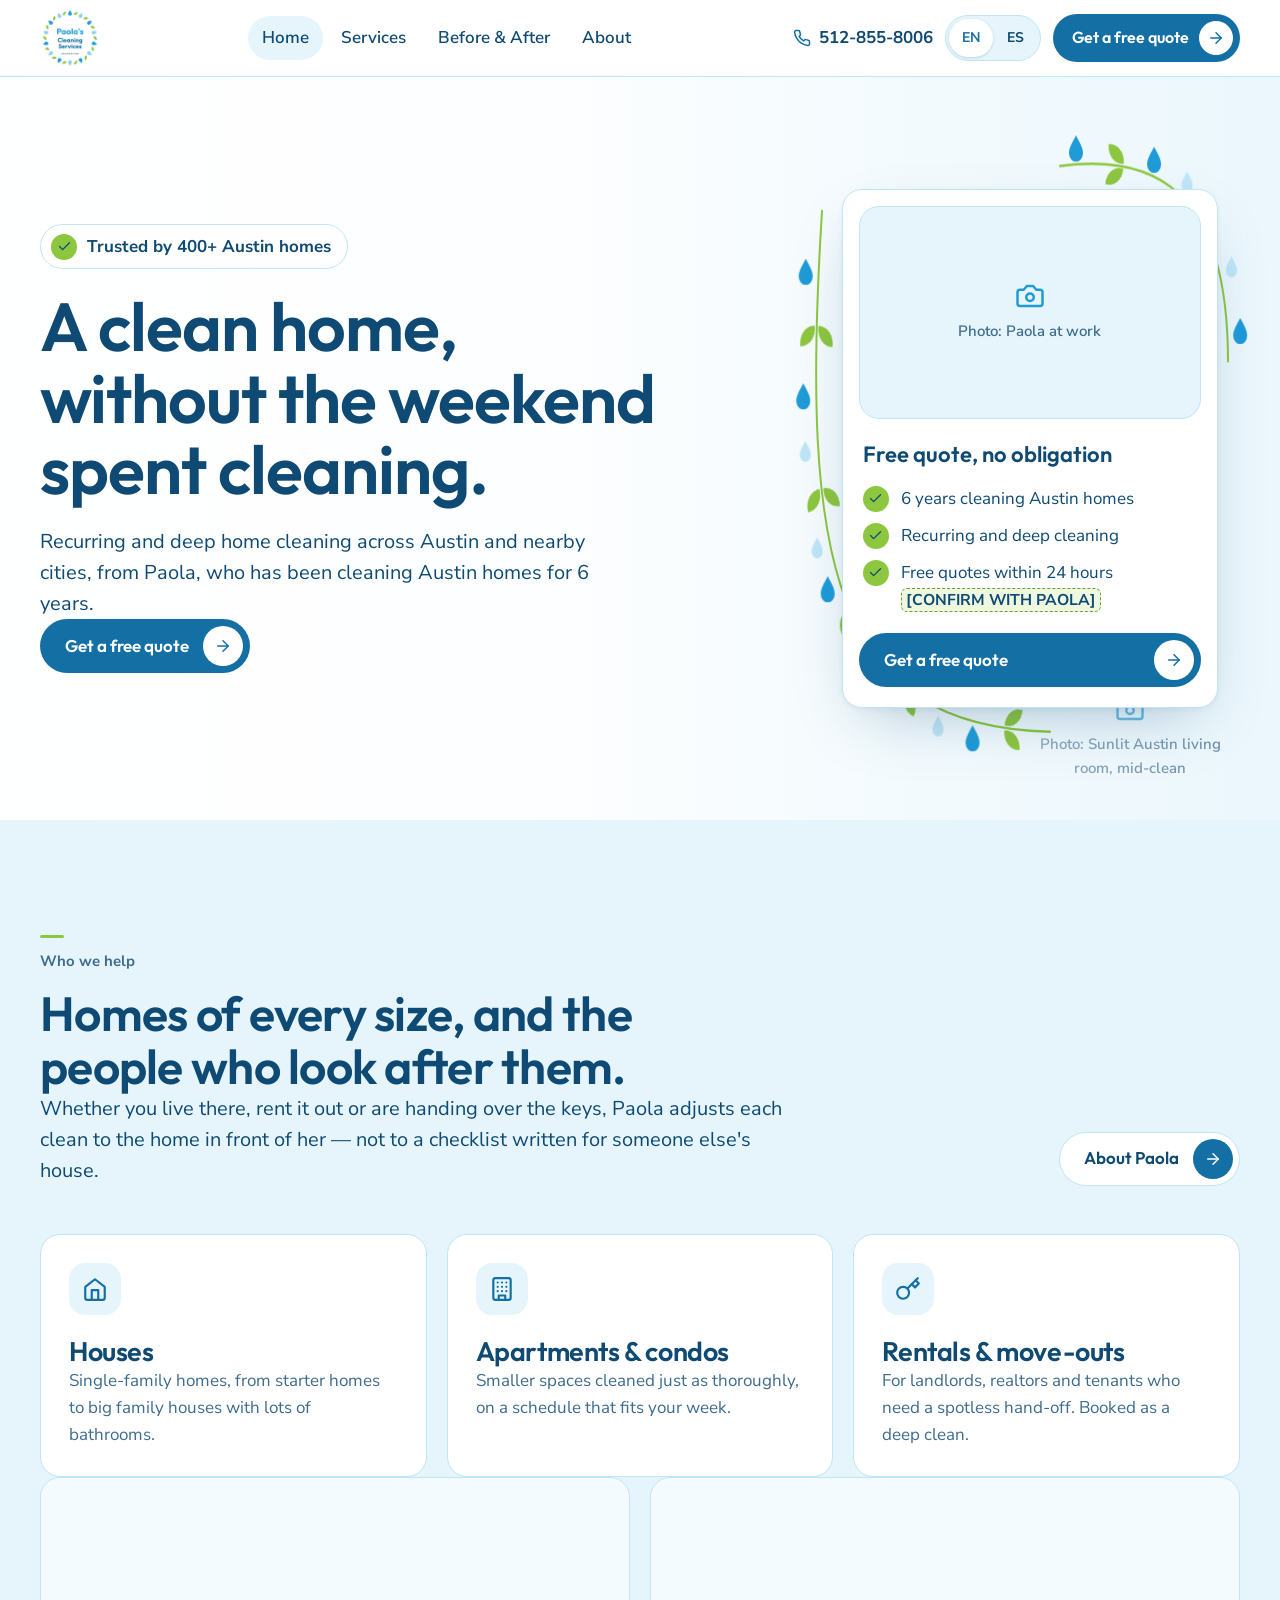
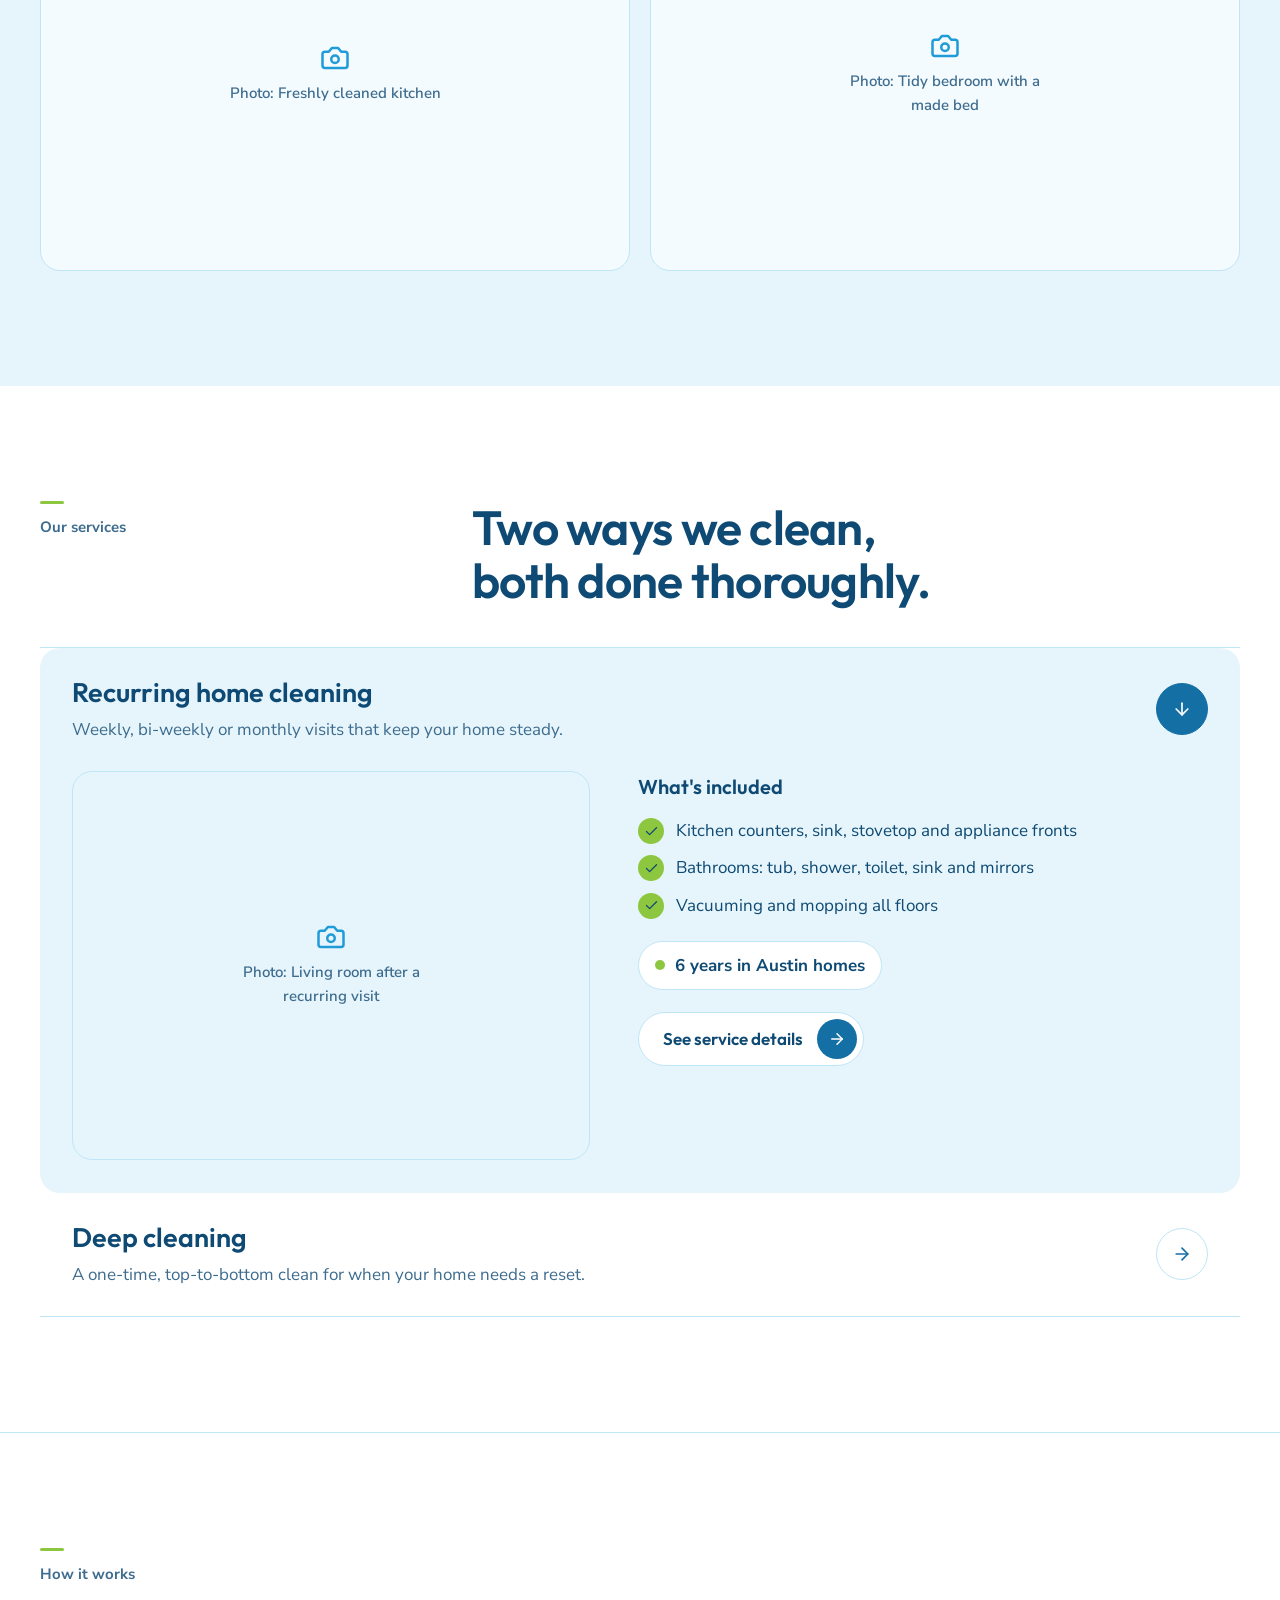
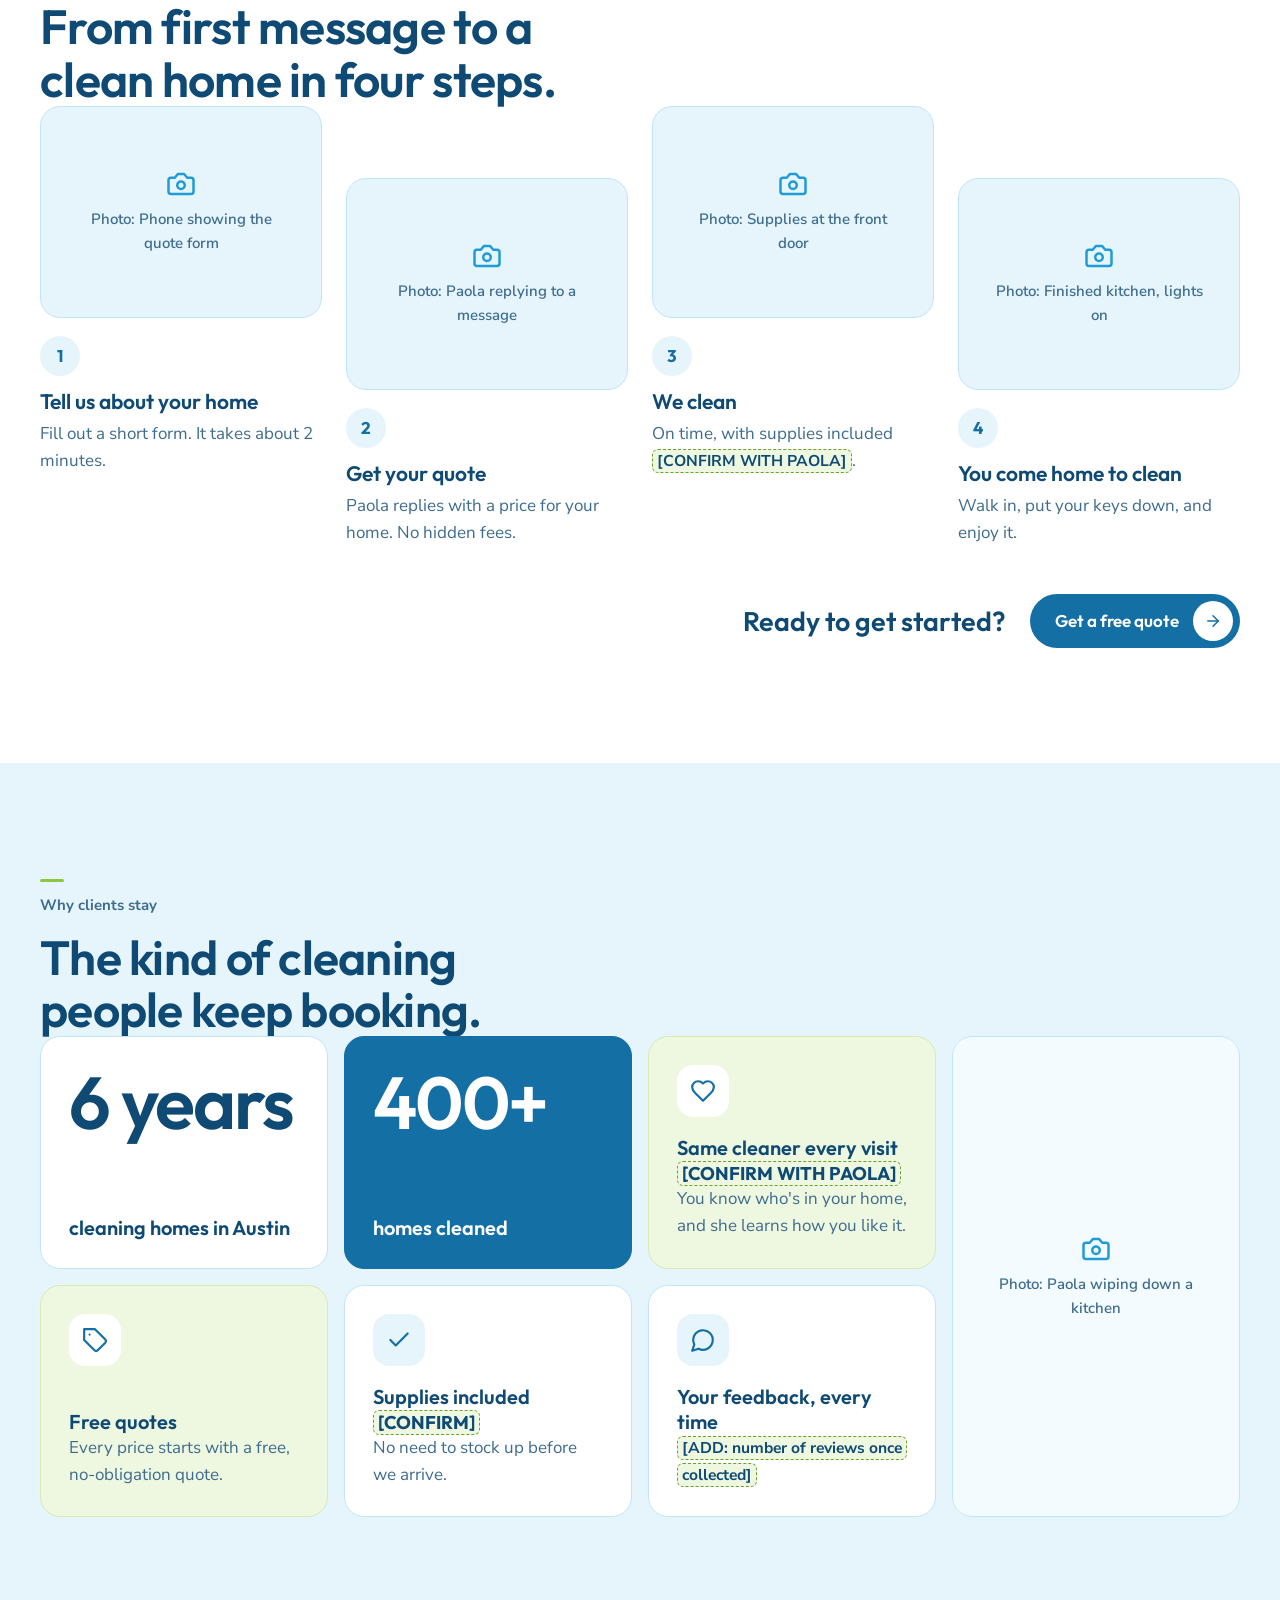
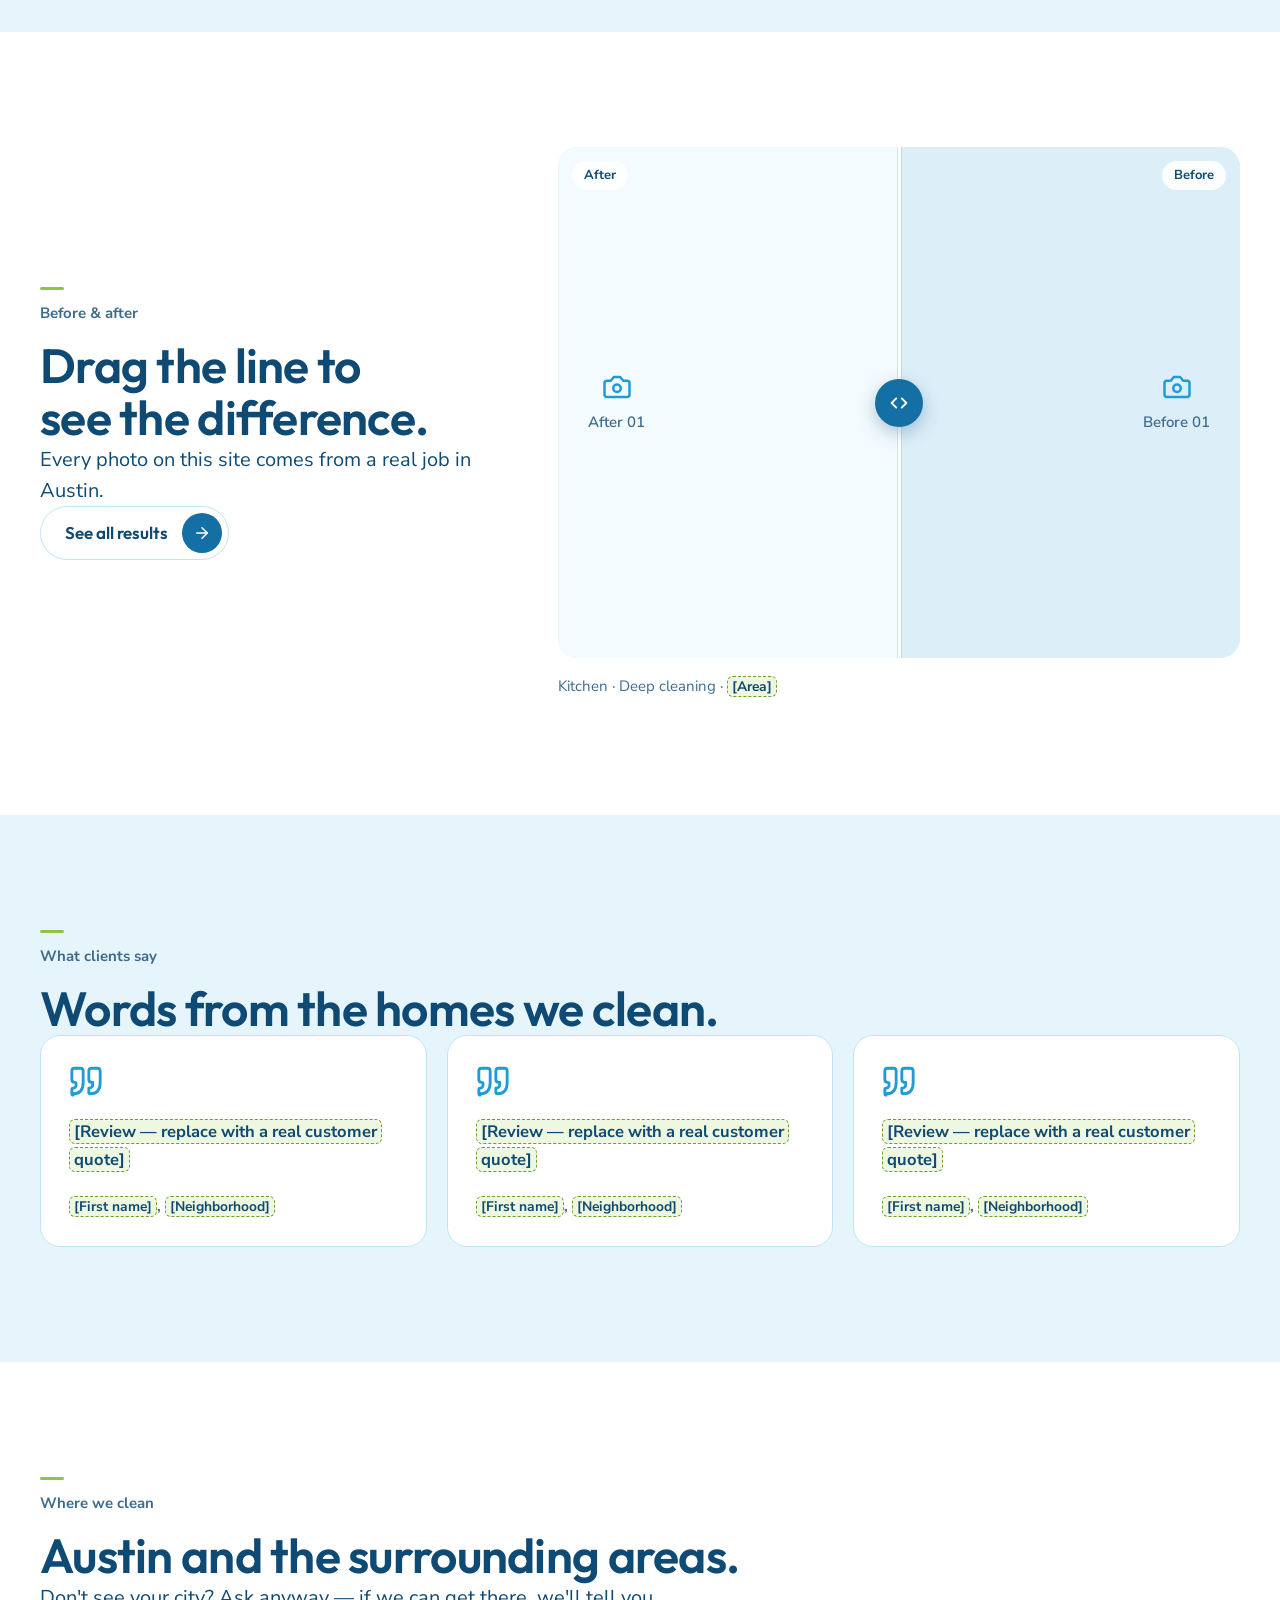
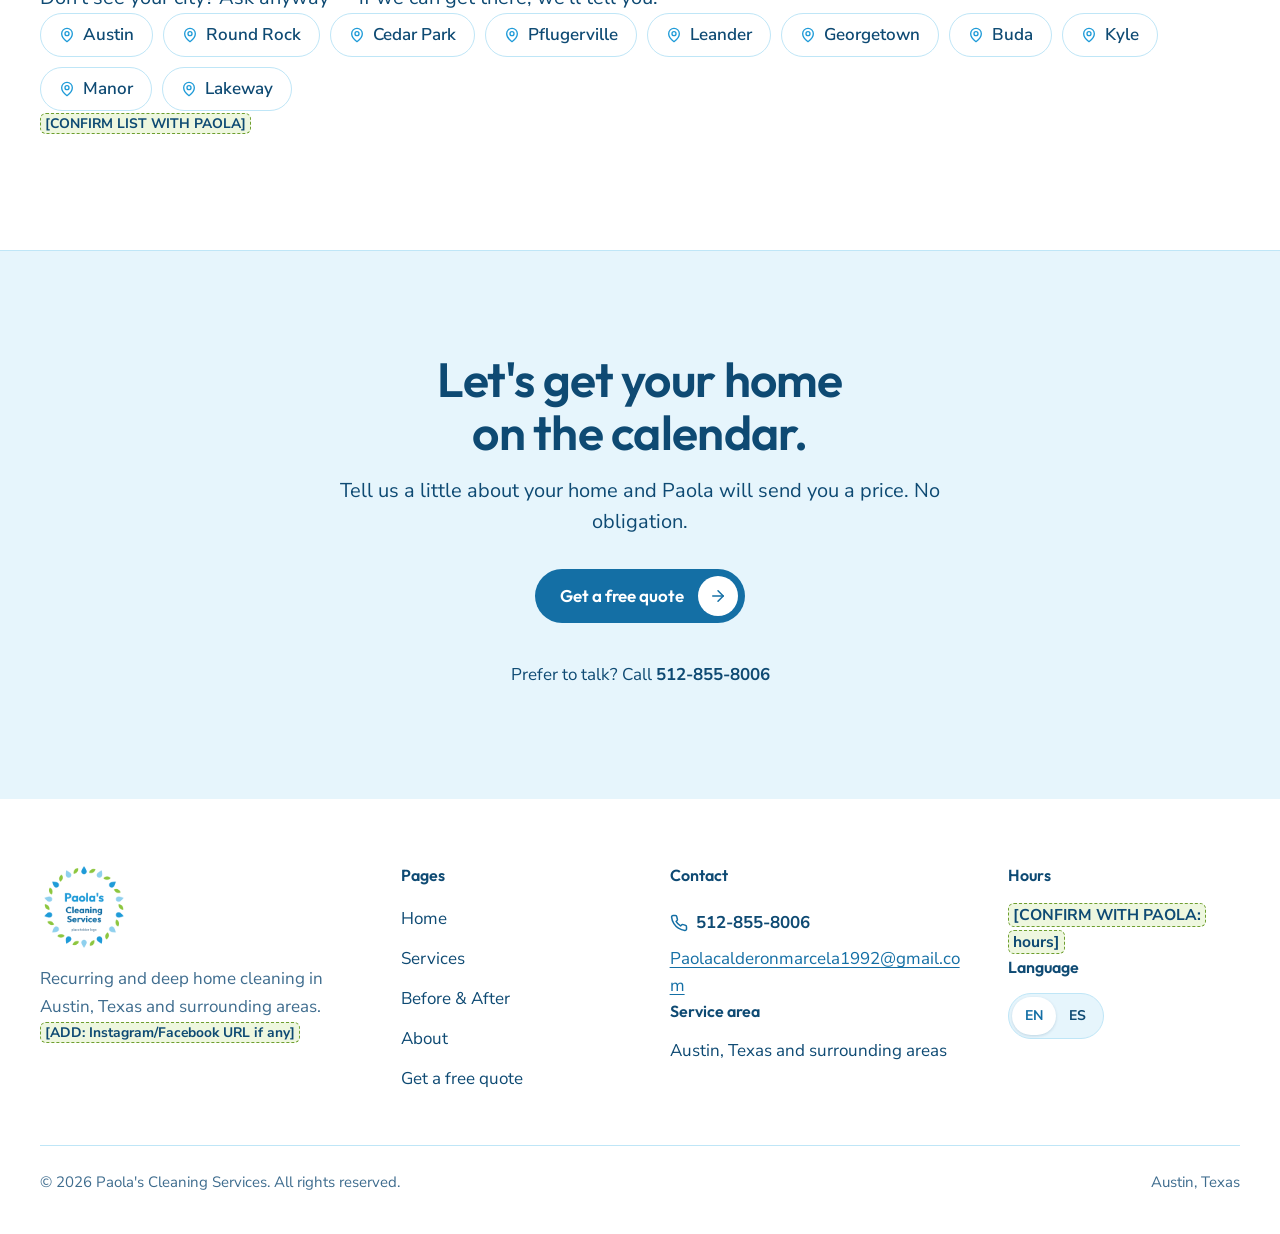
==== index.html @ 265f7d0e "Add Paola's Cleaning Services website Five static pages (Home, Services, Before & After, About, Get " ====
<!doctype html>
<html lang="en">
<head>
<meta charset="utf-8">
<meta name="viewport" content="width=device-width, initial-scale=1, viewport-fit=cover">
<title>Paola&#x27;s Cleaning Services — House cleaning in Austin, TX</title>
<meta name="description" content="Recurring and deep home cleaning in Austin, Texas and surrounding areas. 6 years, 400+ homes cleaned. Get a free quote: 512-855-8006.">
<link rel="canonical" href="https://www.YOUR-DOMAIN.com/">
<meta name="theme-color" content="#FFFFFF">
<meta property="og:type" content="website">
<meta property="og:site_name" content="Paola&#x27;s Cleaning Services">
<meta property="og:title" content="Paola&#x27;s Cleaning Services — House cleaning in Austin, TX">
<meta property="og:description" content="Recurring and deep home cleaning in Austin, Texas and surrounding areas. 6 years, 400+ homes cleaned. Get a free quote: 512-855-8006.">
<meta property="og:url" content="https://www.YOUR-DOMAIN.com/">
<meta property="og:image" content="https://www.YOUR-DOMAIN.com/images/og-image.jpg">
<meta property="og:locale" content="en_US">
<meta property="og:locale:alternate" content="es_US">
<link rel="icon" href="images/favicon.svg" type="image/svg+xml">
<link rel="preconnect" href="https://fonts.googleapis.com">
<link rel="preconnect" href="https://fonts.gstatic.com" crossorigin>
<link rel="stylesheet" href="https://fonts.googleapis.com/css2?family=Nunito+Sans:opsz,wght@6..12,400;6..12,600;6..12,700&family=Outfit:wght@500;600;700&display=swap">
<script src="https://cdn.tailwindcss.com"></script>
<script>
  tailwind.config = {
    corePlugins: { preflight: false },
    theme: { extend: {
      colors: {
        brand: { 100: "#E6F5FC", 200: "#BFE6F7", 600: "#1F9BD8", 700: "#146FA5", 800: "#0E4A73" },
        leaf: { 100: "#EEF7DF", 500: "#8DC63F" }
      },
      fontFamily: { display: ["Outfit", "ui-sans-serif", "system-ui", "sans-serif"], body: ["Nunito Sans", "ui-sans-serif", "system-ui", "sans-serif"] },
      borderRadius: { card: "20px" }
    } }
  };
</script>
<link rel="stylesheet" href="css/styles.css">
<script type="application/ld+json">
{
  "@context": "https://schema.org",
  "@type": "LocalBusiness",
  "name": "Paola's Cleaning Services",
  "url": "https://www.YOUR-DOMAIN.com/",
  "telephone": "+1-512-855-8006",
  "email": "Paolacalderonmarcela1992@gmail.com",
  "image": "https://www.YOUR-DOMAIN.com/images/logo.png",
  "logo": "https://www.YOUR-DOMAIN.com/images/logo.png",
  "description": "Recurring and deep home cleaning in Austin, Texas and surrounding areas. 6 years, 400+ homes cleaned. Get a free quote: 512-855-8006.",
  "address": {
    "@type": "PostalAddress",
    "addressLocality": "Austin",
    "addressRegion": "TX",
    "addressCountry": "US"
  },
  "areaServed": [
    {
      "@type": "City",
      "name": "Austin, TX"
    },
    {
      "@type": "City",
      "name": "Round Rock, TX"
    },
    {
      "@type": "City",
      "name": "Cedar Park, TX"
    },
    {
      "@type": "City",
      "name": "Pflugerville, TX"
    },
    {
      "@type": "City",
      "name": "Leander, TX"
    },
    {
      "@type": "City",
      "name": "Georgetown, TX"
    },
    {
      "@type": "City",
      "name": "Buda, TX"
    },
    {
      "@type": "City",
      "name": "Kyle, TX"
    },
    {
      "@type": "City",
      "name": "Manor, TX"
    },
    {
      "@type": "City",
      "name": "Lakeway, TX"
    }
  ],
  "knowsLanguage": [
    "en",
    "es"
  ],
  "makesOffer": [
    {
      "@type": "Offer",
      "itemOffered": {
        "@type": "Service",
        "serviceType": "House cleaning",
        "name": "Recurring home cleaning"
      }
    },
    {
      "@type": "Offer",
      "itemOffered": {
        "@type": "Service",
        "serviceType": "House cleaning",
        "name": "Deep cleaning"
      }
    }
  ]
}
</script>
</head>
<body data-page="home">
<a class="skip-link" href="#main" data-i18n="skip">Skip to content</a>
<header class="site-header">
  <div class="wrap nav">
    <a class="brand" href="index.html" aria-label="Paola&#x27;s Cleaning Services, home" data-i18n-aria-label="nav.logo">
      <!-- Logo: replace images/logo.png with the real wreath logo (square PNG, transparent background) -->
      <img src="images/logo.png" alt="" width="60" height="60">
      <span class="brand-name" aria-hidden="true">Paola&#x27;s Cleaning Services</span>
    </a>
    <nav aria-label="Main" data-i18n-aria-label="nav.primary" class="nav-desktop"><ul class="nav-links" role="list"><li><a href="index.html" aria-current="page" data-i18n="nav.home">Home</a></li><li><a href="services.html" data-i18n="nav.services">Services</a></li><li><a href="before-after.html" data-i18n="nav.ba">Before &amp; After</a></li><li><a href="about.html" data-i18n="nav.about">About</a></li></ul></nav>
    <div class="nav-right">
      <a class="phone-link" href="tel:+15128558006"><svg viewBox="0 0 24 24" fill="none" stroke="currentColor" stroke-width="2" stroke-linecap="round" stroke-linejoin="round" aria-hidden="true" focusable="false"><path d="M22 16.92v3a2 2 0 0 1-2.18 2 19.79 19.79 0 0 1-8.63-3.07 19.5 19.5 0 0 1-6-6 19.79 19.79 0 0 1-3.07-8.67A2 2 0 0 1 4.11 2h3a2 2 0 0 1 2 1.72 12.84 12.84 0 0 0 .7 2.81 2 2 0 0 1-.45 2.11L8.09 9.91a16 16 0 0 0 6 6l1.27-1.27a2 2 0 0 1 2.11-.45 12.84 12.84 0 0 0 2.81.7A2 2 0 0 1 22 16.92z"/></svg><span class="num">512-855-8006</span></a>
      <div class="lang lang-desktop" role="group" aria-label="Language" data-i18n-aria-label="lang.label"><button type="button" data-lang="en" aria-pressed="true" lang="en">EN</button><button type="button" data-lang="es" aria-pressed="false" lang="es">ES</button></div>
      <a class="btn btn-sm nav-cta" href="quote.html"><span data-i18n="cta.quote">Get a free quote</span><span class="badge"><svg viewBox="0 0 24 24" fill="none" stroke="currentColor" stroke-width="2" stroke-linecap="round" stroke-linejoin="round" aria-hidden="true" focusable="false"><path d="M5 12h14"/><path d="m12 5 7 7-7 7"/></svg></span></a>
      <button class="menu-btn" type="button" aria-expanded="false" aria-controls="mobile-menu" aria-label="Open menu" data-i18n-aria-label="nav.menu">
        <span class="i-open"><svg viewBox="0 0 24 24" fill="none" stroke="currentColor" stroke-width="2" stroke-linecap="round" stroke-linejoin="round" aria-hidden="true" focusable="false"><path d="M4 6h16M4 12h16M4 18h16"/></svg></span><span class="i-close" hidden><svg viewBox="0 0 24 24" fill="none" stroke="currentColor" stroke-width="2" stroke-linecap="round" stroke-linejoin="round" aria-hidden="true" focusable="false"><path d="M18 6 6 18M6 6l12 12"/></svg></span>
      </button>
    </div>
  </div>
  <div id="mobile-menu" class="mobile-menu" hidden>
    <div class="wrap">
      <ul role="list"><li><a href="index.html" aria-current="page" data-i18n="nav.home">Home</a></li><li><a href="services.html" data-i18n="nav.services">Services</a></li><li><a href="before-after.html" data-i18n="nav.ba">Before &amp; After</a></li><li><a href="about.html" data-i18n="nav.about">About</a></li></ul>
      <div class="row"><a class="phone-link" href="tel:+15128558006"><svg viewBox="0 0 24 24" fill="none" stroke="currentColor" stroke-width="2" stroke-linecap="round" stroke-linejoin="round" aria-hidden="true" focusable="false"><path d="M22 16.92v3a2 2 0 0 1-2.18 2 19.79 19.79 0 0 1-8.63-3.07 19.5 19.5 0 0 1-6-6 19.79 19.79 0 0 1-3.07-8.67A2 2 0 0 1 4.11 2h3a2 2 0 0 1 2 1.72 12.84 12.84 0 0 0 .7 2.81 2 2 0 0 1-.45 2.11L8.09 9.91a16 16 0 0 0 6 6l1.27-1.27a2 2 0 0 1 2.11-.45 12.84 12.84 0 0 0 2.81.7A2 2 0 0 1 22 16.92z"/></svg><span class="num">512-855-8006</span></a><div class="lang " role="group" aria-label="Language" data-i18n-aria-label="lang.label"><button type="button" data-lang="en" aria-pressed="true" lang="en">EN</button><button type="button" data-lang="es" aria-pressed="false" lang="es">ES</button></div></div>
      <div class="mt-4"><a class="btn btn-block" href="quote.html"><span data-i18n="cta.quote">Get a free quote</span><span class="badge"><svg viewBox="0 0 24 24" fill="none" stroke="currentColor" stroke-width="2" stroke-linecap="round" stroke-linejoin="round" aria-hidden="true" focusable="false"><path d="M5 12h14"/><path d="m12 5 7 7-7 7"/></svg></span></a></div>
    </div>
  </div>
</header>
<main id="main" tabindex="-1">

<section class="hero" aria-labelledby="hero-h">
  <figure class="ph hero-bg"><div class="ph-label" aria-hidden="true"><svg viewBox="0 0 24 24" fill="none" stroke="currentColor" stroke-width="2" stroke-linecap="round" stroke-linejoin="round" aria-hidden="true" focusable="false"><path d="M14.5 4h-5L7 7H4a2 2 0 0 0-2 2v9a2 2 0 0 0 2 2h16a2 2 0 0 0 2-2V9a2 2 0 0 0-2-2h-3l-2.5-3z"/><circle cx="12" cy="13" r="3"/></svg><span><span data-i18n="shot.prefix">Photo</span>: <span data-i18n="shot.hero">Sunlit Austin living room, mid-clean</span></span></div><img src="images/placeholders/hero-living-room.jpg" alt="A bright living room in an Austin home being cleaned" data-i18n-alt="alt.hero" width="2400" height="1400" fetchpriority="high" decoding="async" onerror="this.hidden=true"></figure>
  <div class="wrap hero-grid">
    <div class="reveal">
      <p class="trust"><span class="dot"><svg viewBox="0 0 24 24" fill="none" stroke="currentColor" stroke-width="2" stroke-linecap="round" stroke-linejoin="round" aria-hidden="true" focusable="false"><path d="M20 6 9 17l-5-5"/></svg></span><span data-i18n="home.hero.trust">Trusted by 400+ Austin homes</span></p>
      <h1 id="hero-h" class="display" data-i18n="home.hero.h1">A clean home, without the weekend spent cleaning.</h1>
      <p class="lead" data-i18n="home.hero.sub">Recurring and deep home cleaning across Austin and nearby cities, from Paola, who has been cleaning Austin homes for 6 years.</p>
      <div class="mt-8 flex flex-wrap items-center gap-4"><a class="btn" href="quote.html"><span data-i18n="cta.quote">Get a free quote</span><span class="badge"><svg viewBox="0 0 24 24" fill="none" stroke="currentColor" stroke-width="2" stroke-linecap="round" stroke-linejoin="round" aria-hidden="true" focusable="false"><path d="M5 12h14"/><path d="m12 5 7 7-7 7"/></svg></span></a></div>
    </div>
    <div class="hero-card-wrap">
      <svg class="wreath" viewBox="0 0 420 460" preserveAspectRatio="none" aria-hidden="true" focusable="false"><path class="vine" pathLength="1" d="M8,40 C-14,320 18,452 236,456" fill="none" stroke="#8DC63F" stroke-width="2" stroke-linecap="round"/><g transform="translate(-8.3,88.1) scale(1.0)"><path class="d" style="--i:0" d="M0,-10 C4,-4 7,0 7,4 A7,7 0 0 1 -7,4 C-7,0 -4,-4 0,-10Z" fill="#1F9BD8"/></g><g transform="translate(-6.5,139.8) rotate(221)"><path class="lf" style="--i:1" d="M0,-11 C7,-5 7,5 0,11 C-7,5 -7,-5 0,-11Z" fill="#8DC63F"/></g><g transform="translate(11.5,140.3) rotate(141)"><path class="lf" style="--i:2" d="M0,-11 C7,-5 7,5 0,11 C-7,5 -7,-5 0,-11Z" fill="#8DC63F"/></g><g transform="translate(-10.7,187.6) scale(1.0)"><path class="d" style="--i:3" d="M0,-10 C4,-4 7,0 7,4 A7,7 0 0 1 -7,4 C-7,0 -4,-4 0,-10Z" fill="#1F9BD8"/></g><g transform="translate(-8.7,231.6) scale(0.8)"><path class="d" style="--i:4" d="M0,-10 C4,-4 7,0 7,4 A7,7 0 0 1 -7,4 C-7,0 -4,-4 0,-10Z" fill="#BFE6F7"/></g><g transform="translate(-0.2,271.4) rotate(211)"><path class="lf" style="--i:5" d="M0,-11 C7,-5 7,5 0,11 C-7,5 -7,-5 0,-11Z" fill="#8DC63F"/></g><g transform="translate(17.6,268.6) rotate(131)"><path class="lf" style="--i:6" d="M0,-11 C7,-5 7,5 0,11 C-7,5 -7,-5 0,-11Z" fill="#8DC63F"/></g><g transform="translate(3.2,308.7) scale(0.8)"><path class="d" style="--i:7" d="M0,-10 C4,-4 7,0 7,4 A7,7 0 0 1 -7,4 C-7,0 -4,-4 0,-10Z" fill="#BFE6F7"/></g><g transform="translate(13.7,341.8) scale(1.0)"><path class="d" style="--i:8" d="M0,-10 C4,-4 7,0 7,4 A7,7 0 0 1 -7,4 C-7,0 -4,-4 0,-10Z" fill="#1F9BD8"/></g><g transform="translate(31.2,369.4) rotate(190)"><path class="lf" style="--i:9" d="M0,-11 C7,-5 7,5 0,11 C-7,5 -7,-5 0,-11Z" fill="#8DC63F"/></g><g transform="translate(46.8,360.5) rotate(110)"><path class="lf" style="--i:10" d="M0,-11 C7,-5 7,5 0,11 C-7,5 -7,-5 0,-11Z" fill="#8DC63F"/></g><g transform="translate(45.7,397.3) scale(1.0)"><path class="d" style="--i:11" d="M0,-10 C4,-4 7,0 7,4 A7,7 0 0 1 -7,4 C-7,0 -4,-4 0,-10Z" fill="#1F9BD8"/></g><g transform="translate(67.6,419.3) scale(0.8)"><path class="d" style="--i:12" d="M0,-10 C4,-4 7,0 7,4 A7,7 0 0 1 -7,4 C-7,0 -4,-4 0,-10Z" fill="#BFE6F7"/></g><g transform="translate(95.8,433.7) rotate(159)"><path class="lf" style="--i:13" d="M0,-11 C7,-5 7,5 0,11 C-7,5 -7,-5 0,-11Z" fill="#8DC63F"/></g><g transform="translate(104.6,418.1) rotate(79)"><path class="lf" style="--i:14" d="M0,-11 C7,-5 7,5 0,11 C-7,5 -7,-5 0,-11Z" fill="#8DC63F"/></g><g transform="translate(124.1,451.1) scale(0.8)"><path class="d" style="--i:15" d="M0,-10 C4,-4 7,0 7,4 A7,7 0 0 1 -7,4 C-7,0 -4,-4 0,-10Z" fill="#BFE6F7"/></g><g transform="translate(158.6,460.9) scale(1.0)"><path class="d" style="--i:16" d="M0,-10 C4,-4 7,0 7,4 A7,7 0 0 1 -7,4 C-7,0 -4,-4 0,-10Z" fill="#1F9BD8"/></g><g transform="translate(197.9,462.8) rotate(136)"><path class="lf" style="--i:17" d="M0,-11 C7,-5 7,5 0,11 C-7,5 -7,-5 0,-11Z" fill="#8DC63F"/></g><g transform="translate(199.6,444.9) rotate(56)"><path class="lf" style="--i:18" d="M0,-11 C7,-5 7,5 0,11 C-7,5 -7,-5 0,-11Z" fill="#8DC63F"/></g><path class="vine" pathLength="1" d="M246,4 C340,-6 414,22 414,160" fill="none" stroke="#8DC63F" stroke-width="2" stroke-linecap="round"/><g transform="translate(262.0,-10.4) scale(1.0)"><path class="d" style="--i:19" d="M0,-10 C4,-4 7,0 7,4 A7,7 0 0 1 -7,4 C-7,0 -4,-4 0,-10Z" fill="#1F9BD8"/></g><g transform="translate(302.2,-5.6) rotate(136)"><path class="lf" style="--i:20" d="M0,-11 C7,-5 7,5 0,11 C-7,5 -7,-5 0,-11Z" fill="#8DC63F"/></g><g transform="translate(300.3,12.3) rotate(56)"><path class="lf" style="--i:21" d="M0,-11 C7,-5 7,5 0,11 C-7,5 -7,-5 0,-11Z" fill="#8DC63F"/></g><g transform="translate(340.1,-1.4) scale(1.0)"><path class="d" style="--i:22" d="M0,-10 C4,-4 7,0 7,4 A7,7 0 0 1 -7,4 C-7,0 -4,-4 0,-10Z" fill="#1F9BD8"/></g><g transform="translate(373.1,16.2) scale(0.8)"><path class="d" style="--i:23" d="M0,-10 C4,-4 7,0 7,4 A7,7 0 0 1 -7,4 C-7,0 -4,-4 0,-10Z" fill="#BFE6F7"/></g><g transform="translate(396.2,46.8) rotate(187)"><path class="lf" style="--i:24" d="M0,-11 C7,-5 7,5 0,11 C-7,5 -7,-5 0,-11Z" fill="#8DC63F"/></g><g transform="translate(381.1,56.7) rotate(107)"><path class="lf" style="--i:25" d="M0,-11 C7,-5 7,5 0,11 C-7,5 -7,-5 0,-11Z" fill="#8DC63F"/></g><g transform="translate(417.5,84.2) scale(0.8)"><path class="d" style="--i:26" d="M0,-10 C4,-4 7,0 7,4 A7,7 0 0 1 -7,4 C-7,0 -4,-4 0,-10Z" fill="#BFE6F7"/></g><g transform="translate(426.2,135.4) scale(1.0)"><path class="d" style="--i:27" d="M0,-10 C4,-4 7,0 7,4 A7,7 0 0 1 -7,4 C-7,0 -4,-4 0,-10Z" fill="#1F9BD8"/></g></svg>
      <aside class="hero-card" aria-labelledby="card-h">
        <figure class="ph "><div class="ph-label" aria-hidden="true"><svg viewBox="0 0 24 24" fill="none" stroke="currentColor" stroke-width="2" stroke-linecap="round" stroke-linejoin="round" aria-hidden="true" focusable="false"><path d="M14.5 4h-5L7 7H4a2 2 0 0 0-2 2v9a2 2 0 0 0 2 2h16a2 2 0 0 0 2-2V9a2 2 0 0 0-2-2h-3l-2.5-3z"/><circle cx="12" cy="13" r="3"/></svg><span><span data-i18n="shot.prefix">Photo</span>: <span data-i18n="shot.card">Paola at work</span></span></div><img src="images/placeholders/hero-card-paola.jpg" alt="Paola cleaning a kitchen counter" data-i18n-alt="alt.card" width="800" height="500" fetchpriority="high" decoding="async" onerror="this.hidden=true"></figure>
        <h2 id="card-h" data-i18n="home.card.title">Free quote, no obligation</h2>
        <ul class="checks" role="list"><li><span class="check"><svg viewBox="0 0 24 24" fill="none" stroke="currentColor" stroke-width="2" stroke-linecap="round" stroke-linejoin="round" aria-hidden="true" focusable="false"><path d="M20 6 9 17l-5-5"/></svg></span><span data-i18n="home.card.f1">6 years cleaning Austin homes</span></li><li><span class="check"><svg viewBox="0 0 24 24" fill="none" stroke="currentColor" stroke-width="2" stroke-linecap="round" stroke-linejoin="round" aria-hidden="true" focusable="false"><path d="M20 6 9 17l-5-5"/></svg></span><span data-i18n="home.card.f2">Recurring and deep cleaning</span></li><li><span class="check"><svg viewBox="0 0 24 24" fill="none" stroke="currentColor" stroke-width="2" stroke-linecap="round" stroke-linejoin="round" aria-hidden="true" focusable="false"><path d="M20 6 9 17l-5-5"/></svg></span><span data-i18n="home.card.f3">Free quotes within 24 hours <mark class="confirm">[CONFIRM WITH PAOLA]</mark></span></li></ul>
        <a class="btn btn-block" href="quote.html"><span data-i18n="cta.quote">Get a free quote</span><span class="badge"><svg viewBox="0 0 24 24" fill="none" stroke="currentColor" stroke-width="2" stroke-linecap="round" stroke-linejoin="round" aria-hidden="true" focusable="false"><path d="M5 12h14"/><path d="m12 5 7 7-7 7"/></svg></span></a>
      </aside>
    </div>
  </div>
</section>

<section class="section band" aria-labelledby="who-h">
  <div class="wrap">
    <div class="head-row">
      <div>
        <p class="label " data-i18n="home.who.label">Who we help</p>
        <h2 id="who-h" class="h2 measure" style="max-width:22ch" data-i18n="home.who.h">Homes of every size, and the people who look after them.</h2>
        <p class="lead mt-5 measure" data-i18n="home.who.p">Whether you live there, rent it out or are handing over the keys, Paola adjusts each clean to the home in front of her — not to a checklist written for someone else's house.</p>
      </div>
      <div><a class="btn btn-ghost" href="about.html"><span data-i18n="home.who.btn">About Paola</span><span class="badge"><svg viewBox="0 0 24 24" fill="none" stroke="currentColor" stroke-width="2" stroke-linecap="round" stroke-linejoin="round" aria-hidden="true" focusable="false"><path d="M5 12h14"/><path d="m12 5 7 7-7 7"/></svg></span></a></div>
    </div>
    <ul class="grid-3" role="list"><li class="card">
      <div class="icon-tile"><svg viewBox="0 0 24 24" fill="none" stroke="currentColor" stroke-width="2" stroke-linecap="round" stroke-linejoin="round" aria-hidden="true" focusable="false"><path d="m3 10 9-7 9 7v10a2 2 0 0 1-2 2H5a2 2 0 0 1-2-2z"/><path d="M9 22V13h6v9"/></svg></div>
      <h3 class="h3" data-i18n="who.houses.t">Houses</h3>
      <p class="muted mt-2" data-i18n="who.houses.d">Single-family homes, from starter homes to big family houses with lots of bathrooms.</p>
    </li><li class="card">
      <div class="icon-tile"><svg viewBox="0 0 24 24" fill="none" stroke="currentColor" stroke-width="2" stroke-linecap="round" stroke-linejoin="round" aria-hidden="true" focusable="false"><rect x="4" y="2" width="16" height="20" rx="2"/><path d="M9 22v-4h6v4"/><path d="M8 6h.01M12 6h.01M16 6h.01M8 10h.01M12 10h.01M16 10h.01M8 14h.01M12 14h.01M16 14h.01"/></svg></div>
      <h3 class="h3" data-i18n="who.apts.t">Apartments &amp; condos</h3>
      <p class="muted mt-2" data-i18n="who.apts.d">Smaller spaces cleaned just as thoroughly, on a schedule that fits your week.</p>
    </li><li class="card">
      <div class="icon-tile"><svg viewBox="0 0 24 24" fill="none" stroke="currentColor" stroke-width="2" stroke-linecap="round" stroke-linejoin="round" aria-hidden="true" focusable="false"><circle cx="7.5" cy="15.5" r="5.5"/><path d="m21 2-9.6 9.6"/><path d="m15.5 7.5 3 3L22 7l-3-3"/></svg></div>
      <h3 class="h3" data-i18n="who.rentals.t">Rentals &amp; move-outs</h3>
      <p class="muted mt-2" data-i18n="who.rentals.d">For landlords, realtors and tenants who need a spotless hand-off. Booked as a deep clean.</p>
    </li></ul>
    <div class="grid-2 mt-6">
      <figure class="ph " style="aspect-ratio:3 / 2"><div class="ph-label" aria-hidden="true"><svg viewBox="0 0 24 24" fill="none" stroke="currentColor" stroke-width="2" stroke-linecap="round" stroke-linejoin="round" aria-hidden="true" focusable="false"><path d="M14.5 4h-5L7 7H4a2 2 0 0 0-2 2v9a2 2 0 0 0 2 2h16a2 2 0 0 0 2-2V9a2 2 0 0 0-2-2h-3l-2.5-3z"/><circle cx="12" cy="13" r="3"/></svg><span><span data-i18n="shot.prefix">Photo</span>: <span data-i18n="shot.who1">Freshly cleaned kitchen</span></span></div><img src="images/placeholders/who-kitchen.jpg" alt="A spotless kitchen with clear counters" data-i18n-alt="alt.who1" width="1200" height="800" loading="lazy" decoding="async" onerror="this.hidden=true"></figure>
      <figure class="ph " style="aspect-ratio:3 / 2"><div class="ph-label" aria-hidden="true"><svg viewBox="0 0 24 24" fill="none" stroke="currentColor" stroke-width="2" stroke-linecap="round" stroke-linejoin="round" aria-hidden="true" focusable="false"><path d="M14.5 4h-5L7 7H4a2 2 0 0 0-2 2v9a2 2 0 0 0 2 2h16a2 2 0 0 0 2-2V9a2 2 0 0 0-2-2h-3l-2.5-3z"/><circle cx="12" cy="13" r="3"/></svg><span><span data-i18n="shot.prefix">Photo</span>: <span data-i18n="shot.who2">Tidy bedroom with a made bed</span></span></div><img src="images/placeholders/who-bedroom.jpg" alt="A tidy bedroom with a freshly made bed" data-i18n-alt="alt.who2" width="1200" height="800" loading="lazy" decoding="async" onerror="this.hidden=true"></figure>
    </div>
  </div>
</section>

<section class="section" aria-labelledby="svc-h">
  <div class="wrap">
    <div class="head-split">
      <div><p class="label " data-i18n="home.svc.label">Our services</p></div>
      <h2 id="svc-h" class="h2" data-i18n="home.svc.h">Two ways we clean, both done thoroughly.</h2>
    </div>
    <div class="svc-list">
      <div class="svc-row is-open" data-acc>
  <h3 class="acc-h"><button class="svc-trigger" type="button" id="svc-rec-btn" aria-expanded="true" aria-controls="svc-rec-panel">
    <span><span class="name" data-i18n="svc.rec.name">Recurring home cleaning</span><span class="tag" data-i18n="svc.rec.tag">Weekly, bi-weekly or monthly visits that keep your home steady.</span></span>
    <span class="row-badge" aria-hidden="true"><svg viewBox="0 0 24 24" fill="none" stroke="currentColor" stroke-width="2" stroke-linecap="round" stroke-linejoin="round" aria-hidden="true" focusable="false"><path d="M5 12h14"/><path d="m12 5 7 7-7 7"/></svg></span>
  </button></h3>
  <div class="collapse" id="svc-rec-panel" role="region" aria-labelledby="svc-rec-btn">
    <div class="inner"><div class="svc-body">
      <figure class="ph "><div class="ph-label" aria-hidden="true"><svg viewBox="0 0 24 24" fill="none" stroke="currentColor" stroke-width="2" stroke-linecap="round" stroke-linejoin="round" aria-hidden="true" focusable="false"><path d="M14.5 4h-5L7 7H4a2 2 0 0 0-2 2v9a2 2 0 0 0 2 2h16a2 2 0 0 0 2-2V9a2 2 0 0 0-2-2h-3l-2.5-3z"/><circle cx="12" cy="13" r="3"/></svg><span><span data-i18n="shot.prefix">Photo</span>: <span data-i18n="shot.svc.rec">Living room after a recurring visit</span></span></div><img src="images/placeholders/service-recurring.jpg" alt="A clean, bright living room after a recurring visit" data-i18n-alt="alt.svc.rec" width="1200" height="900" loading="lazy" decoding="async" onerror="this.hidden=true"></figure>
      <div>
        <h4 class="sub-h" style="margin-top:0" data-i18n="svc.incl">What's included</h4>
        <ul class="checks" role="list"><li><span class="check"><svg viewBox="0 0 24 24" fill="none" stroke="currentColor" stroke-width="2" stroke-linecap="round" stroke-linejoin="round" aria-hidden="true" focusable="false"><path d="M20 6 9 17l-5-5"/></svg></span><span data-i18n="rec.i1">Kitchen counters, sink, stovetop and appliance fronts</span></li><li><span class="check"><svg viewBox="0 0 24 24" fill="none" stroke="currentColor" stroke-width="2" stroke-linecap="round" stroke-linejoin="round" aria-hidden="true" focusable="false"><path d="M20 6 9 17l-5-5"/></svg></span><span data-i18n="rec.i2">Bathrooms: tub, shower, toilet, sink and mirrors</span></li><li><span class="check"><svg viewBox="0 0 24 24" fill="none" stroke="currentColor" stroke-width="2" stroke-linecap="round" stroke-linejoin="round" aria-hidden="true" focusable="false"><path d="M20 6 9 17l-5-5"/></svg></span><span data-i18n="rec.i4">Vacuuming and mopping all floors</span></li></ul>
        <p class="stat-inline"><span class="dot" aria-hidden="true"></span><span data-i18n="svc.stat">6 years in Austin homes</span></p>
        <div><a class="btn btn-ghost" href="services.html#recurring"><span data-i18n="svc.more">See service details</span><span class="badge"><svg viewBox="0 0 24 24" fill="none" stroke="currentColor" stroke-width="2" stroke-linecap="round" stroke-linejoin="round" aria-hidden="true" focusable="false"><path d="M5 12h14"/><path d="m12 5 7 7-7 7"/></svg></span></a></div>
      </div>
    </div></div>
  </div>
</div>
      <div class="svc-row" data-acc>
  <h3 class="acc-h"><button class="svc-trigger" type="button" id="svc-deep-btn" aria-expanded="false" aria-controls="svc-deep-panel">
    <span><span class="name" data-i18n="svc.deep.name">Deep cleaning</span><span class="tag" data-i18n="svc.deep.tag">A one-time, top-to-bottom clean for when your home needs a reset.</span></span>
    <span class="row-badge" aria-hidden="true"><svg viewBox="0 0 24 24" fill="none" stroke="currentColor" stroke-width="2" stroke-linecap="round" stroke-linejoin="round" aria-hidden="true" focusable="false"><path d="M5 12h14"/><path d="m12 5 7 7-7 7"/></svg></span>
  </button></h3>
  <div class="collapse" id="svc-deep-panel" role="region" aria-labelledby="svc-deep-btn">
    <div class="inner"><div class="svc-body">
      <figure class="ph "><div class="ph-label" aria-hidden="true"><svg viewBox="0 0 24 24" fill="none" stroke="currentColor" stroke-width="2" stroke-linecap="round" stroke-linejoin="round" aria-hidden="true" focusable="false"><path d="M14.5 4h-5L7 7H4a2 2 0 0 0-2 2v9a2 2 0 0 0 2 2h16a2 2 0 0 0 2-2V9a2 2 0 0 0-2-2h-3l-2.5-3z"/><circle cx="12" cy="13" r="3"/></svg><span><span data-i18n="shot.prefix">Photo</span>: <span data-i18n="shot.svc.deep">Bathroom grout being scrubbed</span></span></div><img src="images/placeholders/service-deep.jpg" alt="Close-up of bathroom tile and grout being scrubbed" data-i18n-alt="alt.svc.deep" width="1200" height="900" loading="lazy" decoding="async" onerror="this.hidden=true"></figure>
      <div>
        <h4 class="sub-h" style="margin-top:0" data-i18n="svc.incl">What's included</h4>
        <ul class="checks" role="list"><li><span class="check"><svg viewBox="0 0 24 24" fill="none" stroke="currentColor" stroke-width="2" stroke-linecap="round" stroke-linejoin="round" aria-hidden="true" focusable="false"><path d="M20 6 9 17l-5-5"/></svg></span><span data-i18n="deep.i2">Baseboards, door frames and light switches wiped by hand</span></li><li><span class="check"><svg viewBox="0 0 24 24" fill="none" stroke="currentColor" stroke-width="2" stroke-linecap="round" stroke-linejoin="round" aria-hidden="true" focusable="false"><path d="M20 6 9 17l-5-5"/></svg></span><span data-i18n="deep.i3">Built-up grime in showers, tubs and grout</span></li><li><span class="check"><svg viewBox="0 0 24 24" fill="none" stroke="currentColor" stroke-width="2" stroke-linecap="round" stroke-linejoin="round" aria-hidden="true" focusable="false"><path d="M20 6 9 17l-5-5"/></svg></span><span data-i18n="deep.i4">Cabinet fronts, window sills and ceiling fans</span></li></ul>
        <p class="stat-inline"><span class="dot" aria-hidden="true"></span><span data-i18n="svc.stat">6 years in Austin homes</span></p>
        <div><a class="btn btn-ghost" href="services.html#deep"><span data-i18n="svc.more">See service details</span><span class="badge"><svg viewBox="0 0 24 24" fill="none" stroke="currentColor" stroke-width="2" stroke-linecap="round" stroke-linejoin="round" aria-hidden="true" focusable="false"><path d="M5 12h14"/><path d="m12 5 7 7-7 7"/></svg></span></a></div>
      </div>
    </div></div>
  </div>
</div>
    </div>
  </div>
</section>

<section class="section section-divided" aria-labelledby="how-h">
  <div class="wrap">
    <p class="label " data-i18n="home.how.label">How it works</p>
    <h2 id="how-h" class="h2" style="max-width:20ch" data-i18n="home.how.h">From first message to a clean home in four steps.</h2>
    <ol class="steps mt-12" role="list"><li class="step">
      <figure class="ph "><div class="ph-label" aria-hidden="true"><svg viewBox="0 0 24 24" fill="none" stroke="currentColor" stroke-width="2" stroke-linecap="round" stroke-linejoin="round" aria-hidden="true" focusable="false"><path d="M14.5 4h-5L7 7H4a2 2 0 0 0-2 2v9a2 2 0 0 0 2 2h16a2 2 0 0 0 2-2V9a2 2 0 0 0-2-2h-3l-2.5-3z"/><circle cx="12" cy="13" r="3"/></svg><span><span data-i18n="shot.prefix">Photo</span>: <span data-i18n="shot.how1">Phone showing the quote form</span></span></div><img src="images/placeholders/how-1.jpg" alt="A phone showing the short quote form" data-i18n-alt="alt.how1" width="800" height="600" loading="lazy" decoding="async" onerror="this.hidden=true"></figure>
      <span class="step-num" aria-hidden="true">1</span>
      <h3 data-i18n="how.1.t">Tell us about your home</h3>
      <p class="muted" data-i18n="how.1.d">Fill out a short form. It takes about 2 minutes.</p>
    </li><li class="step">
      <figure class="ph "><div class="ph-label" aria-hidden="true"><svg viewBox="0 0 24 24" fill="none" stroke="currentColor" stroke-width="2" stroke-linecap="round" stroke-linejoin="round" aria-hidden="true" focusable="false"><path d="M14.5 4h-5L7 7H4a2 2 0 0 0-2 2v9a2 2 0 0 0 2 2h16a2 2 0 0 0 2-2V9a2 2 0 0 0-2-2h-3l-2.5-3z"/><circle cx="12" cy="13" r="3"/></svg><span><span data-i18n="shot.prefix">Photo</span>: <span data-i18n="shot.how2">Paola replying to a message</span></span></div><img src="images/placeholders/how-2.jpg" alt="Paola replying to a quote request" data-i18n-alt="alt.how2" width="800" height="600" loading="lazy" decoding="async" onerror="this.hidden=true"></figure>
      <span class="step-num" aria-hidden="true">2</span>
      <h3 data-i18n="how.2.t">Get your quote</h3>
      <p class="muted" data-i18n="how.2.d">Paola replies with a price for your home. No hidden fees.</p>
    </li><li class="step">
      <figure class="ph "><div class="ph-label" aria-hidden="true"><svg viewBox="0 0 24 24" fill="none" stroke="currentColor" stroke-width="2" stroke-linecap="round" stroke-linejoin="round" aria-hidden="true" focusable="false"><path d="M14.5 4h-5L7 7H4a2 2 0 0 0-2 2v9a2 2 0 0 0 2 2h16a2 2 0 0 0 2-2V9a2 2 0 0 0-2-2h-3l-2.5-3z"/><circle cx="12" cy="13" r="3"/></svg><span><span data-i18n="shot.prefix">Photo</span>: <span data-i18n="shot.how3">Supplies at the front door</span></span></div><img src="images/placeholders/how-3.jpg" alt="Cleaning supplies arriving at a front door" data-i18n-alt="alt.how3" width="800" height="600" loading="lazy" decoding="async" onerror="this.hidden=true"></figure>
      <span class="step-num" aria-hidden="true">3</span>
      <h3 data-i18n="how.3.t">We clean</h3>
      <p class="muted" data-i18n="how.3.d">On time, with supplies included <mark class="confirm">[CONFIRM WITH PAOLA]</mark>.</p>
    </li><li class="step">
      <figure class="ph "><div class="ph-label" aria-hidden="true"><svg viewBox="0 0 24 24" fill="none" stroke="currentColor" stroke-width="2" stroke-linecap="round" stroke-linejoin="round" aria-hidden="true" focusable="false"><path d="M14.5 4h-5L7 7H4a2 2 0 0 0-2 2v9a2 2 0 0 0 2 2h16a2 2 0 0 0 2-2V9a2 2 0 0 0-2-2h-3l-2.5-3z"/><circle cx="12" cy="13" r="3"/></svg><span><span data-i18n="shot.prefix">Photo</span>: <span data-i18n="shot.how4">Finished kitchen, lights on</span></span></div><img src="images/placeholders/how-4.jpg" alt="A finished, sparkling kitchen" data-i18n-alt="alt.how4" width="800" height="600" loading="lazy" decoding="async" onerror="this.hidden=true"></figure>
      <span class="step-num" aria-hidden="true">4</span>
      <h3 data-i18n="how.4.t">You come home to clean</h3>
      <p class="muted" data-i18n="how.4.d">Walk in, put your keys down, and enjoy it.</p>
    </li></ol>
    <div class="steps-cta"><p data-i18n="home.how.ready">Ready to get started?</p><a class="btn" href="quote.html"><span data-i18n="cta.quote">Get a free quote</span><span class="badge"><svg viewBox="0 0 24 24" fill="none" stroke="currentColor" stroke-width="2" stroke-linecap="round" stroke-linejoin="round" aria-hidden="true" focusable="false"><path d="M5 12h14"/><path d="m12 5 7 7-7 7"/></svg></span></a></div>
  </div>
</section>

<section class="section band" aria-labelledby="why-h">
  <div class="wrap">
    <p class="label " data-i18n="home.why.label">Why clients stay</p>
    <h2 id="why-h" class="h2 mb-12" style="max-width:20ch" data-i18n="home.why.h">The kind of cleaning people keep booking.</h2>
    <div class="bento">
      <div class="tile t-years"><p class="big" data-i18n="why.years.n">6 years</p><p class="t" data-i18n="why.years.d">cleaning homes in Austin</p></div>
      <div class="tile tile-blue t-homes"><p class="big" data-i18n="why.homes.n">400+</p><p class="t" data-i18n="why.homes.d">homes cleaned</p></div>
      <div class="tile tile-green t-same"><span class="icon-tile" style="background:#fff;margin:0"><svg viewBox="0 0 24 24" fill="none" stroke="currentColor" stroke-width="2" stroke-linecap="round" stroke-linejoin="round" aria-hidden="true" focusable="false"><path d="M19 14c1.49-1.46 3-3.21 3-5.5A5.5 5.5 0 0 0 16.5 3c-1.76 0-3 .5-4.5 2-1.5-1.5-2.74-2-4.5-2A5.5 5.5 0 0 0 2 8.5c0 2.3 1.5 4.05 3 5.5l7 7Z"/></svg></span><div><p class="t" data-i18n="why.same.t">Same cleaner every visit <mark class="confirm">[CONFIRM WITH PAOLA]</mark></p><p class="muted mt-2" data-i18n="why.same.d">You know who's in your home, and she learns how you like it.</p></div></div>
      <div class="tile tile-photo"><figure class="ph "><div class="ph-label" aria-hidden="true"><svg viewBox="0 0 24 24" fill="none" stroke="currentColor" stroke-width="2" stroke-linecap="round" stroke-linejoin="round" aria-hidden="true" focusable="false"><path d="M14.5 4h-5L7 7H4a2 2 0 0 0-2 2v9a2 2 0 0 0 2 2h16a2 2 0 0 0 2-2V9a2 2 0 0 0-2-2h-3l-2.5-3z"/><circle cx="12" cy="13" r="3"/></svg><span><span data-i18n="shot.prefix">Photo</span>: <span data-i18n="shot.why">Paola wiping down a kitchen</span></span></div><img src="images/placeholders/why-paola-kitchen.jpg" alt="Paola wiping down kitchen cabinets" data-i18n-alt="alt.why" width="800" height="1200" loading="lazy" decoding="async" onerror="this.hidden=true"></figure></div>
      <div class="tile tile-green t-free"><span class="icon-tile" style="background:#fff;margin:0"><svg viewBox="0 0 24 24" fill="none" stroke="currentColor" stroke-width="2" stroke-linecap="round" stroke-linejoin="round" aria-hidden="true" focusable="false"><path d="M12 2H2v10l9.29 9.29a2.42 2.42 0 0 0 3.42 0l6.58-6.58a2.42 2.42 0 0 0 0-3.42Z"/><path d="M7 7h.01"/></svg></span><div><p class="t" data-i18n="why.free.t">Free quotes</p><p class="muted mt-2" data-i18n="why.free.d">Every price starts with a free, no-obligation quote.</p></div></div>
      <div class="tile t-sup"><span class="icon-tile" style="margin:0"><svg viewBox="0 0 24 24" fill="none" stroke="currentColor" stroke-width="2" stroke-linecap="round" stroke-linejoin="round" aria-hidden="true" focusable="false"><path d="M20 6 9 17l-5-5"/></svg></span><div><p class="t" data-i18n="why.sup.t">Supplies included <mark class="confirm">[CONFIRM]</mark></p><p class="muted mt-2" data-i18n="why.sup.d">No need to stock up before we arrive.</p></div></div>
      <div class="tile t-fb"><span class="icon-tile" style="margin:0"><svg viewBox="0 0 24 24" fill="none" stroke="currentColor" stroke-width="2" stroke-linecap="round" stroke-linejoin="round" aria-hidden="true" focusable="false"><path d="M7.9 20A9 9 0 1 0 4 16.1L2 22Z"/></svg></span><div><p class="t" data-i18n="why.fb.t">Your feedback, every time</p><p class="muted mt-2" data-i18n="why.fb.d"><mark class="confirm">[ADD: number of reviews once collected]</mark></p></div></div>
    </div>
  </div>
</section>

<section class="section" aria-labelledby="ba-h">
  <div class="wrap ba-feature">
    <div>
      <p class="label " data-i18n="home.ba.label">Before &amp; after</p>
      <h2 id="ba-h" class="h2" data-i18n="home.ba.h">Drag the line to see the difference.</h2>
      <p class="lead mt-5" data-i18n="home.ba.p">Every photo on this site comes from a real job in Austin.</p>
      <div class="mt-8"><a class="btn btn-ghost" href="before-after.html"><span data-i18n="home.ba.btn">See all results</span><span class="badge"><svg viewBox="0 0 24 24" fill="none" stroke="currentColor" stroke-width="2" stroke-linecap="round" stroke-linejoin="round" aria-hidden="true" focusable="false"><path d="M5 12h14"/><path d="m12 5 7 7-7 7"/></svg></span></a></div>
    </div>
    <figure>
      <div class="ba" data-ba><figure class="ph ph-before"><div class="ph-label" aria-hidden="true"><svg viewBox="0 0 24 24" fill="none" stroke="currentColor" stroke-width="2" stroke-linecap="round" stroke-linejoin="round" aria-hidden="true" focusable="false"><path d="M14.5 4h-5L7 7H4a2 2 0 0 0-2 2v9a2 2 0 0 0 2 2h16a2 2 0 0 0 2-2V9a2 2 0 0 0-2-2h-3l-2.5-3z"/><circle cx="12" cy="13" r="3"/></svg><span><span data-i18n="ba.before">Before</span> 01</span></div><img src="images/before-after/01-before.jpg" alt="Before: Kitchen 01" data-i18n-alt-parts="ba.before|room.kitchen|01" width="1200" height="900" loading="lazy" decoding="async" onerror="this.hidden=true"></figure><figure class="ph ph-after"><div class="ph-label" aria-hidden="true"><svg viewBox="0 0 24 24" fill="none" stroke="currentColor" stroke-width="2" stroke-linecap="round" stroke-linejoin="round" aria-hidden="true" focusable="false"><path d="M14.5 4h-5L7 7H4a2 2 0 0 0-2 2v9a2 2 0 0 0 2 2h16a2 2 0 0 0 2-2V9a2 2 0 0 0-2-2h-3l-2.5-3z"/><circle cx="12" cy="13" r="3"/></svg><span><span data-i18n="ba.after">After</span> 01</span></div><img src="images/before-after/01-after.jpg" alt="After: Kitchen 01" data-i18n-alt-parts="ba.after|room.kitchen|01" width="1200" height="900" loading="lazy" decoding="async" onerror="this.hidden=true"></figure><span class="ba-tag after" aria-hidden="true" data-i18n="ba.after">After</span><span class="ba-tag before" aria-hidden="true" data-i18n="ba.before">Before</span><div class="ba-handle" aria-hidden="true"><span class="ba-knob"><svg viewBox="0 0 24 24" fill="none" stroke="currentColor" stroke-width="2" stroke-linecap="round" stroke-linejoin="round" aria-hidden="true" focusable="false"><path d="m9 7-5 5 5 5"/><path d="m15 7 5 5-5 5"/></svg></span></div><input type="range" min="0" max="100" value="50" step="1" aria-label="Compare before and after" data-i18n-aria-label="ba.aria"></div>
      <figcaption class="ba-caption"><span class="meta" data-i18n="home.ba.cap">Kitchen · Deep cleaning · <mark class="confirm">[Area]</mark></span></figcaption>
    </figure>
  </div>
</section>

<section class="section band" aria-labelledby="rev-h">
  <div class="wrap">
    <p class="label " data-i18n="home.rev.label">What clients say</p>
    <h2 id="rev-h" class="h2 mb-12" data-i18n="home.rev.h">Words from the homes we clean.</h2>
    <!-- HOW TO REPLACE (for Paola): paste a real customer's words inside <p> and their
         first name + neighborhood in <figcaption>. Update BOTH languages in js/i18n.js
         (keys "rev.q" / "rev.who"), or give each card its own keys. Never invent reviews. -->
    <ul class="grid-3" role="list"><li><figure class="quote-card">
      <svg class="qmark" viewBox="0 0 24 24" fill="none" stroke="currentColor" stroke-width="2" stroke-linecap="round" stroke-linejoin="round" aria-hidden="true" focusable="false"><path d="M3 21c3 0 7-1 7-8V5c0-1.25-.76-2-2-2H4c-1.25 0-2 .75-2 2v6c0 1.25.75 2 2 2 1 0 1 0 1 1v1c0 1-1 2-2 2s-1 0-1 1v3c0 1 0 1 1 1z"/><path d="M15 21c3 0 7-1 7-8V5c0-1.25-.76-2-2-2h-4c-1.25 0-2 .75-2 2v6c0 1.25.75 2 2 2h.75c0 2.25.25 4-2.75 4v3c0 1 0 1 1 1z"/></svg>
      <blockquote><p data-i18n="rev.q"><mark class="confirm">[Review — replace with a real customer quote]</mark></p></blockquote>
      <figcaption data-i18n="rev.who"><mark class="confirm">[First name]</mark>, <mark class="confirm">[Neighborhood]</mark></figcaption>
    </figure></li><li><figure class="quote-card">
      <svg class="qmark" viewBox="0 0 24 24" fill="none" stroke="currentColor" stroke-width="2" stroke-linecap="round" stroke-linejoin="round" aria-hidden="true" focusable="false"><path d="M3 21c3 0 7-1 7-8V5c0-1.25-.76-2-2-2H4c-1.25 0-2 .75-2 2v6c0 1.25.75 2 2 2 1 0 1 0 1 1v1c0 1-1 2-2 2s-1 0-1 1v3c0 1 0 1 1 1z"/><path d="M15 21c3 0 7-1 7-8V5c0-1.25-.76-2-2-2h-4c-1.25 0-2 .75-2 2v6c0 1.25.75 2 2 2h.75c0 2.25.25 4-2.75 4v3c0 1 0 1 1 1z"/></svg>
      <blockquote><p data-i18n="rev.q"><mark class="confirm">[Review — replace with a real customer quote]</mark></p></blockquote>
      <figcaption data-i18n="rev.who"><mark class="confirm">[First name]</mark>, <mark class="confirm">[Neighborhood]</mark></figcaption>
    </figure></li><li><figure class="quote-card">
      <svg class="qmark" viewBox="0 0 24 24" fill="none" stroke="currentColor" stroke-width="2" stroke-linecap="round" stroke-linejoin="round" aria-hidden="true" focusable="false"><path d="M3 21c3 0 7-1 7-8V5c0-1.25-.76-2-2-2H4c-1.25 0-2 .75-2 2v6c0 1.25.75 2 2 2 1 0 1 0 1 1v1c0 1-1 2-2 2s-1 0-1 1v3c0 1 0 1 1 1z"/><path d="M15 21c3 0 7-1 7-8V5c0-1.25-.76-2-2-2h-4c-1.25 0-2 .75-2 2v6c0 1.25.75 2 2 2h.75c0 2.25.25 4-2.75 4v3c0 1 0 1 1 1z"/></svg>
      <blockquote><p data-i18n="rev.q"><mark class="confirm">[Review — replace with a real customer quote]</mark></p></blockquote>
      <figcaption data-i18n="rev.who"><mark class="confirm">[First name]</mark>, <mark class="confirm">[Neighborhood]</mark></figcaption>
    </figure></li></ul>
  </div>
</section>

<section class="section" aria-labelledby="area-h">
  <div class="wrap">
    <p class="label " data-i18n="home.area.label">Where we clean</p>
    <h2 id="area-h" class="h2" data-i18n="home.area.h">Austin and the surrounding areas.</h2>
    <p class="lead mt-5 measure" data-i18n="home.area.p">Don't see your city? Ask anyway — if we can get there, we'll tell you.</p>
    <ul class="chips mt-8" role="list"><li class="chip"><svg class="pin" viewBox="0 0 24 24" fill="none" stroke="currentColor" stroke-width="2" stroke-linecap="round" stroke-linejoin="round" aria-hidden="true" focusable="false"><path d="M20 10c0 6-8 12-8 12s-8-6-8-12a8 8 0 0 1 16 0Z"/><circle cx="12" cy="10" r="3"/></svg>Austin</li><li class="chip"><svg class="pin" viewBox="0 0 24 24" fill="none" stroke="currentColor" stroke-width="2" stroke-linecap="round" stroke-linejoin="round" aria-hidden="true" focusable="false"><path d="M20 10c0 6-8 12-8 12s-8-6-8-12a8 8 0 0 1 16 0Z"/><circle cx="12" cy="10" r="3"/></svg>Round Rock</li><li class="chip"><svg class="pin" viewBox="0 0 24 24" fill="none" stroke="currentColor" stroke-width="2" stroke-linecap="round" stroke-linejoin="round" aria-hidden="true" focusable="false"><path d="M20 10c0 6-8 12-8 12s-8-6-8-12a8 8 0 0 1 16 0Z"/><circle cx="12" cy="10" r="3"/></svg>Cedar Park</li><li class="chip"><svg class="pin" viewBox="0 0 24 24" fill="none" stroke="currentColor" stroke-width="2" stroke-linecap="round" stroke-linejoin="round" aria-hidden="true" focusable="false"><path d="M20 10c0 6-8 12-8 12s-8-6-8-12a8 8 0 0 1 16 0Z"/><circle cx="12" cy="10" r="3"/></svg>Pflugerville</li><li class="chip"><svg class="pin" viewBox="0 0 24 24" fill="none" stroke="currentColor" stroke-width="2" stroke-linecap="round" stroke-linejoin="round" aria-hidden="true" focusable="false"><path d="M20 10c0 6-8 12-8 12s-8-6-8-12a8 8 0 0 1 16 0Z"/><circle cx="12" cy="10" r="3"/></svg>Leander</li><li class="chip"><svg class="pin" viewBox="0 0 24 24" fill="none" stroke="currentColor" stroke-width="2" stroke-linecap="round" stroke-linejoin="round" aria-hidden="true" focusable="false"><path d="M20 10c0 6-8 12-8 12s-8-6-8-12a8 8 0 0 1 16 0Z"/><circle cx="12" cy="10" r="3"/></svg>Georgetown</li><li class="chip"><svg class="pin" viewBox="0 0 24 24" fill="none" stroke="currentColor" stroke-width="2" stroke-linecap="round" stroke-linejoin="round" aria-hidden="true" focusable="false"><path d="M20 10c0 6-8 12-8 12s-8-6-8-12a8 8 0 0 1 16 0Z"/><circle cx="12" cy="10" r="3"/></svg>Buda</li><li class="chip"><svg class="pin" viewBox="0 0 24 24" fill="none" stroke="currentColor" stroke-width="2" stroke-linecap="round" stroke-linejoin="round" aria-hidden="true" focusable="false"><path d="M20 10c0 6-8 12-8 12s-8-6-8-12a8 8 0 0 1 16 0Z"/><circle cx="12" cy="10" r="3"/></svg>Kyle</li><li class="chip"><svg class="pin" viewBox="0 0 24 24" fill="none" stroke="currentColor" stroke-width="2" stroke-linecap="round" stroke-linejoin="round" aria-hidden="true" focusable="false"><path d="M20 10c0 6-8 12-8 12s-8-6-8-12a8 8 0 0 1 16 0Z"/><circle cx="12" cy="10" r="3"/></svg>Manor</li><li class="chip"><svg class="pin" viewBox="0 0 24 24" fill="none" stroke="currentColor" stroke-width="2" stroke-linecap="round" stroke-linejoin="round" aria-hidden="true" focusable="false"><path d="M20 10c0 6-8 12-8 12s-8-6-8-12a8 8 0 0 1 16 0Z"/><circle cx="12" cy="10" r="3"/></svg>Lakeway</li></ul>
    <p class="mt-4 small" data-i18n="home.area.confirm"><mark class="confirm">[CONFIRM LIST WITH PAOLA]</mark></p>
  </div>
</section>

<section class="cta-band" aria-labelledby="cta-h">
  <div class="wrap center">
    <h2 id="cta-h" class="h2" data-i18n="band.h">Let's get your home on the calendar.</h2>
    <p class="lead" data-i18n="band.p">Tell us a little about your home and Paola will send you a price. No obligation.</p>
    <div class="actions">
      <a class="btn" href="quote.html"><span data-i18n="cta.quote">Get a free quote</span><span class="badge"><svg viewBox="0 0 24 24" fill="none" stroke="currentColor" stroke-width="2" stroke-linecap="round" stroke-linejoin="round" aria-hidden="true" focusable="false"><path d="M5 12h14"/><path d="m12 5 7 7-7 7"/></svg></span></a>
      <p><span data-i18n="band.phone">Prefer to talk? Call</span> <a class="phone-link" href="tel:+15128558006">512-855-8006</a></p>
    </div>
  </div>
</section>
</main>
<footer class="site-footer">
  <div class="wrap">
    <div class="footer-grid">
      <div>
        <img class="footer-logo" src="images/logo.png" alt="Paola&#x27;s Cleaning Services" width="88" height="88" loading="lazy">
        <p class="measure muted" data-i18n="footer.desc">Recurring and deep home cleaning in Austin, Texas and surrounding areas.</p>
        <p class="mt-4 small"><span data-i18n="footer.social"><mark class="confirm">[ADD: Instagram/Facebook URL if any]</mark></span></p>
        <!-- When Paola has social profiles, replace the line above with links, e.g.
             <a href="https://instagram.com/...">Instagram</a> -->
      </div>
      <div>
        <h2 data-i18n="footer.pages">Pages</h2>
        <ul role="list"><li><a href="index.html" data-i18n="nav.home">Home</a></li><li><a href="services.html" data-i18n="nav.services">Services</a></li><li><a href="before-after.html" data-i18n="nav.ba">Before &amp; After</a></li><li><a href="about.html" data-i18n="nav.about">About</a></li><li><a href="quote.html" data-i18n="footer.quote">Get a free quote</a></li></ul>
      </div>
      <div>
        <h2 data-i18n="footer.contact">Contact</h2>
        <p><a class="phone-link" href="tel:+15128558006"><svg viewBox="0 0 24 24" fill="none" stroke="currentColor" stroke-width="2" stroke-linecap="round" stroke-linejoin="round" aria-hidden="true" focusable="false"><path d="M22 16.92v3a2 2 0 0 1-2.18 2 19.79 19.79 0 0 1-8.63-3.07 19.5 19.5 0 0 1-6-6 19.79 19.79 0 0 1-3.07-8.67A2 2 0 0 1 4.11 2h3a2 2 0 0 1 2 1.72 12.84 12.84 0 0 0 .7 2.81 2 2 0 0 1-.45 2.11L8.09 9.91a16 16 0 0 0 6 6l1.27-1.27a2 2 0 0 1 2.11-.45 12.84 12.84 0 0 0 2.81.7A2 2 0 0 1 22 16.92z"/></svg><span class="num">512-855-8006</span></a></p>
        <p class="break-all"><a href="mailto:Paolacalderonmarcela1992@gmail.com">Paolacalderonmarcela1992@gmail.com</a></p>
        <h2 class="mt-6" data-i18n="footer.area">Service area</h2>
        <p data-i18n="footer.area_v">Austin, Texas and surrounding areas</p>
      </div>
      <div>
        <h2 data-i18n="footer.hours">Hours</h2>
        <p data-i18n="footer.hours_v"><mark class="confirm">[CONFIRM WITH PAOLA: hours]</mark></p>
        <h2 class="mt-6" data-i18n="lang.label">Language</h2>
        <div class="lang " role="group" aria-label="Language" data-i18n-aria-label="lang.label"><button type="button" data-lang="en" aria-pressed="true" lang="en">EN</button><button type="button" data-lang="es" aria-pressed="false" lang="es">ES</button></div>
      </div>
    </div>
    <div class="footer-bottom small muted">
      <p>&copy; <span data-year>2026</span> Paola&#x27;s Cleaning Services. <span data-i18n="footer.rights">All rights reserved.</span></p>
      <p>Austin, Texas</p>
    </div>
  </div>
</footer>
<div class="mobile-bar">
  <a class="call" href="tel:+15128558006" data-i18n="cta.call">Call 512-855-8006</a>
  <a class="quote" href="quote.html" data-i18n="cta.quote">Get a free quote</a>
</div>
<script src="js/i18n.js"></script>
<script src="js/main.js"></script>
</body>
</html>
---- css/styles.css ----
/* ==========================================================================
   Paola's Cleaning Services — tokens + components
   Tailwind (Play CDN, preflight off) handles small spacing/flex utilities in
   the markup; everything brand-specific lives here.
   ========================================================================== */

:root {
  /* Color — sampled from the logo (see DESIGN-PLAN.md for contrast ratios) */
  --blue-600: #1F9BD8;   /* brand sky blue: droplets, decorative, large accents */
  --blue-700: #146FA5;   /* buttons, links, focus — 5.46:1 with white */
  --blue-800: #0E4A73;   /* headings + body text */
  --blue-500m: #3E6C8E;  /* secondary text, labels */
  --blue-200: #BFE6F7;   /* borders, dividers */
  --blue-100: #E6F5FC;   /* bands, fields, card fills */
  --blue-50:  #F4FBFE;   /* faint lift inside tinted areas */
  --green-500: #8DC63F;  /* accent — text on it is always --blue-800 */
  --green-100: #EEF7DF;
  --white: #FFFFFF;
  --danger: #B3261E;     /* form errors only (6.5:1 on white) */

  /* Type */
  --font-display: "Outfit", ui-sans-serif, system-ui, -apple-system, "Segoe UI", sans-serif;
  --font-body: "Nunito Sans", ui-sans-serif, system-ui, -apple-system, "Segoe UI", sans-serif;
  --fs-display: clamp(2.25rem, 1.4rem + 3.6vw, 4.25rem);
  --fs-h2: clamp(1.875rem, 1.35rem + 2.2vw, 3rem);
  --fs-h3: clamp(1.375rem, 1.2rem + 0.6vw, 1.75rem);
  --fs-lead: clamp(1.125rem, 1.05rem + 0.3vw, 1.25rem);
  --fs-body: 1.0625rem;
  --fs-small: 0.9375rem;

  /* Space + shape */
  --gutter: clamp(16px, 4vw, 40px);
  --section-y: clamp(64px, 9vw, 128px);
  --r-pill: 999px;
  --r-card: 20px;
  --shadow-float: 0 24px 60px -24px rgba(14, 74, 115, 0.35), 0 2px 6px rgba(14, 74, 115, 0.06);
  --ease: cubic-bezier(0.22, 1, 0.36, 1);
  --header-h: 76px;
}

/* ---------- reset (Tailwind preflight is disabled) ---------- */
*, *::before, *::after { box-sizing: border-box; }
html { -webkit-text-size-adjust: 100%; scroll-padding-top: calc(var(--header-h) + 16px); }
body {
  margin: 0; background: var(--white); color: var(--blue-800);
  font-family: var(--font-body); font-size: var(--fs-body); line-height: 1.6;
  -webkit-font-smoothing: antialiased; overflow-x: hidden;
}
h1, h2, h3, h4, p, ul, ol, figure, blockquote, fieldset, dl, dd { margin: 0; }
ul[role="list"], ol[role="list"] { list-style: none; padding: 0; }
fieldset { border: 0; padding: 0; min-width: 0; }
legend { padding: 0; }
img, svg { display: block; max-width: 100%; }
button, input, select, textarea { font: inherit; color: inherit; }
button { cursor: pointer; background: none; border: 0; padding: 0; }
html a { color: var(--blue-700); text-underline-offset: 3px; }
html a:hover { color: var(--blue-800); }
:focus-visible { outline: 3px solid var(--blue-700); outline-offset: 3px; border-radius: 6px; }
[hidden] { display: none !important; }
.sr-only {
  position: absolute !important; width: 1px; height: 1px; padding: 0; margin: -1px;
  overflow: hidden; clip: rect(0 0 0 0); white-space: nowrap; border: 0;
}

/* ---------- layout ---------- */
.wrap { width: min(1240px, 100% - 2 * var(--gutter)); margin-inline: auto; }
.section { padding-block: var(--section-y); }
.band { background: var(--blue-100); }
.band-green { background: var(--green-100); }
.measure { max-width: 62ch; }

/* ---------- type ---------- */
.display, .h2, .h3 { font-family: var(--font-display); color: var(--blue-800); text-wrap: balance; letter-spacing: -0.015em; }
.display { font-size: var(--fs-display); line-height: 1.05; font-weight: 600; }
.h2 { font-size: var(--fs-h2); line-height: 1.1; font-weight: 600; }
.h3 { font-size: var(--fs-h3); line-height: 1.2; font-weight: 600; }
.lead { font-size: var(--fs-lead); line-height: 1.55; }
.muted { color: var(--blue-500m); }
.small { font-size: var(--fs-small); }
.label {
  display: inline-block; font-weight: 700; font-size: var(--fs-small); color: var(--blue-500m);
  padding-top: 14px; position: relative; margin-bottom: 14px;
}
.label::before { content: ""; position: absolute; top: 0; left: 0; width: 24px; height: 3px; border-radius: 3px; background: var(--green-500); }
.center .label::before { left: 50%; transform: translateX(-50%); }

/* Paola-must-confirm markers — impossible to miss, never yellow */
mark.confirm {
  background: var(--green-100); color: var(--blue-800); font-weight: 700; font-size: 0.92em;
  border: 1.5px dashed #6E9E2F; border-radius: 6px; padding: 0 4px; box-decoration-break: clone; -webkit-box-decoration-break: clone;
}

/* ---------- buttons ---------- */
.btn {
  display: inline-flex; align-items: center; gap: 14px; min-height: 52px;
  padding: 6px 6px 6px 24px; border-radius: var(--r-pill);
  font-family: var(--font-display); font-weight: 600; font-size: 1.0625rem; line-height: 1.2;
  text-decoration: none; transition: background-color 180ms var(--ease), color 180ms var(--ease), border-color 180ms var(--ease);
  border: 1.5px solid transparent; white-space: nowrap;
}
html a.btn, .btn { color: var(--white); background: var(--blue-700); }
html a.btn:hover, .btn:hover { background: #0F5E8E; color: var(--white); }
.btn .badge {
  width: 40px; height: 40px; border-radius: 50%; display: grid; place-items: center; flex: none;
  background: var(--white); color: var(--blue-700); transition: transform 180ms var(--ease);
}
.btn:hover .badge { transform: translateX(2px); }
.btn .badge svg { width: 18px; height: 18px; }
html a.btn-ghost, .btn-ghost { background: var(--white); color: var(--blue-800); border-color: var(--blue-200); }
html a.btn-ghost:hover, .btn-ghost:hover { background: var(--blue-50); color: var(--blue-800); border-color: var(--blue-600); }
.btn-ghost .badge { background: var(--blue-700); color: var(--white); }
.btn-plain { padding: 6px 24px; }
.btn:active { transform: translateY(1px); }
.btn[aria-busy="true"] { opacity: .8; cursor: progress; }
.btn-sm { min-height: 44px; font-size: 1rem; padding-left: 18px; gap: 10px; }
.btn-sm .badge { width: 34px; height: 34px; }
.btn-block { width: 100%; justify-content: space-between; }

.phone-link { font-weight: 700; color: var(--blue-800) !important; text-decoration: none; display: inline-flex; align-items: center; gap: 8px; min-height: 44px; }
.phone-link:hover { color: var(--blue-700) !important; text-decoration: underline; }
.phone-link svg { width: 18px; height: 18px; color: var(--blue-700); }

/* ---------- skip link ---------- */
.skip-link {
  position: absolute; left: 16px; top: -100px; z-index: 100; background: var(--blue-700); color: var(--white) !important;
  padding: 12px 18px; border-radius: var(--r-pill); font-weight: 700; text-decoration: none;
}
.skip-link:focus { top: 12px; }

/* ---------- header / nav ---------- */
.site-header { position: sticky; top: 0; z-index: 50; background: var(--white); border-bottom: 1px solid var(--blue-200); }
.nav { display: flex; align-items: center; justify-content: space-between; gap: 16px; min-height: var(--header-h); }
.brand { display: flex; align-items: center; gap: 12px; text-decoration: none; color: var(--blue-800) !important; min-height: 44px; }
.brand img { width: 60px; height: 60px; object-fit: contain; }
.brand-name { font-family: var(--font-display); font-weight: 600; font-size: 1.125rem; line-height: 1.1; max-width: 10ch; }
.nav-links { display: none; gap: 4px; list-style: none; margin: 0; padding: 0; }
.nav-links a {
  display: inline-flex; align-items: center; min-height: 44px; padding: 0 14px; border-radius: var(--r-pill);
  color: var(--blue-800); text-decoration: none; font-weight: 600;
}
.nav-links a:hover { background: var(--blue-100); color: var(--blue-800); }
.nav-links a[aria-current="page"] { background: var(--blue-100); }
.nav-right { display: flex; align-items: center; gap: 12px; }
.nav-right .phone-link, .nav-right .btn, .nav-right .lang { display: none; }

.lang { display: inline-flex; padding: 3px; border-radius: var(--r-pill); background: var(--blue-100); border: 1px solid var(--blue-200); }
.lang button {
  min-width: 44px; min-height: 38px; padding: 0 10px; border-radius: var(--r-pill);
  font-weight: 700; font-size: 0.875rem; color: var(--blue-800); transition: background-color 150ms var(--ease);
}
.lang button[aria-pressed="true"] { background: var(--white); color: var(--blue-700); box-shadow: 0 1px 3px rgba(14,74,115,.18); }

.menu-btn { width: 48px; height: 48px; display: grid; place-items: center; border-radius: 50%; background: var(--blue-100); color: var(--blue-800); }
.menu-btn svg { width: 22px; height: 22px; }
.mobile-menu { border-top: 1px solid var(--blue-200); background: var(--white); padding: 12px 0 24px; }
.mobile-menu ul { list-style: none; padding: 0; margin: 0 0 16px; }
.mobile-menu li a {
  display: flex; align-items: center; min-height: 52px; padding: 0 4px; border-bottom: 1px solid var(--blue-100);
  color: var(--blue-800); text-decoration: none; font-family: var(--font-display); font-weight: 600; font-size: 1.25rem;
}
.mobile-menu li a[aria-current="page"] { color: var(--blue-700); }
.mobile-menu .row { display: flex; flex-wrap: wrap; gap: 12px; align-items: center; justify-content: space-between; }

@media (min-width: 768px) {
  .nav-right .phone-link, .nav-right .nav-cta { display: inline-flex; }
}
@media (max-width: 899px) { .brand-name { display: none; } }
@media (max-width: 767px) { .nav-right .nav-cta { display: none; } }
@media (min-width: 1200px) {
  .nav-links { display: flex; }
  .nav-right .lang { display: inline-flex; }
  .menu-btn, .mobile-menu { display: none !important; }
}
@media (min-width: 1200px) and (max-width: 1319px) { .brand-name { display: none; } }

/* ---------- photo placeholders ---------- */
.ph {
  position: relative; overflow: hidden; border-radius: var(--r-card); background: var(--blue-100);
  border: 1px solid var(--blue-200); display: grid; place-items: center; width: 100%;
}
.band .ph { background: var(--blue-50); }
.ph-label { display: grid; justify-items: center; gap: 8px; padding: 16px; text-align: center; color: var(--blue-500m); font-size: var(--fs-small); font-weight: 600; max-width: 28ch; }
.ph-label svg { width: 30px; height: 30px; color: var(--blue-600); }
.ph img { position: absolute; inset: 0; width: 100%; height: 100%; object-fit: cover; }

/* ---------- hero ---------- */
.hero { position: relative; isolation: isolate; overflow: hidden; }
.hero-bg { position: absolute; inset: 0; z-index: -2; border-radius: 0; border: 0; place-items: end end; }
.hero-bg .ph-label { margin: 0 24px 24px 0; }
@media (max-width: 899px) { .hero-bg .ph-label { display: none; } }
.hero::before {
  content: ""; position: absolute; inset: 0; z-index: -1; pointer-events: none;
  background: linear-gradient(90deg, rgba(255,255,255,.97) 0%, rgba(255,255,255,.92) 42%, rgba(255,255,255,.55) 70%, rgba(255,255,255,.2) 100%);
}
.hero-grid { display: grid; gap: 48px; padding-block: clamp(48px, 7vw, 104px); align-items: center; }
.trust { display: inline-flex; align-items: center; gap: 10px; font-weight: 700; color: var(--blue-800); background: var(--white); border: 1px solid var(--blue-200); border-radius: var(--r-pill); padding: 8px 16px 8px 10px; margin-bottom: 22px; }
.trust .dot { width: 26px; height: 26px; border-radius: 50%; background: var(--green-500); display: grid; place-items: center; color: var(--blue-800); }
.trust .dot svg { width: 15px; height: 15px; }
.hero h1 { max-width: 15ch; }
.hero .lead { max-width: 46ch; margin-top: 20px; }

.hero-card-wrap { position: relative; justify-self: center; width: min(420px, 100%); padding: 22px; }
.wreath { position: absolute; inset: -6px; width: calc(100% + 12px); height: calc(100% + 12px); pointer-events: none; overflow: visible; }
.hero-card { position: relative; background: var(--white); border-radius: var(--r-card); box-shadow: var(--shadow-float); padding: 16px 16px 20px; border: 1px solid var(--blue-200); }
.hero-card .ph { aspect-ratio: 16 / 10; }
.hero-card h2 { font-family: var(--font-display); font-weight: 600; font-size: 1.375rem; margin: 18px 4px 12px; }
.hero-card ul { margin: 0 4px 20px; }

@media (min-width: 900px) {
  .hero-grid { grid-template-columns: 1.25fr 0.9fr; }
  .hero-card-wrap { justify-self: end; }
}

/* hero reveal — content is visible at rest; this only plays on load */
@keyframes rise { from { opacity: 0; transform: translateY(14px); } to { opacity: 1; transform: none; } }
@keyframes draw { from { stroke-dashoffset: 1; } to { stroke-dashoffset: 0; } }
@keyframes pop { from { opacity: 0; transform: scale(.6); } to { opacity: 1; transform: none; } }
.reveal > * { animation: rise 700ms var(--ease) both; }
.reveal > *:nth-child(2) { animation-delay: 80ms; }
.reveal > *:nth-child(3) { animation-delay: 160ms; }
.reveal > *:nth-child(4) { animation-delay: 240ms; }
.hero-card-wrap { animation: rise 800ms 200ms var(--ease) both; }
.wreath .vine { stroke-dasharray: 1; stroke-dashoffset: 0; animation: draw 1400ms 350ms var(--ease) both; }
.wreath .d, .wreath .lf { transform-box: fill-box; transform-origin: center; animation: pop 500ms var(--ease) both; animation-delay: calc(700ms + var(--i, 0) * 55ms); }

/* ---------- checklist ---------- */
.checks { list-style: none; padding: 0; display: grid; gap: 10px; }
.checks li { display: grid; grid-template-columns: 26px 1fr; gap: 12px; align-items: start; }
.check { width: 26px; height: 26px; border-radius: 50%; background: var(--green-500); color: var(--blue-800); display: grid; place-items: center; margin-top: 1px; }
.check svg { width: 15px; height: 15px; }

/* ---------- section heads ---------- */
.head-row { display: grid; gap: 24px; align-items: end; margin-bottom: 48px; }
@media (min-width: 900px) { .head-row { grid-template-columns: 1fr auto; } }
.head-split { display: grid; gap: 16px; margin-bottom: 40px; }
@media (min-width: 900px) { .head-split { grid-template-columns: 0.8fr 1.6fr; gap: 48px; align-items: start; } }

/* ---------- cards (flat, bordered — not shadowed) ---------- */
.card { background: var(--white); border: 1px solid var(--blue-200); border-radius: var(--r-card); padding: 28px; }
.card-tint { background: var(--blue-100); }
.icon-tile { width: 52px; height: 52px; border-radius: 16px; background: var(--blue-100); color: var(--blue-700); display: grid; place-items: center; margin-bottom: 20px; }
.band .icon-tile { background: var(--blue-100); }
.band .step-num { background: var(--white); }
.section-divided { border-top: 1px solid var(--blue-200); }
.icon-tile svg { width: 26px; height: 26px; }
.grid-3 { display: grid; gap: 20px; }
.grid-2 { display: grid; gap: 20px; }
@media (min-width: 768px) { .grid-2 { grid-template-columns: 1fr 1fr; } .grid-3 { grid-template-columns: repeat(3, 1fr); } }

/* ---------- service rows (accordion) ---------- */
.svc-list { border-top: 1px solid var(--blue-200); }
.svc-row { border-bottom: 1px solid var(--blue-200); border-radius: 0; transition: background-color 200ms var(--ease); }
.svc-row.is-open { background: var(--blue-100); border-radius: var(--r-card); border-bottom-color: transparent; }
.svc-trigger {
  width: 100%; display: grid; grid-template-columns: 1fr auto; gap: 16px 24px; align-items: center; text-align: left;
  padding: 28px clamp(8px, 2.5vw, 32px); min-height: 44px; border-radius: var(--r-card);
}
.svc-trigger .name { font-family: var(--font-display); font-size: var(--fs-h3); font-weight: 600; line-height: 1.2; }
.svc-trigger .tag { color: var(--blue-500m); display: block; margin-top: 6px; }
.row-badge { width: 52px; height: 52px; border-radius: 50%; display: grid; place-items: center; border: 1.5px solid var(--blue-200); color: var(--blue-700); background: var(--white); transition: transform 200ms var(--ease), background-color 200ms var(--ease); }
.row-badge svg { width: 20px; height: 20px; }
.is-open > .svc-trigger .row-badge, .is-open > h3 > .svc-trigger .row-badge { transform: rotate(90deg); background: var(--blue-700); color: var(--white); border-color: var(--blue-700); }
.collapse { display: grid; grid-template-rows: 0fr; transition: grid-template-rows 220ms var(--ease); }
.is-open > .collapse { grid-template-rows: 1fr; }
.collapse > .inner { overflow: hidden; min-height: 0; visibility: hidden; transition: visibility 0s 220ms; }
.is-open > .collapse > .inner { visibility: visible; transition: visibility 0s 0s; }
.acc-h, .faq-item h3 { margin: 0; font: inherit; }
.svc-body { display: grid; gap: 28px; padding: 0 clamp(8px, 2.5vw, 32px) 32px; }
.svc-body .ph { aspect-ratio: 4 / 3; }
@media (min-width: 900px) { .svc-body { grid-template-columns: 1fr 1.1fr; align-items: start; gap: 48px; } }
.stat-inline { display: inline-flex; align-items: center; gap: 10px; font-weight: 700; margin: 22px 0; padding: 10px 16px; background: var(--white); border-radius: var(--r-pill); border: 1px solid var(--blue-200); }
.stat-inline .dot { width: 10px; height: 10px; border-radius: 50%; background: var(--green-500); }

/* ---------- how it works (staggered) ---------- */
.steps { display: grid; gap: 24px; counter-reset: step; }
.step .ph { aspect-ratio: 4 / 3; margin-bottom: 18px; }
.step-num {
  display: inline-grid; place-items: center; width: 40px; height: 40px; border-radius: 50%;
  background: var(--blue-100); color: var(--blue-700); font-family: var(--font-display); font-weight: 700; margin-bottom: 12px;
}
.step h3 { font-family: var(--font-display); font-size: 1.3125rem; font-weight: 600; margin-bottom: 6px; line-height: 1.25; }
.steps-cta { display: flex; flex-wrap: wrap; align-items: center; justify-content: flex-end; gap: 16px 24px; margin-top: 48px; }
.steps-cta p { font-family: var(--font-display); font-weight: 600; font-size: var(--fs-h3); }
@media (min-width: 640px) { .steps { grid-template-columns: 1fr 1fr; } .step:nth-child(even) { margin-top: 56px; } }
@media (min-width: 1100px) { .steps { grid-template-columns: repeat(4, 1fr); } .step:nth-child(even) { margin-top: 72px; } }

/* ---------- bento ---------- */
.bento { display: grid; gap: 16px; grid-template-columns: 1fr; }
.tile { border-radius: var(--r-card); padding: 28px; background: var(--white); border: 1px solid var(--blue-200); display: flex; flex-direction: column; justify-content: space-between; gap: 18px; min-height: 180px; }
.tile .big { font-family: var(--font-display); font-weight: 600; font-size: clamp(3rem, 2.2rem + 3vw, 4.75rem); line-height: 1; letter-spacing: -0.03em; }
.tile .t { font-family: var(--font-display); font-weight: 600; font-size: 1.25rem; line-height: 1.25; }
.tile-green { background: var(--green-100); border-color: #D6EBB5; }
.tile-blue { background: var(--blue-700); border-color: var(--blue-700); color: var(--white); }
.tile-photo { padding: 0; border: 0; min-height: 280px; }
.tile-photo .ph { height: 100%; min-height: 280px; }
@media (min-width: 640px) { .bento { grid-template-columns: 1fr 1fr; } .tile-photo { grid-column: span 2; } }
@media (min-width: 1024px) {
  .bento { grid-template-columns: repeat(4, 1fr); grid-template-areas: "years homes same photo" "free sup fb photo"; }
  .tile-photo { grid-column: auto; grid-area: photo; }
  .t-years { grid-area: years; } .t-homes { grid-area: homes; } .t-same { grid-area: same; }
  .t-free { grid-area: free; } .t-sup { grid-area: sup; } .t-fb { grid-area: fb; }
}

/* ---------- before/after slider ---------- */
.ba { position: relative; overflow: hidden; border-radius: var(--r-card); aspect-ratio: 4 / 3; touch-action: pan-y; user-select: none; -webkit-user-select: none; background: var(--blue-100); --pos: 50%; cursor: ew-resize; }
.ba .ph { position: absolute; inset: 0; border-radius: 0; border: 0; height: 100%; }
.ba .ph-before { background: #DCEFF8; }
.ba .ph-after { background: var(--blue-50); clip-path: inset(0 calc(100% - var(--pos)) 0 0); }
.ba .ph-after img { }
.ba-tag { position: absolute; top: 14px; z-index: 3; padding: 4px 12px; border-radius: var(--r-pill); font-size: 0.8125rem; font-weight: 700; background: rgba(255,255,255,.92); color: var(--blue-800); pointer-events: none; }
.ba-tag.after { left: 14px; }
.ba-tag.before { right: 14px; }
.ba-handle { position: absolute; top: 0; bottom: 0; left: var(--pos); width: 3px; margin-left: -1.5px; background: var(--white); z-index: 2; pointer-events: none; box-shadow: 0 0 0 1px rgba(14,74,115,.12); }
.ba-knob { position: absolute; top: 50%; left: 50%; width: 48px; height: 48px; margin: -24px 0 0 -24px; border-radius: 50%; background: var(--blue-700); color: var(--white); display: grid; place-items: center; box-shadow: 0 6px 18px rgba(14,74,115,.3); }
.ba-knob svg { width: 22px; height: 22px; }
.ba input[type="range"] { position: absolute; inset: 0; width: 100%; height: 100%; margin: 0; opacity: 0; z-index: 4; pointer-events: none; }
.ba .ph-before { place-items: center end; }
.ba .ph-after { place-items: center start; }
.ba .ph-label { max-width: 46%; margin-inline: 2%; }
.ba:has(input:focus-visible) { outline: 3px solid var(--blue-700); outline-offset: 3px; }
.ba-caption { margin-top: 14px; }
.ba-caption .meta { color: var(--blue-500m); font-size: var(--fs-small); }

.ba-feature { display: grid; gap: 32px; align-items: center; }
@media (min-width: 900px) { .ba-feature { grid-template-columns: 0.8fr 1.2fr; gap: 64px; } }

/* ---------- testimonials ---------- */
.quote-card { background: var(--white); border: 1px solid var(--blue-200); border-radius: var(--r-card); padding: 28px; display: flex; flex-direction: column; gap: 20px; }
.quote-card .qmark { width: 34px; height: 34px; color: var(--blue-600); }
.quote-card blockquote { font-size: 1.125rem; line-height: 1.55; }
.quote-card figcaption { font-weight: 700; color: var(--blue-500m); font-size: var(--fs-small); }

/* ---------- chips ---------- */
.chips { display: flex; flex-wrap: wrap; gap: 10px; list-style: none; padding: 0; }
.chip { display: inline-flex; align-items: center; gap: 8px; min-height: 44px; padding: 0 18px; border-radius: var(--r-pill); background: var(--white); border: 1px solid var(--blue-200); font-weight: 600; }
.chip .pin { width: 16px; height: 16px; color: var(--blue-600); }
button.chip { cursor: pointer; transition: background-color 150ms var(--ease), border-color 150ms var(--ease); }
button.chip:hover { border-color: var(--blue-600); }
button.chip[aria-pressed="true"] { background: var(--blue-700); border-color: var(--blue-700); color: var(--white); }

/* ---------- CTA band ---------- */
.cta-band { background: var(--blue-100); text-align: center; padding-block: clamp(64px, 8vw, 112px); border-top: 1px solid var(--blue-200); }
.cta-band .h2 { max-width: 20ch; margin-inline: auto; }
.cta-band p { max-width: 52ch; margin: 16px auto 0; }
.cta-band .actions { display: flex; flex-direction: column; align-items: center; gap: 14px; margin-top: 32px; }

/* ---------- footer ---------- */
.site-footer { background: var(--white); padding-block: 64px 40px; }
.footer-grid { display: grid; gap: 36px; }
@media (min-width: 768px) { .footer-grid { grid-template-columns: 1.4fr 1fr 1.3fr 1fr; } }
.site-footer h2 { font-family: var(--font-display); font-size: 1rem; font-weight: 600; margin-bottom: 12px; }
.site-footer ul { list-style: none; padding: 0; display: grid; gap: 4px; }
.site-footer ul a { color: var(--blue-800); text-decoration: none; display: inline-flex; min-height: 36px; align-items: center; }
.site-footer ul a:hover { color: var(--blue-700); text-decoration: underline; }
.footer-logo { width: 88px; height: 88px; object-fit: contain; margin-bottom: 14px; }
.footer-bottom { margin-top: 48px; padding-top: 24px; border-top: 1px solid var(--blue-200); display: flex; flex-wrap: wrap; gap: 16px; justify-content: space-between; align-items: center; }
.break-all { overflow-wrap: anywhere; }

/* ---------- mobile sticky bar ---------- */
.mobile-bar {
  position: fixed; left: 0; right: 0; bottom: 0; z-index: 40; display: grid; grid-template-columns: 1fr 1fr; gap: 10px;
  padding: 10px 16px calc(10px + env(safe-area-inset-bottom)); background: var(--white); border-top: 1px solid var(--blue-200);
  box-shadow: 0 -8px 24px -12px rgba(14,74,115,.25);
}
.mobile-bar a { min-height: 48px; display: flex; align-items: center; justify-content: center; border-radius: var(--r-pill); font-family: var(--font-display); font-weight: 600; text-decoration: none; font-size: 0.9375rem; text-align: center; line-height: 1.15; padding: 4px 8px; }
.mobile-bar .call { background: var(--blue-100); color: var(--blue-800); border: 1px solid var(--blue-200); }
.mobile-bar .quote { background: var(--blue-700); color: var(--white); }
body { padding-bottom: calc(72px + env(safe-area-inset-bottom)); }
@media (min-width: 768px) { .mobile-bar { display: none; } body { padding-bottom: 0; } }

/* ---------- page hero (inner pages) ---------- */
.page-hero { background: var(--blue-100); padding-block: clamp(48px, 7vw, 96px); border-bottom: 1px solid var(--blue-200); }
.page-hero .lead { margin-top: 18px; max-width: 58ch; }

/* ---------- services page ---------- */
.split { display: grid; gap: 40px; align-items: start; }
.split .ph { aspect-ratio: 4 / 5; }
@media (min-width: 900px) {
  .split { grid-template-columns: 1fr 1fr; gap: 72px; }
  .split.flip > :first-child { order: 2; }
  .split .sticky-media { position: sticky; top: calc(var(--header-h) + 24px); }
}
.freq-cards { display: grid; gap: 12px; margin-top: 14px; }
@media (min-width: 560px) { .freq-cards { grid-template-columns: repeat(3, 1fr); } }
.freq-card { display: flex; flex-direction: column; gap: 6px; padding: 18px; border-radius: var(--r-card); border: 1.5px solid var(--blue-200); background: var(--white); text-decoration: none; color: var(--blue-800) !important; transition: border-color 150ms var(--ease), background-color 150ms var(--ease); min-height: 44px; }
.freq-card:hover { border-color: var(--blue-700); background: var(--blue-50); }
.freq-card strong { font-family: var(--font-display); font-size: 1.1875rem; }
.freq-card .go { margin-top: auto; padding-top: 8px; color: var(--blue-700); font-weight: 700; font-size: var(--fs-small); display: inline-flex; align-items: center; gap: 6px; }
.freq-card .go svg { width: 16px; height: 16px; }
.note { margin-top: 24px; padding: 18px 20px; border-radius: var(--r-card); background: var(--blue-50); border: 1px dashed var(--blue-200); }
.band .note { background: var(--white); }
.note h4 { font-family: var(--font-display); font-weight: 600; margin-bottom: 4px; }
.sub-h { font-family: var(--font-display); font-weight: 600; font-size: 1.25rem; margin: 32px 0 14px; }

.table-wrap { overflow-x: auto; border-radius: var(--r-card); border: 1px solid var(--blue-200); background: var(--white); -webkit-overflow-scrolling: touch; }
.table-wrap:focus-visible { outline-offset: 2px; }
table.compare { width: 100%; min-width: 620px; border-collapse: collapse; text-align: left; }
.compare th, .compare td { padding: 18px 22px; border-bottom: 1px solid var(--blue-200); vertical-align: top; }
.compare thead th { font-family: var(--font-display); font-weight: 600; background: var(--blue-100); }
.compare tbody th { font-weight: 700; width: 24%; }
.compare tr:last-child > * { border-bottom: 0; }

.faq { border-top: 1px solid var(--blue-200); }
.faq-item { border-bottom: 1px solid var(--blue-200); }
.faq-item h3 { margin: 0; }
.faq-q { width: 100%; display: flex; justify-content: space-between; align-items: center; gap: 20px; padding: 22px 4px; text-align: left; font-family: var(--font-display); font-weight: 600; font-size: 1.1875rem; line-height: 1.3; min-height: 44px; }
.faq-q .row-badge { width: 40px; height: 40px; flex: none; }
.faq-q .row-badge svg { transition: transform 200ms var(--ease); }
.faq-item.is-open .faq-q .row-badge { background: var(--blue-700); color: var(--white); border-color: var(--blue-700); }
.faq-item.is-open .faq-q .row-badge svg { transform: rotate(45deg); }
.faq-a { padding: 0 4px 24px; max-width: 70ch; }

/* ---------- gallery ---------- */
.filter-bar { display: flex; flex-wrap: wrap; gap: 10px; margin-bottom: 16px; }
.gallery { display: grid; gap: 28px; list-style: none; padding: 0; }
@media (min-width: 640px) { .gallery { grid-template-columns: 1fr 1fr; } }
@media (min-width: 1024px) { .gallery { grid-template-columns: repeat(3, 1fr); } }
.gallery .ba-caption strong { font-family: var(--font-display); font-weight: 600; font-size: 1.125rem; display: block; }

/* ---------- about ---------- */
.about-hero { display: grid; gap: 40px; align-items: center; }
.about-hero .ph { aspect-ratio: 4 / 5; }
@media (min-width: 900px) { .about-hero { grid-template-columns: 1.1fr 0.9fr; gap: 72px; } }
.story { display: grid; gap: 18px; margin-top: 28px; max-width: 60ch; }
.work-list { list-style: none; padding: 0; display: grid; gap: 0; border-top: 1px solid var(--blue-200); }
.work-list li { display: grid; gap: 6px 32px; padding: 24px 0; border-bottom: 1px solid var(--blue-200); }
@media (min-width: 768px) { .work-list li { grid-template-columns: 0.7fr 1.3fr; align-items: baseline; } }
.work-list strong { font-family: var(--font-display); font-weight: 600; font-size: 1.375rem; }
.stats-row { display: grid; gap: 16px; grid-template-columns: 1fr 1fr; }
.stat { padding: 28px; border-radius: var(--r-card); background: var(--white); border: 1px solid var(--blue-200); }
.stat .big { font-family: var(--font-display); font-weight: 600; font-size: clamp(2.5rem, 2rem + 2.5vw, 4rem); line-height: 1; letter-spacing: -0.03em; }
.strip { display: grid; gap: 16px; grid-template-columns: 1fr; }
.strip .ph { aspect-ratio: 4 / 3; }
@media (min-width: 640px) { .strip { grid-template-columns: 1.2fr 0.8fr 1fr; } .strip .ph { aspect-ratio: auto; height: 320px; } }

/* ---------- quote page ---------- */
.quote-page { background: var(--blue-100); padding-block: clamp(40px, 6vw, 88px); }
.quote-grid { display: grid; gap: 40px; align-items: start; }
@media (min-width: 960px) { .quote-grid { grid-template-columns: 0.85fr 1.15fr; gap: 64px; } .quote-aside { position: sticky; top: calc(var(--header-h) + 32px); } }
.next-steps { list-style: none; padding: 0; display: grid; gap: 14px; margin: 18px 0 32px; }
.next-steps li { display: grid; grid-template-columns: 40px 1fr; gap: 14px; align-items: start; }
.next-steps .step-num { background: var(--white); margin: 0; }
.reassure { display: inline-flex; align-items: center; gap: 10px; font-weight: 700; margin-top: 24px; padding: 10px 16px; border-radius: var(--r-pill); background: var(--green-100); border: 1px solid #D6EBB5; }
.reassure .check { width: 22px; height: 22px; margin: 0; }

.form-card { background: var(--white); border-radius: var(--r-card); padding: clamp(22px, 4vw, 44px); box-shadow: var(--shadow-float); border: 1px solid var(--blue-200); }
.form-card > h2 { margin-bottom: 8px; }
.fieldset { display: grid; gap: 18px; padding-top: 24px; margin-top: 24px; border-top: 1px solid var(--blue-200); }
.fieldset legend { font-family: var(--font-display); font-weight: 600; font-size: 1.1875rem; float: left; width: 100%; margin-bottom: 2px; }
.fieldset legend + * { clear: both; }
.row-2 { display: grid; gap: 18px; }
@media (min-width: 560px) { .row-2 { grid-template-columns: 1fr 1fr; } }
.field { display: grid; gap: 6px; }
.field > label, .group-label { font-weight: 700; font-size: 0.975rem; }
.opt { font-weight: 400; color: var(--blue-500m); }
.hint { font-size: var(--fs-small); color: var(--blue-500m); }
.input {
  width: 100%; min-height: 50px; padding: 12px 16px; border-radius: 14px; border: 1.5px solid var(--blue-200);
  background: var(--blue-50); color: var(--blue-800); transition: border-color 150ms var(--ease), background-color 150ms var(--ease);
}
.input:hover { border-color: #95CFEA; }
.input:focus { outline: none; border-color: var(--blue-700); background: var(--white); box-shadow: 0 0 0 3px rgba(20,111,165,.2); }
textarea.input { min-height: 120px; resize: vertical; }
select.input { appearance: none; -webkit-appearance: none; padding-right: 44px; background-image: url("data:image/svg+xml,%3Csvg xmlns='http://www.w3.org/2000/svg' width='20' height='20' fill='none' stroke='%23146FA5' stroke-width='2' stroke-linecap='round' stroke-linejoin='round' viewBox='0 0 24 24'%3E%3Cpath d='m6 9 6 6 6-6'/%3E%3C/svg%3E"); background-repeat: no-repeat; background-position: right 14px center; }
.field.has-error .input, .has-error .choice-box { border-color: var(--danger); }
.error { color: var(--danger); font-size: var(--fs-small); font-weight: 700; display: flex; gap: 6px; align-items: flex-start; }
.error:empty { display: none; }
.choices { display: grid; gap: 10px; }
.choices.cols-2 { grid-template-columns: 1fr; }
@media (min-width: 480px) { .choices.cols-2 { grid-template-columns: 1fr 1fr; } .choices.cols-3 { grid-template-columns: repeat(3, 1fr); } }
.choice { position: relative; }
.choice input { position: absolute; opacity: 0; inset: 0; width: 100%; height: 100%; margin: 0; cursor: pointer; }
.choice-box { display: flex; align-items: center; gap: 12px; min-height: 52px; padding: 12px 16px; border-radius: 14px; border: 1.5px solid var(--blue-200); background: var(--blue-50); font-weight: 600; transition: border-color 150ms var(--ease), background-color 150ms var(--ease); }
.choice-box .radio { width: 20px; height: 20px; border-radius: 50%; border: 2px solid var(--blue-500m); flex: none; display: grid; place-items: center; }
.choice input:checked + .choice-box { border-color: var(--blue-700); background: var(--white); box-shadow: 0 0 0 1px var(--blue-700); }
.choice input:checked + .choice-box .radio { border-color: var(--blue-700); }
.choice input:checked + .choice-box .radio::after { content: ""; width: 10px; height: 10px; border-radius: 50%; background: var(--blue-700); }
.choice input:focus-visible + .choice-box { outline: 3px solid var(--blue-700); outline-offset: 2px; }
.consent { font-size: var(--fs-small); color: var(--blue-500m); margin-top: 24px; }
.form-actions { margin-top: 20px; }
.form-status { margin-top: 14px; }
.success { text-align: left; }
.success .icon-tile { background: var(--green-500); color: var(--blue-800); width: 64px; height: 64px; border-radius: 50%; }
.success .icon-tile svg { width: 30px; height: 30px; }
.spinner { width: 18px; height: 18px; border-radius: 50%; border: 2.5px solid currentColor; border-right-color: transparent; animation: spin 700ms linear infinite; }
@keyframes spin { to { transform: rotate(360deg); } }

/* ---------- reduced motion ---------- */
@media (prefers-reduced-motion: reduce) {
  *, *::before, *::after { animation-duration: 1ms !important; animation-delay: 0ms !important; transition-duration: 1ms !important; scroll-behavior: auto !important; }
}
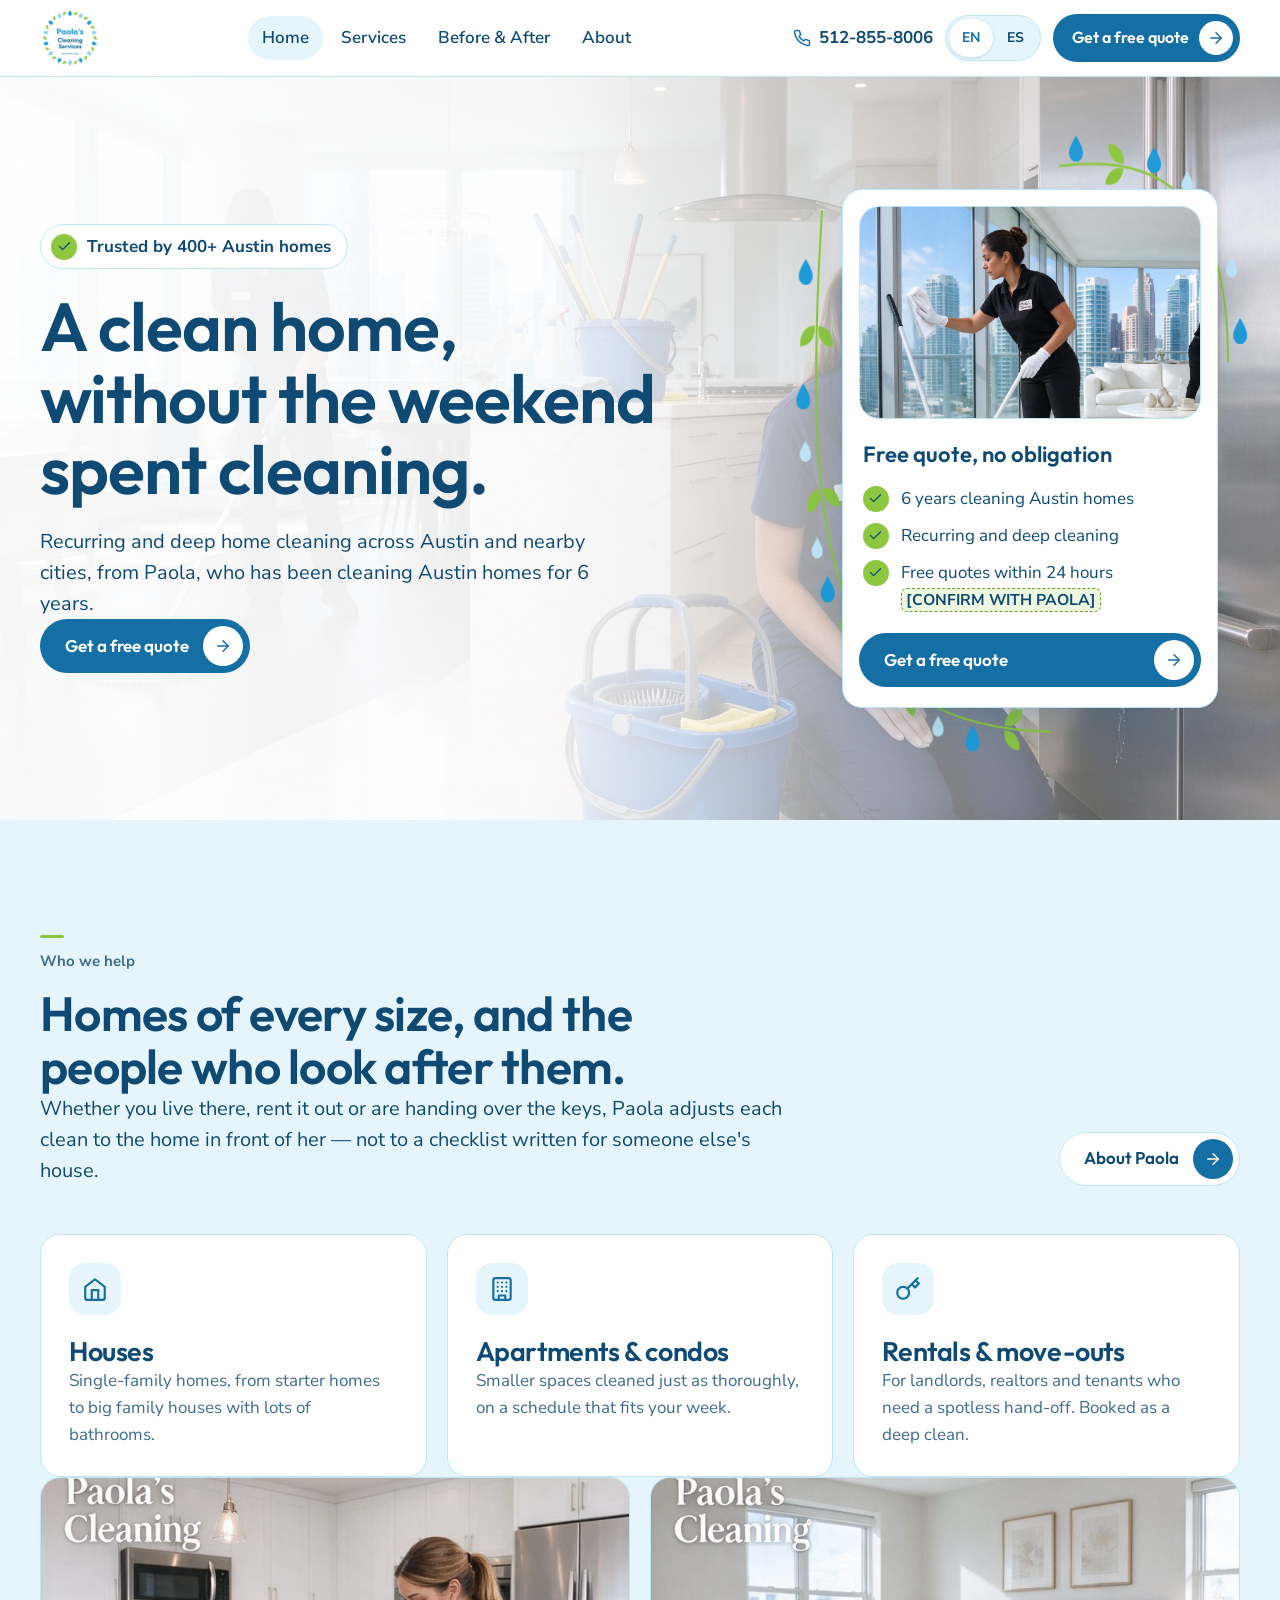
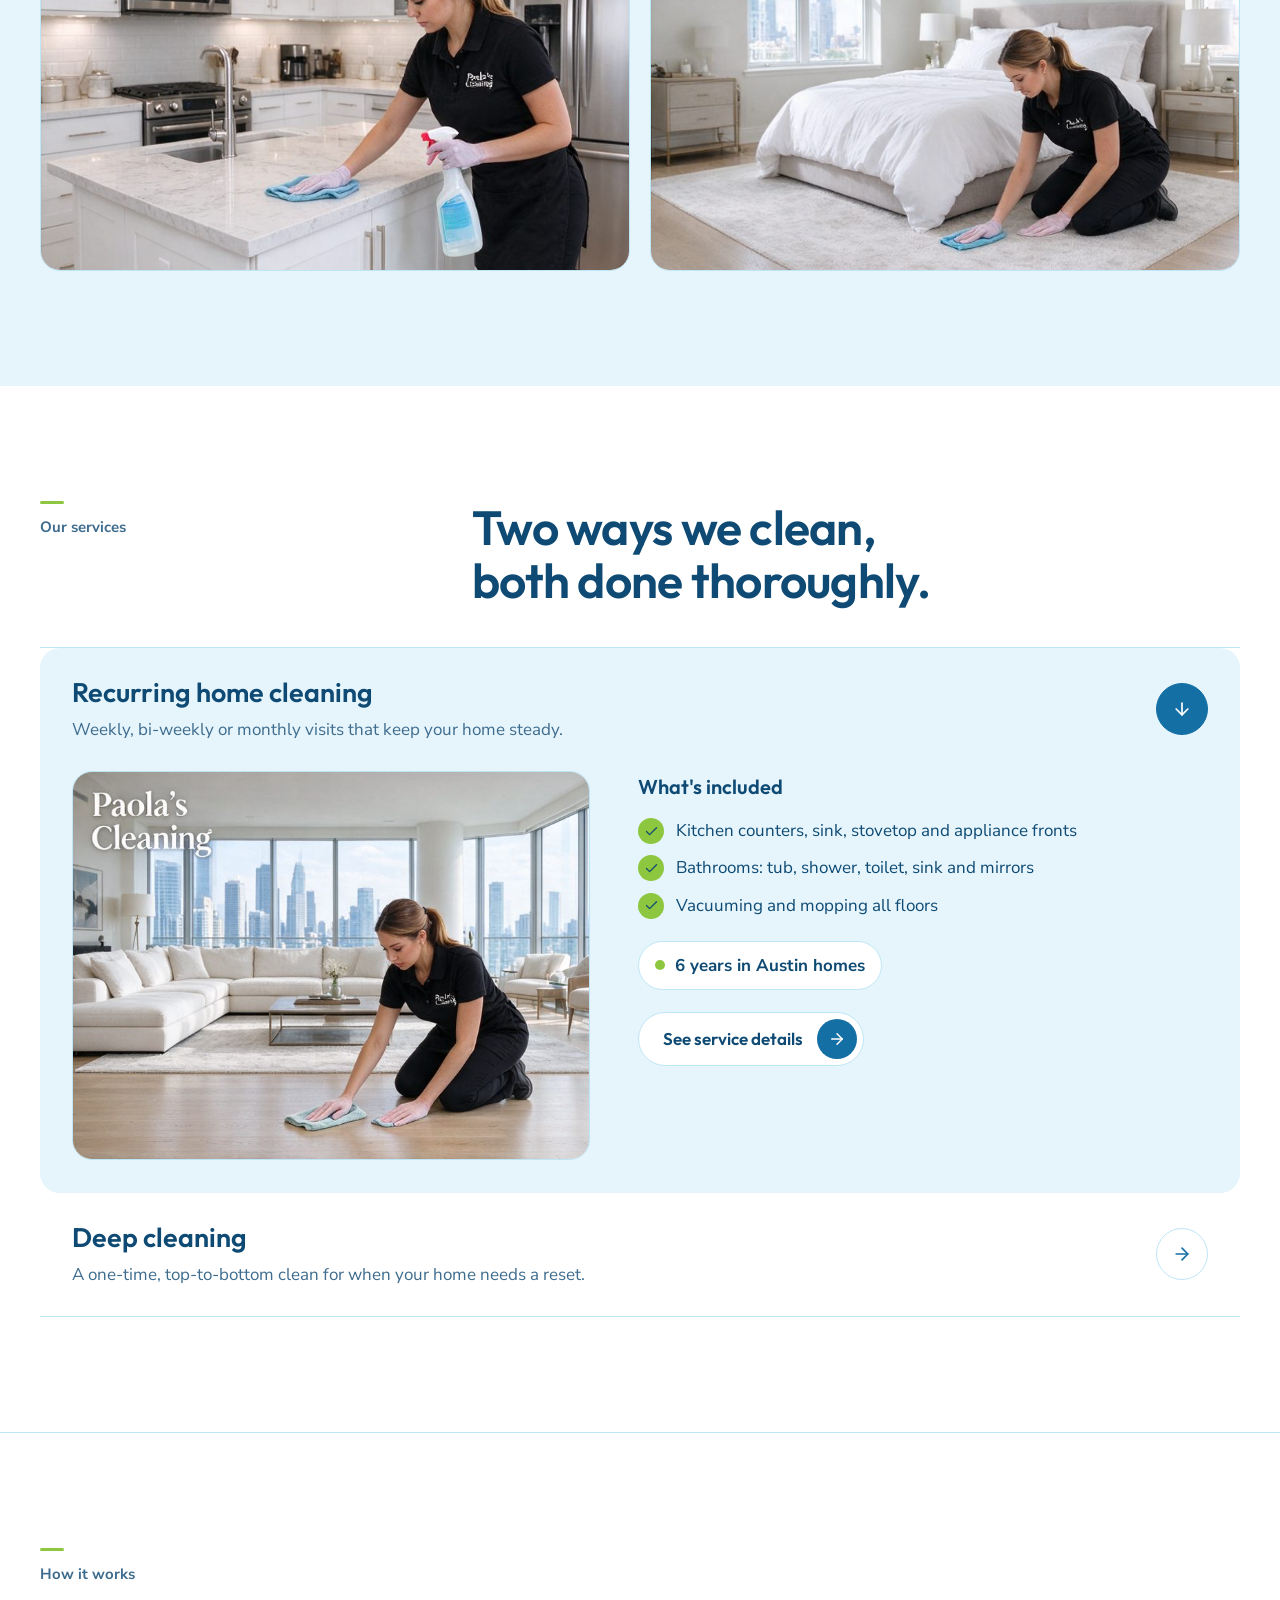
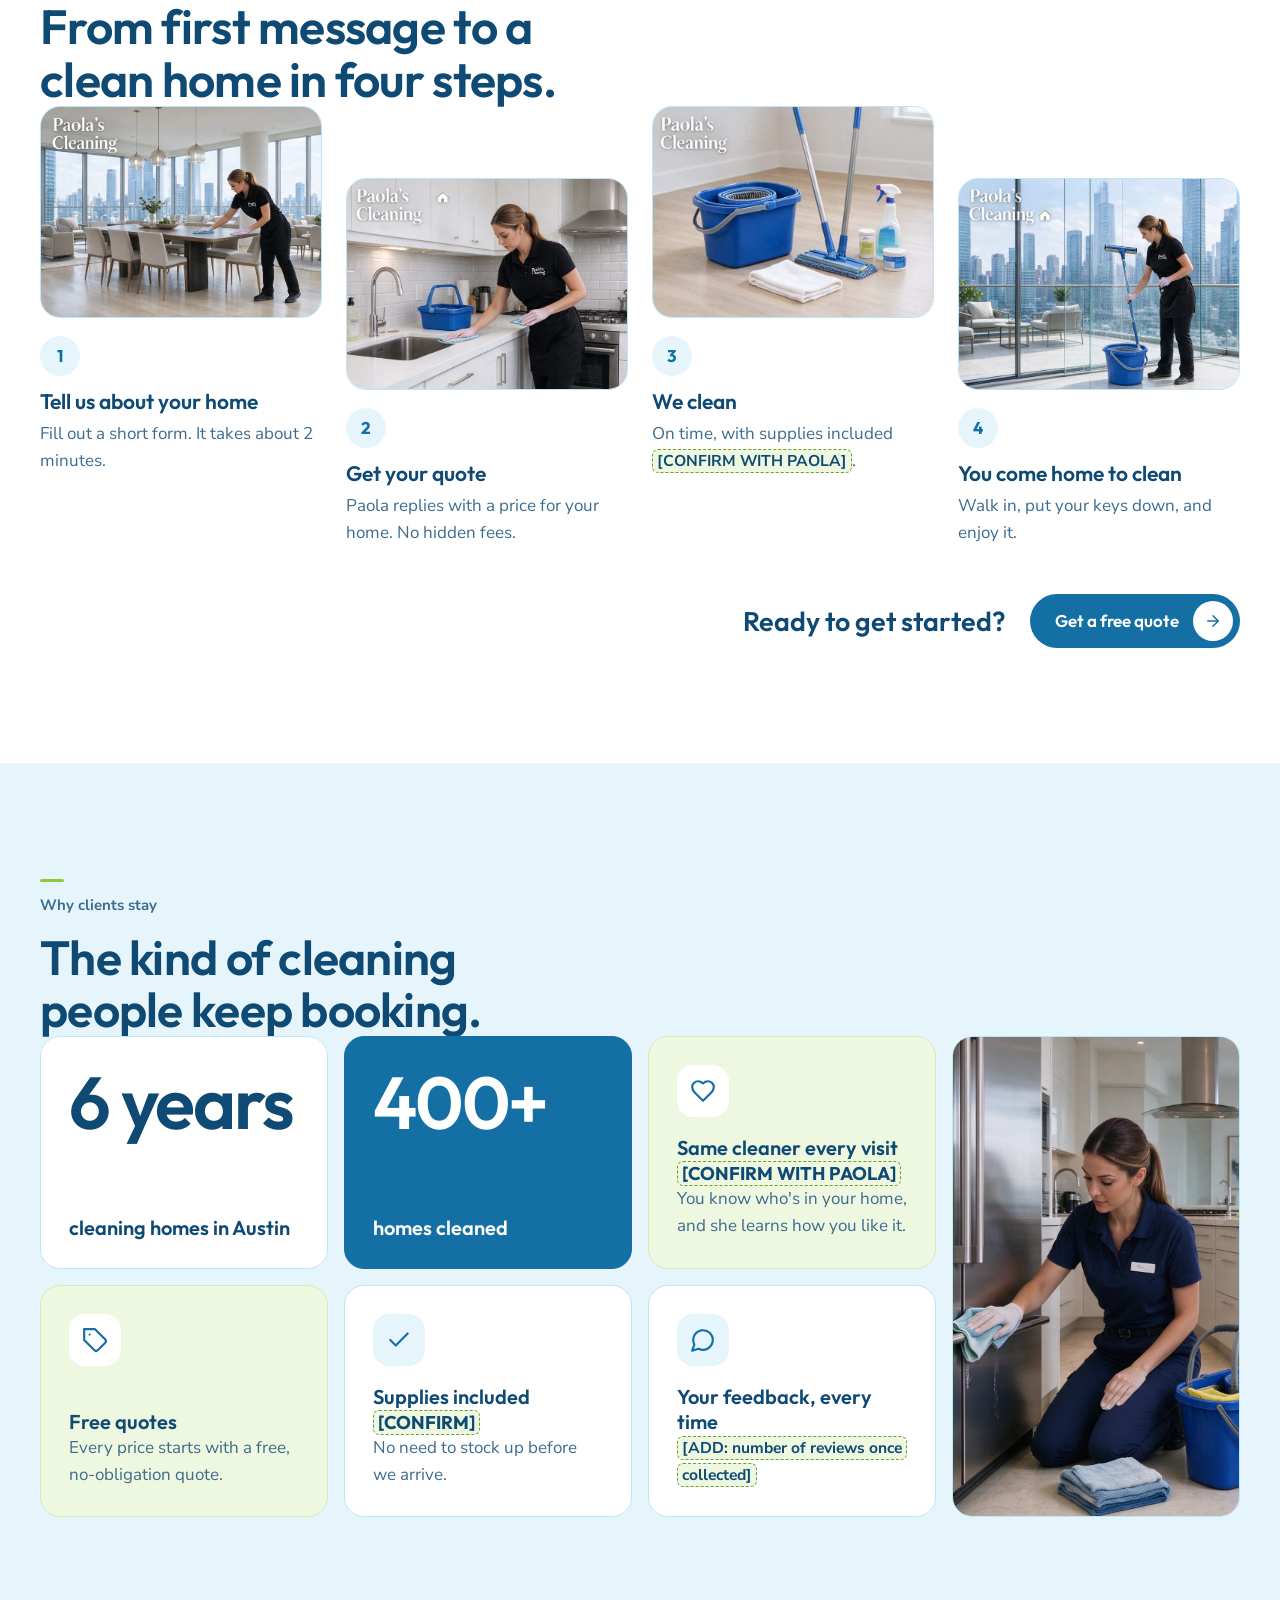
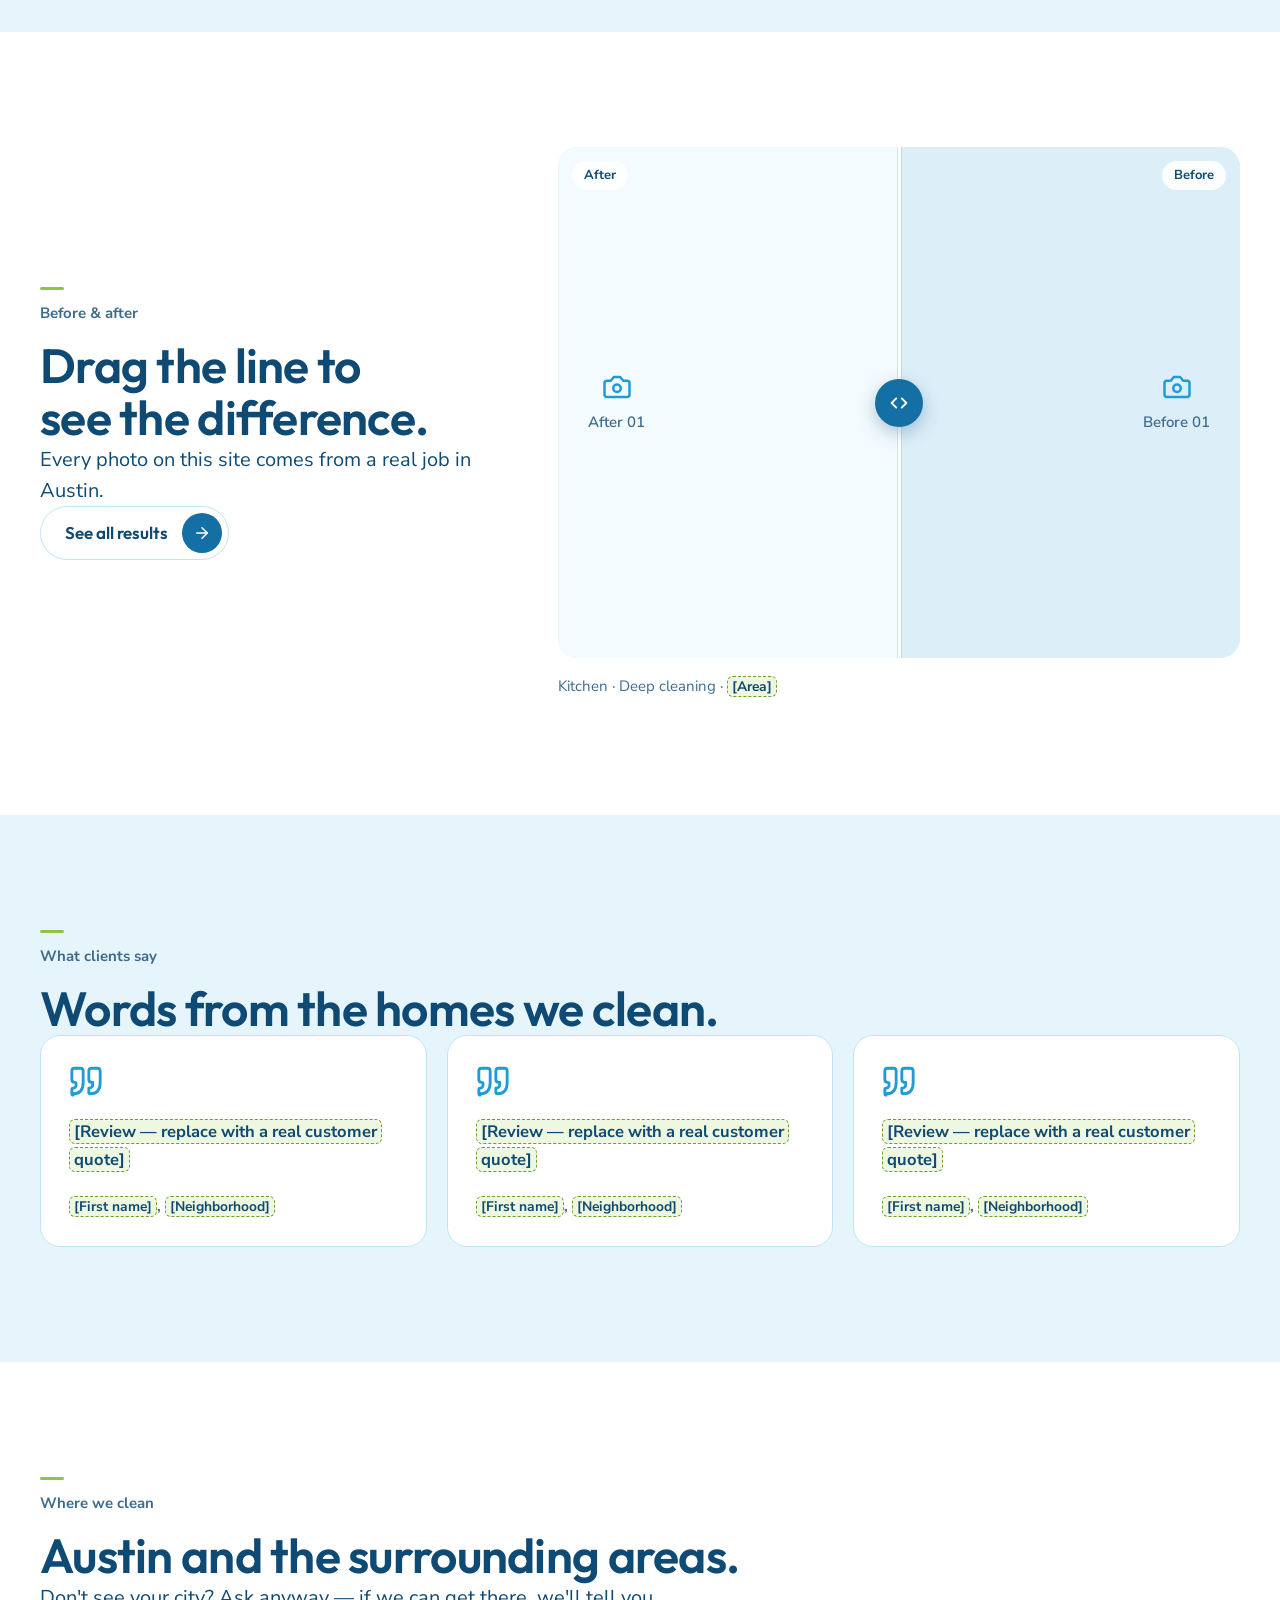
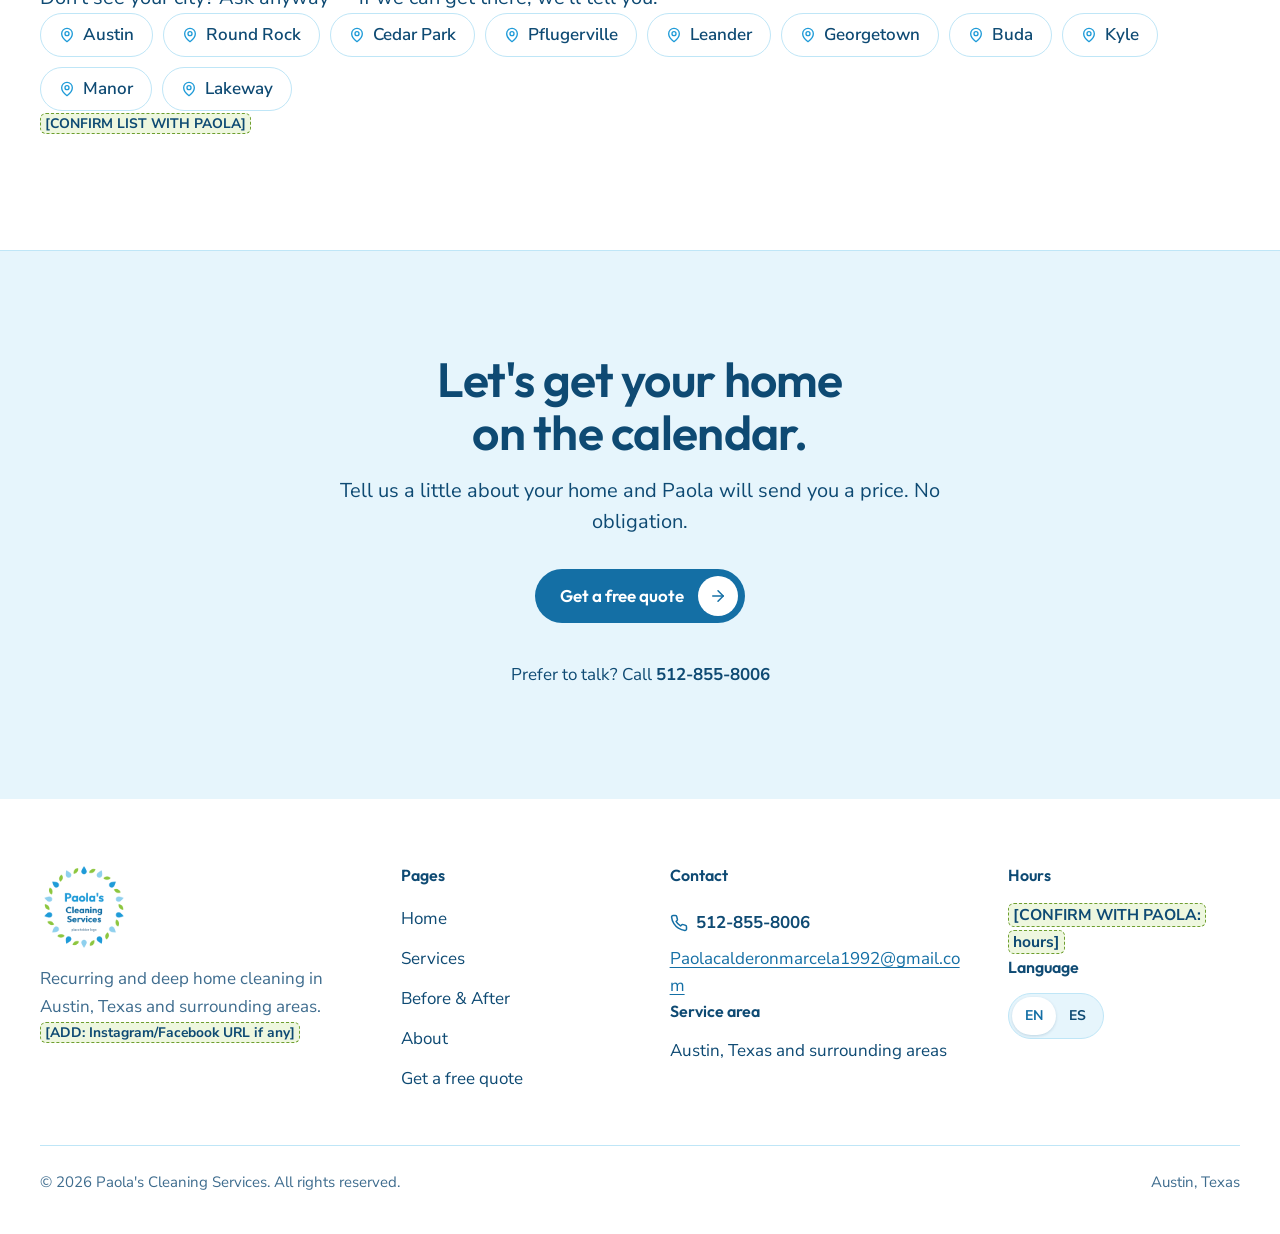
==== commit f913c3a3: "Add stand-in photos and separate grid images Split the 3x3 photo grid into nine images (images/place" ====
--- a/index.html
+++ b/index.html
@@ -148,7 +148,7 @@
 <main id="main" tabindex="-1">
 
 <section class="hero" aria-labelledby="hero-h">
-  <figure class="ph hero-bg"><div class="ph-label" aria-hidden="true"><svg viewBox="0 0 24 24" fill="none" stroke="currentColor" stroke-width="2" stroke-linecap="round" stroke-linejoin="round" aria-hidden="true" focusable="false"><path d="M14.5 4h-5L7 7H4a2 2 0 0 0-2 2v9a2 2 0 0 0 2 2h16a2 2 0 0 0 2-2V9a2 2 0 0 0-2-2h-3l-2.5-3z"/><circle cx="12" cy="13" r="3"/></svg><span><span data-i18n="shot.prefix">Photo</span>: <span data-i18n="shot.hero">Sunlit Austin living room, mid-clean</span></span></div><img src="images/placeholders/hero-living-room.jpg" alt="A bright living room in an Austin home being cleaned" data-i18n-alt="alt.hero" width="2400" height="1400" fetchpriority="high" decoding="async" onerror="this.hidden=true"></figure>
+  <figure class="ph hero-bg"><div class="ph-label" aria-hidden="true"><svg viewBox="0 0 24 24" fill="none" stroke="currentColor" stroke-width="2" stroke-linecap="round" stroke-linejoin="round" aria-hidden="true" focusable="false"><path d="M14.5 4h-5L7 7H4a2 2 0 0 0-2 2v9a2 2 0 0 0 2 2h16a2 2 0 0 0 2-2V9a2 2 0 0 0-2-2h-3l-2.5-3z"/><circle cx="12" cy="13" r="3"/></svg><span><span data-i18n="shot.prefix">Photo</span>: <span data-i18n="shot.hero">Sunlit Austin living room, mid-clean</span></span></div><img src="images/placeholders/hero-living-room.jpg" alt="A cleaner wiping down a refrigerator in a bright kitchen while a teammate mops the living room" data-i18n-alt="alt.hero" width="2400" height="1400" fetchpriority="high" decoding="async" onerror="this.hidden=true"></figure>
   <div class="wrap hero-grid">
     <div class="reveal">
       <p class="trust"><span class="dot"><svg viewBox="0 0 24 24" fill="none" stroke="currentColor" stroke-width="2" stroke-linecap="round" stroke-linejoin="round" aria-hidden="true" focusable="false"><path d="M20 6 9 17l-5-5"/></svg></span><span data-i18n="home.hero.trust">Trusted by 400+ Austin homes</span></p>
@@ -159,7 +159,7 @@
     <div class="hero-card-wrap">
       <svg class="wreath" viewBox="0 0 420 460" preserveAspectRatio="none" aria-hidden="true" focusable="false"><path class="vine" pathLength="1" d="M8,40 C-14,320 18,452 236,456" fill="none" stroke="#8DC63F" stroke-width="2" stroke-linecap="round"/><g transform="translate(-8.3,88.1) scale(1.0)"><path class="d" style="--i:0" d="M0,-10 C4,-4 7,0 7,4 A7,7 0 0 1 -7,4 C-7,0 -4,-4 0,-10Z" fill="#1F9BD8"/></g><g transform="translate(-6.5,139.8) rotate(221)"><path class="lf" style="--i:1" d="M0,-11 C7,-5 7,5 0,11 C-7,5 -7,-5 0,-11Z" fill="#8DC63F"/></g><g transform="translate(11.5,140.3) rotate(141)"><path class="lf" style="--i:2" d="M0,-11 C7,-5 7,5 0,11 C-7,5 -7,-5 0,-11Z" fill="#8DC63F"/></g><g transform="translate(-10.7,187.6) scale(1.0)"><path class="d" style="--i:3" d="M0,-10 C4,-4 7,0 7,4 A7,7 0 0 1 -7,4 C-7,0 -4,-4 0,-10Z" fill="#1F9BD8"/></g><g transform="translate(-8.7,231.6) scale(0.8)"><path class="d" style="--i:4" d="M0,-10 C4,-4 7,0 7,4 A7,7 0 0 1 -7,4 C-7,0 -4,-4 0,-10Z" fill="#BFE6F7"/></g><g transform="translate(-0.2,271.4) rotate(211)"><path class="lf" style="--i:5" d="M0,-11 C7,-5 7,5 0,11 C-7,5 -7,-5 0,-11Z" fill="#8DC63F"/></g><g transform="translate(17.6,268.6) rotate(131)"><path class="lf" style="--i:6" d="M0,-11 C7,-5 7,5 0,11 C-7,5 -7,-5 0,-11Z" fill="#8DC63F"/></g><g transform="translate(3.2,308.7) scale(0.8)"><path class="d" style="--i:7" d="M0,-10 C4,-4 7,0 7,4 A7,7 0 0 1 -7,4 C-7,0 -4,-4 0,-10Z" fill="#BFE6F7"/></g><g transform="translate(13.7,341.8) scale(1.0)"><path class="d" style="--i:8" d="M0,-10 C4,-4 7,0 7,4 A7,7 0 0 1 -7,4 C-7,0 -4,-4 0,-10Z" fill="#1F9BD8"/></g><g transform="translate(31.2,369.4) rotate(190)"><path class="lf" style="--i:9" d="M0,-11 C7,-5 7,5 0,11 C-7,5 -7,-5 0,-11Z" fill="#8DC63F"/></g><g transform="translate(46.8,360.5) rotate(110)"><path class="lf" style="--i:10" d="M0,-11 C7,-5 7,5 0,11 C-7,5 -7,-5 0,-11Z" fill="#8DC63F"/></g><g transform="translate(45.7,397.3) scale(1.0)"><path class="d" style="--i:11" d="M0,-10 C4,-4 7,0 7,4 A7,7 0 0 1 -7,4 C-7,0 -4,-4 0,-10Z" fill="#1F9BD8"/></g><g transform="translate(67.6,419.3) scale(0.8)"><path class="d" style="--i:12" d="M0,-10 C4,-4 7,0 7,4 A7,7 0 0 1 -7,4 C-7,0 -4,-4 0,-10Z" fill="#BFE6F7"/></g><g transform="translate(95.8,433.7) rotate(159)"><path class="lf" style="--i:13" d="M0,-11 C7,-5 7,5 0,11 C-7,5 -7,-5 0,-11Z" fill="#8DC63F"/></g><g transform="translate(104.6,418.1) rotate(79)"><path class="lf" style="--i:14" d="M0,-11 C7,-5 7,5 0,11 C-7,5 -7,-5 0,-11Z" fill="#8DC63F"/></g><g transform="translate(124.1,451.1) scale(0.8)"><path class="d" style="--i:15" d="M0,-10 C4,-4 7,0 7,4 A7,7 0 0 1 -7,4 C-7,0 -4,-4 0,-10Z" fill="#BFE6F7"/></g><g transform="translate(158.6,460.9) scale(1.0)"><path class="d" style="--i:16" d="M0,-10 C4,-4 7,0 7,4 A7,7 0 0 1 -7,4 C-7,0 -4,-4 0,-10Z" fill="#1F9BD8"/></g><g transform="translate(197.9,462.8) rotate(136)"><path class="lf" style="--i:17" d="M0,-11 C7,-5 7,5 0,11 C-7,5 -7,-5 0,-11Z" fill="#8DC63F"/></g><g transform="translate(199.6,444.9) rotate(56)"><path class="lf" style="--i:18" d="M0,-11 C7,-5 7,5 0,11 C-7,5 -7,-5 0,-11Z" fill="#8DC63F"/></g><path class="vine" pathLength="1" d="M246,4 C340,-6 414,22 414,160" fill="none" stroke="#8DC63F" stroke-width="2" stroke-linecap="round"/><g transform="translate(262.0,-10.4) scale(1.0)"><path class="d" style="--i:19" d="M0,-10 C4,-4 7,0 7,4 A7,7 0 0 1 -7,4 C-7,0 -4,-4 0,-10Z" fill="#1F9BD8"/></g><g transform="translate(302.2,-5.6) rotate(136)"><path class="lf" style="--i:20" d="M0,-11 C7,-5 7,5 0,11 C-7,5 -7,-5 0,-11Z" fill="#8DC63F"/></g><g transform="translate(300.3,12.3) rotate(56)"><path class="lf" style="--i:21" d="M0,-11 C7,-5 7,5 0,11 C-7,5 -7,-5 0,-11Z" fill="#8DC63F"/></g><g transform="translate(340.1,-1.4) scale(1.0)"><path class="d" style="--i:22" d="M0,-10 C4,-4 7,0 7,4 A7,7 0 0 1 -7,4 C-7,0 -4,-4 0,-10Z" fill="#1F9BD8"/></g><g transform="translate(373.1,16.2) scale(0.8)"><path class="d" style="--i:23" d="M0,-10 C4,-4 7,0 7,4 A7,7 0 0 1 -7,4 C-7,0 -4,-4 0,-10Z" fill="#BFE6F7"/></g><g transform="translate(396.2,46.8) rotate(187)"><path class="lf" style="--i:24" d="M0,-11 C7,-5 7,5 0,11 C-7,5 -7,-5 0,-11Z" fill="#8DC63F"/></g><g transform="translate(381.1,56.7) rotate(107)"><path class="lf" style="--i:25" d="M0,-11 C7,-5 7,5 0,11 C-7,5 -7,-5 0,-11Z" fill="#8DC63F"/></g><g transform="translate(417.5,84.2) scale(0.8)"><path class="d" style="--i:26" d="M0,-10 C4,-4 7,0 7,4 A7,7 0 0 1 -7,4 C-7,0 -4,-4 0,-10Z" fill="#BFE6F7"/></g><g transform="translate(426.2,135.4) scale(1.0)"><path class="d" style="--i:27" d="M0,-10 C4,-4 7,0 7,4 A7,7 0 0 1 -7,4 C-7,0 -4,-4 0,-10Z" fill="#1F9BD8"/></g></svg>
       <aside class="hero-card" aria-labelledby="card-h">
-        <figure class="ph "><div class="ph-label" aria-hidden="true"><svg viewBox="0 0 24 24" fill="none" stroke="currentColor" stroke-width="2" stroke-linecap="round" stroke-linejoin="round" aria-hidden="true" focusable="false"><path d="M14.5 4h-5L7 7H4a2 2 0 0 0-2 2v9a2 2 0 0 0 2 2h16a2 2 0 0 0 2-2V9a2 2 0 0 0-2-2h-3l-2.5-3z"/><circle cx="12" cy="13" r="3"/></svg><span><span data-i18n="shot.prefix">Photo</span>: <span data-i18n="shot.card">Paola at work</span></span></div><img src="images/placeholders/hero-card-paola.jpg" alt="Paola cleaning a kitchen counter" data-i18n-alt="alt.card" width="800" height="500" fetchpriority="high" decoding="async" onerror="this.hidden=true"></figure>
+        <figure class="ph "><div class="ph-label" aria-hidden="true"><svg viewBox="0 0 24 24" fill="none" stroke="currentColor" stroke-width="2" stroke-linecap="round" stroke-linejoin="round" aria-hidden="true" focusable="false"><path d="M14.5 4h-5L7 7H4a2 2 0 0 0-2 2v9a2 2 0 0 0 2 2h16a2 2 0 0 0 2-2V9a2 2 0 0 0-2-2h-3l-2.5-3z"/><circle cx="12" cy="13" r="3"/></svg><span><span data-i18n="shot.prefix">Photo</span>: <span data-i18n="shot.card">Paola at work</span></span></div><img src="images/placeholders/hero-card-paola.jpg" alt="A cleaner wiping floor-to-ceiling windows in a bright living room" data-i18n-alt="alt.card" width="800" height="500" fetchpriority="high" decoding="async" onerror="this.hidden=true"></figure>
         <h2 id="card-h" data-i18n="home.card.title">Free quote, no obligation</h2>
         <ul class="checks" role="list"><li><span class="check"><svg viewBox="0 0 24 24" fill="none" stroke="currentColor" stroke-width="2" stroke-linecap="round" stroke-linejoin="round" aria-hidden="true" focusable="false"><path d="M20 6 9 17l-5-5"/></svg></span><span data-i18n="home.card.f1">6 years cleaning Austin homes</span></li><li><span class="check"><svg viewBox="0 0 24 24" fill="none" stroke="currentColor" stroke-width="2" stroke-linecap="round" stroke-linejoin="round" aria-hidden="true" focusable="false"><path d="M20 6 9 17l-5-5"/></svg></span><span data-i18n="home.card.f2">Recurring and deep cleaning</span></li><li><span class="check"><svg viewBox="0 0 24 24" fill="none" stroke="currentColor" stroke-width="2" stroke-linecap="round" stroke-linejoin="round" aria-hidden="true" focusable="false"><path d="M20 6 9 17l-5-5"/></svg></span><span data-i18n="home.card.f3">Free quotes within 24 hours <mark class="confirm">[CONFIRM WITH PAOLA]</mark></span></li></ul>
         <a class="btn btn-block" href="quote.html"><span data-i18n="cta.quote">Get a free quote</span><span class="badge"><svg viewBox="0 0 24 24" fill="none" stroke="currentColor" stroke-width="2" stroke-linecap="round" stroke-linejoin="round" aria-hidden="true" focusable="false"><path d="M5 12h14"/><path d="m12 5 7 7-7 7"/></svg></span></a>
@@ -192,8 +192,8 @@
       <p class="muted mt-2" data-i18n="who.rentals.d">For landlords, realtors and tenants who need a spotless hand-off. Booked as a deep clean.</p>
     </li></ul>
     <div class="grid-2 mt-6">
-      <figure class="ph " style="aspect-ratio:3 / 2"><div class="ph-label" aria-hidden="true"><svg viewBox="0 0 24 24" fill="none" stroke="currentColor" stroke-width="2" stroke-linecap="round" stroke-linejoin="round" aria-hidden="true" focusable="false"><path d="M14.5 4h-5L7 7H4a2 2 0 0 0-2 2v9a2 2 0 0 0 2 2h16a2 2 0 0 0 2-2V9a2 2 0 0 0-2-2h-3l-2.5-3z"/><circle cx="12" cy="13" r="3"/></svg><span><span data-i18n="shot.prefix">Photo</span>: <span data-i18n="shot.who1">Freshly cleaned kitchen</span></span></div><img src="images/placeholders/who-kitchen.jpg" alt="A spotless kitchen with clear counters" data-i18n-alt="alt.who1" width="1200" height="800" loading="lazy" decoding="async" onerror="this.hidden=true"></figure>
-      <figure class="ph " style="aspect-ratio:3 / 2"><div class="ph-label" aria-hidden="true"><svg viewBox="0 0 24 24" fill="none" stroke="currentColor" stroke-width="2" stroke-linecap="round" stroke-linejoin="round" aria-hidden="true" focusable="false"><path d="M14.5 4h-5L7 7H4a2 2 0 0 0-2 2v9a2 2 0 0 0 2 2h16a2 2 0 0 0 2-2V9a2 2 0 0 0-2-2h-3l-2.5-3z"/><circle cx="12" cy="13" r="3"/></svg><span><span data-i18n="shot.prefix">Photo</span>: <span data-i18n="shot.who2">Tidy bedroom with a made bed</span></span></div><img src="images/placeholders/who-bedroom.jpg" alt="A tidy bedroom with a freshly made bed" data-i18n-alt="alt.who2" width="1200" height="800" loading="lazy" decoding="async" onerror="this.hidden=true"></figure>
+      <figure class="ph " style="aspect-ratio:3 / 2"><div class="ph-label" aria-hidden="true"><svg viewBox="0 0 24 24" fill="none" stroke="currentColor" stroke-width="2" stroke-linecap="round" stroke-linejoin="round" aria-hidden="true" focusable="false"><path d="M14.5 4h-5L7 7H4a2 2 0 0 0-2 2v9a2 2 0 0 0 2 2h16a2 2 0 0 0 2-2V9a2 2 0 0 0-2-2h-3l-2.5-3z"/><circle cx="12" cy="13" r="3"/></svg><span><span data-i18n="shot.prefix">Photo</span>: <span data-i18n="shot.who1">Freshly cleaned kitchen</span></span></div><img src="images/placeholders/who-kitchen.jpg" alt="A cleaner spraying and wiping a white kitchen island" data-i18n-alt="alt.who1" width="1200" height="800" loading="lazy" decoding="async" onerror="this.hidden=true"></figure>
+      <figure class="ph " style="aspect-ratio:3 / 2"><div class="ph-label" aria-hidden="true"><svg viewBox="0 0 24 24" fill="none" stroke="currentColor" stroke-width="2" stroke-linecap="round" stroke-linejoin="round" aria-hidden="true" focusable="false"><path d="M14.5 4h-5L7 7H4a2 2 0 0 0-2 2v9a2 2 0 0 0 2 2h16a2 2 0 0 0 2-2V9a2 2 0 0 0-2-2h-3l-2.5-3z"/><circle cx="12" cy="13" r="3"/></svg><span><span data-i18n="shot.prefix">Photo</span>: <span data-i18n="shot.who2">Tidy bedroom with a made bed</span></span></div><img src="images/placeholders/who-bedroom.jpg" alt="A cleaner wiping the rug beside a freshly made bed" data-i18n-alt="alt.who2" width="1200" height="800" loading="lazy" decoding="async" onerror="this.hidden=true"></figure>
     </div>
   </div>
 </section>
@@ -212,7 +212,7 @@
   </button></h3>
   <div class="collapse" id="svc-rec-panel" role="region" aria-labelledby="svc-rec-btn">
     <div class="inner"><div class="svc-body">
-      <figure class="ph "><div class="ph-label" aria-hidden="true"><svg viewBox="0 0 24 24" fill="none" stroke="currentColor" stroke-width="2" stroke-linecap="round" stroke-linejoin="round" aria-hidden="true" focusable="false"><path d="M14.5 4h-5L7 7H4a2 2 0 0 0-2 2v9a2 2 0 0 0 2 2h16a2 2 0 0 0 2-2V9a2 2 0 0 0-2-2h-3l-2.5-3z"/><circle cx="12" cy="13" r="3"/></svg><span><span data-i18n="shot.prefix">Photo</span>: <span data-i18n="shot.svc.rec">Living room after a recurring visit</span></span></div><img src="images/placeholders/service-recurring.jpg" alt="A clean, bright living room after a recurring visit" data-i18n-alt="alt.svc.rec" width="1200" height="900" loading="lazy" decoding="async" onerror="this.hidden=true"></figure>
+      <figure class="ph "><div class="ph-label" aria-hidden="true"><svg viewBox="0 0 24 24" fill="none" stroke="currentColor" stroke-width="2" stroke-linecap="round" stroke-linejoin="round" aria-hidden="true" focusable="false"><path d="M14.5 4h-5L7 7H4a2 2 0 0 0-2 2v9a2 2 0 0 0 2 2h16a2 2 0 0 0 2-2V9a2 2 0 0 0-2-2h-3l-2.5-3z"/><circle cx="12" cy="13" r="3"/></svg><span><span data-i18n="shot.prefix">Photo</span>: <span data-i18n="shot.svc.rec">Living room after a recurring visit</span></span></div><img src="images/placeholders/service-recurring.jpg" alt="A cleaner wiping the floor of a bright living room" data-i18n-alt="alt.svc.rec" width="1200" height="900" loading="lazy" decoding="async" onerror="this.hidden=true"></figure>
       <div>
         <h4 class="sub-h" style="margin-top:0" data-i18n="svc.incl">What's included</h4>
         <ul class="checks" role="list"><li><span class="check"><svg viewBox="0 0 24 24" fill="none" stroke="currentColor" stroke-width="2" stroke-linecap="round" stroke-linejoin="round" aria-hidden="true" focusable="false"><path d="M20 6 9 17l-5-5"/></svg></span><span data-i18n="rec.i1">Kitchen counters, sink, stovetop and appliance fronts</span></li><li><span class="check"><svg viewBox="0 0 24 24" fill="none" stroke="currentColor" stroke-width="2" stroke-linecap="round" stroke-linejoin="round" aria-hidden="true" focusable="false"><path d="M20 6 9 17l-5-5"/></svg></span><span data-i18n="rec.i2">Bathrooms: tub, shower, toilet, sink and mirrors</span></li><li><span class="check"><svg viewBox="0 0 24 24" fill="none" stroke="currentColor" stroke-width="2" stroke-linecap="round" stroke-linejoin="round" aria-hidden="true" focusable="false"><path d="M20 6 9 17l-5-5"/></svg></span><span data-i18n="rec.i4">Vacuuming and mopping all floors</span></li></ul>
@@ -229,7 +229,7 @@
   </button></h3>
   <div class="collapse" id="svc-deep-panel" role="region" aria-labelledby="svc-deep-btn">
     <div class="inner"><div class="svc-body">
-      <figure class="ph "><div class="ph-label" aria-hidden="true"><svg viewBox="0 0 24 24" fill="none" stroke="currentColor" stroke-width="2" stroke-linecap="round" stroke-linejoin="round" aria-hidden="true" focusable="false"><path d="M14.5 4h-5L7 7H4a2 2 0 0 0-2 2v9a2 2 0 0 0 2 2h16a2 2 0 0 0 2-2V9a2 2 0 0 0-2-2h-3l-2.5-3z"/><circle cx="12" cy="13" r="3"/></svg><span><span data-i18n="shot.prefix">Photo</span>: <span data-i18n="shot.svc.deep">Bathroom grout being scrubbed</span></span></div><img src="images/placeholders/service-deep.jpg" alt="Close-up of bathroom tile and grout being scrubbed" data-i18n-alt="alt.svc.deep" width="1200" height="900" loading="lazy" decoding="async" onerror="this.hidden=true"></figure>
+      <figure class="ph "><div class="ph-label" aria-hidden="true"><svg viewBox="0 0 24 24" fill="none" stroke="currentColor" stroke-width="2" stroke-linecap="round" stroke-linejoin="round" aria-hidden="true" focusable="false"><path d="M14.5 4h-5L7 7H4a2 2 0 0 0-2 2v9a2 2 0 0 0 2 2h16a2 2 0 0 0 2-2V9a2 2 0 0 0-2-2h-3l-2.5-3z"/><circle cx="12" cy="13" r="3"/></svg><span><span data-i18n="shot.prefix">Photo</span>: <span data-i18n="shot.svc.deep">Bathroom grout being scrubbed</span></span></div><img src="images/placeholders/service-deep.jpg" alt="A cleaner wiping a bathroom vanity next to a glass shower" data-i18n-alt="alt.svc.deep" width="1200" height="900" loading="lazy" decoding="async" onerror="this.hidden=true"></figure>
       <div>
         <h4 class="sub-h" style="margin-top:0" data-i18n="svc.incl">What's included</h4>
         <ul class="checks" role="list"><li><span class="check"><svg viewBox="0 0 24 24" fill="none" stroke="currentColor" stroke-width="2" stroke-linecap="round" stroke-linejoin="round" aria-hidden="true" focusable="false"><path d="M20 6 9 17l-5-5"/></svg></span><span data-i18n="deep.i2">Baseboards, door frames and light switches wiped by hand</span></li><li><span class="check"><svg viewBox="0 0 24 24" fill="none" stroke="currentColor" stroke-width="2" stroke-linecap="round" stroke-linejoin="round" aria-hidden="true" focusable="false"><path d="M20 6 9 17l-5-5"/></svg></span><span data-i18n="deep.i3">Built-up grime in showers, tubs and grout</span></li><li><span class="check"><svg viewBox="0 0 24 24" fill="none" stroke="currentColor" stroke-width="2" stroke-linecap="round" stroke-linejoin="round" aria-hidden="true" focusable="false"><path d="M20 6 9 17l-5-5"/></svg></span><span data-i18n="deep.i4">Cabinet fronts, window sills and ceiling fans</span></li></ul>
@@ -248,22 +248,22 @@
     <p class="label " data-i18n="home.how.label">How it works</p>
     <h2 id="how-h" class="h2" style="max-width:20ch" data-i18n="home.how.h">From first message to a clean home in four steps.</h2>
     <ol class="steps mt-12" role="list"><li class="step">
-      <figure class="ph "><div class="ph-label" aria-hidden="true"><svg viewBox="0 0 24 24" fill="none" stroke="currentColor" stroke-width="2" stroke-linecap="round" stroke-linejoin="round" aria-hidden="true" focusable="false"><path d="M14.5 4h-5L7 7H4a2 2 0 0 0-2 2v9a2 2 0 0 0 2 2h16a2 2 0 0 0 2-2V9a2 2 0 0 0-2-2h-3l-2.5-3z"/><circle cx="12" cy="13" r="3"/></svg><span><span data-i18n="shot.prefix">Photo</span>: <span data-i18n="shot.how1">Phone showing the quote form</span></span></div><img src="images/placeholders/how-1.jpg" alt="A phone showing the short quote form" data-i18n-alt="alt.how1" width="800" height="600" loading="lazy" decoding="async" onerror="this.hidden=true"></figure>
+      <figure class="ph "><div class="ph-label" aria-hidden="true"><svg viewBox="0 0 24 24" fill="none" stroke="currentColor" stroke-width="2" stroke-linecap="round" stroke-linejoin="round" aria-hidden="true" focusable="false"><path d="M14.5 4h-5L7 7H4a2 2 0 0 0-2 2v9a2 2 0 0 0 2 2h16a2 2 0 0 0 2-2V9a2 2 0 0 0-2-2h-3l-2.5-3z"/><circle cx="12" cy="13" r="3"/></svg><span><span data-i18n="shot.prefix">Photo</span>: <span data-i18n="shot.how1">Phone showing the quote form</span></span></div><img src="images/placeholders/how-1.jpg" alt="A cleaner wiping a dining table" data-i18n-alt="alt.how1" width="800" height="600" loading="lazy" decoding="async" onerror="this.hidden=true"></figure>
       <span class="step-num" aria-hidden="true">1</span>
       <h3 data-i18n="how.1.t">Tell us about your home</h3>
       <p class="muted" data-i18n="how.1.d">Fill out a short form. It takes about 2 minutes.</p>
     </li><li class="step">
-      <figure class="ph "><div class="ph-label" aria-hidden="true"><svg viewBox="0 0 24 24" fill="none" stroke="currentColor" stroke-width="2" stroke-linecap="round" stroke-linejoin="round" aria-hidden="true" focusable="false"><path d="M14.5 4h-5L7 7H4a2 2 0 0 0-2 2v9a2 2 0 0 0 2 2h16a2 2 0 0 0 2-2V9a2 2 0 0 0-2-2h-3l-2.5-3z"/><circle cx="12" cy="13" r="3"/></svg><span><span data-i18n="shot.prefix">Photo</span>: <span data-i18n="shot.how2">Paola replying to a message</span></span></div><img src="images/placeholders/how-2.jpg" alt="Paola replying to a quote request" data-i18n-alt="alt.how2" width="800" height="600" loading="lazy" decoding="async" onerror="this.hidden=true"></figure>
+      <figure class="ph "><div class="ph-label" aria-hidden="true"><svg viewBox="0 0 24 24" fill="none" stroke="currentColor" stroke-width="2" stroke-linecap="round" stroke-linejoin="round" aria-hidden="true" focusable="false"><path d="M14.5 4h-5L7 7H4a2 2 0 0 0-2 2v9a2 2 0 0 0 2 2h16a2 2 0 0 0 2-2V9a2 2 0 0 0-2-2h-3l-2.5-3z"/><circle cx="12" cy="13" r="3"/></svg><span><span data-i18n="shot.prefix">Photo</span>: <span data-i18n="shot.how2">Paola replying to a message</span></span></div><img src="images/placeholders/how-2.jpg" alt="A cleaner wiping a kitchen counter with supplies nearby" data-i18n-alt="alt.how2" width="800" height="600" loading="lazy" decoding="async" onerror="this.hidden=true"></figure>
       <span class="step-num" aria-hidden="true">2</span>
       <h3 data-i18n="how.2.t">Get your quote</h3>
       <p class="muted" data-i18n="how.2.d">Paola replies with a price for your home. No hidden fees.</p>
     </li><li class="step">
-      <figure class="ph "><div class="ph-label" aria-hidden="true"><svg viewBox="0 0 24 24" fill="none" stroke="currentColor" stroke-width="2" stroke-linecap="round" stroke-linejoin="round" aria-hidden="true" focusable="false"><path d="M14.5 4h-5L7 7H4a2 2 0 0 0-2 2v9a2 2 0 0 0 2 2h16a2 2 0 0 0 2-2V9a2 2 0 0 0-2-2h-3l-2.5-3z"/><circle cx="12" cy="13" r="3"/></svg><span><span data-i18n="shot.prefix">Photo</span>: <span data-i18n="shot.how3">Supplies at the front door</span></span></div><img src="images/placeholders/how-3.jpg" alt="Cleaning supplies arriving at a front door" data-i18n-alt="alt.how3" width="800" height="600" loading="lazy" decoding="async" onerror="this.hidden=true"></figure>
+      <figure class="ph "><div class="ph-label" aria-hidden="true"><svg viewBox="0 0 24 24" fill="none" stroke="currentColor" stroke-width="2" stroke-linecap="round" stroke-linejoin="round" aria-hidden="true" focusable="false"><path d="M14.5 4h-5L7 7H4a2 2 0 0 0-2 2v9a2 2 0 0 0 2 2h16a2 2 0 0 0 2-2V9a2 2 0 0 0-2-2h-3l-2.5-3z"/><circle cx="12" cy="13" r="3"/></svg><span><span data-i18n="shot.prefix">Photo</span>: <span data-i18n="shot.how3">Supplies at the front door</span></span></div><img src="images/placeholders/how-3.jpg" alt="A mop, bucket and cleaning supplies ready to go" data-i18n-alt="alt.how3" width="800" height="600" loading="lazy" decoding="async" onerror="this.hidden=true"></figure>
       <span class="step-num" aria-hidden="true">3</span>
       <h3 data-i18n="how.3.t">We clean</h3>
       <p class="muted" data-i18n="how.3.d">On time, with supplies included <mark class="confirm">[CONFIRM WITH PAOLA]</mark>.</p>
     </li><li class="step">
-      <figure class="ph "><div class="ph-label" aria-hidden="true"><svg viewBox="0 0 24 24" fill="none" stroke="currentColor" stroke-width="2" stroke-linecap="round" stroke-linejoin="round" aria-hidden="true" focusable="false"><path d="M14.5 4h-5L7 7H4a2 2 0 0 0-2 2v9a2 2 0 0 0 2 2h16a2 2 0 0 0 2-2V9a2 2 0 0 0-2-2h-3l-2.5-3z"/><circle cx="12" cy="13" r="3"/></svg><span><span data-i18n="shot.prefix">Photo</span>: <span data-i18n="shot.how4">Finished kitchen, lights on</span></span></div><img src="images/placeholders/how-4.jpg" alt="A finished, sparkling kitchen" data-i18n-alt="alt.how4" width="800" height="600" loading="lazy" decoding="async" onerror="this.hidden=true"></figure>
+      <figure class="ph "><div class="ph-label" aria-hidden="true"><svg viewBox="0 0 24 24" fill="none" stroke="currentColor" stroke-width="2" stroke-linecap="round" stroke-linejoin="round" aria-hidden="true" focusable="false"><path d="M14.5 4h-5L7 7H4a2 2 0 0 0-2 2v9a2 2 0 0 0 2 2h16a2 2 0 0 0 2-2V9a2 2 0 0 0-2-2h-3l-2.5-3z"/><circle cx="12" cy="13" r="3"/></svg><span><span data-i18n="shot.prefix">Photo</span>: <span data-i18n="shot.how4">Finished kitchen, lights on</span></span></div><img src="images/placeholders/how-4.jpg" alt="A cleaner washing glass balcony doors" data-i18n-alt="alt.how4" width="800" height="600" loading="lazy" decoding="async" onerror="this.hidden=true"></figure>
       <span class="step-num" aria-hidden="true">4</span>
       <h3 data-i18n="how.4.t">You come home to clean</h3>
       <p class="muted" data-i18n="how.4.d">Walk in, put your keys down, and enjoy it.</p>
@@ -280,7 +280,7 @@
       <div class="tile t-years"><p class="big" data-i18n="why.years.n">6 years</p><p class="t" data-i18n="why.years.d">cleaning homes in Austin</p></div>
       <div class="tile tile-blue t-homes"><p class="big" data-i18n="why.homes.n">400+</p><p class="t" data-i18n="why.homes.d">homes cleaned</p></div>
       <div class="tile tile-green t-same"><span class="icon-tile" style="background:#fff;margin:0"><svg viewBox="0 0 24 24" fill="none" stroke="currentColor" stroke-width="2" stroke-linecap="round" stroke-linejoin="round" aria-hidden="true" focusable="false"><path d="M19 14c1.49-1.46 3-3.21 3-5.5A5.5 5.5 0 0 0 16.5 3c-1.76 0-3 .5-4.5 2-1.5-1.5-2.74-2-4.5-2A5.5 5.5 0 0 0 2 8.5c0 2.3 1.5 4.05 3 5.5l7 7Z"/></svg></span><div><p class="t" data-i18n="why.same.t">Same cleaner every visit <mark class="confirm">[CONFIRM WITH PAOLA]</mark></p><p class="muted mt-2" data-i18n="why.same.d">You know who's in your home, and she learns how you like it.</p></div></div>
-      <div class="tile tile-photo"><figure class="ph "><div class="ph-label" aria-hidden="true"><svg viewBox="0 0 24 24" fill="none" stroke="currentColor" stroke-width="2" stroke-linecap="round" stroke-linejoin="round" aria-hidden="true" focusable="false"><path d="M14.5 4h-5L7 7H4a2 2 0 0 0-2 2v9a2 2 0 0 0 2 2h16a2 2 0 0 0 2-2V9a2 2 0 0 0-2-2h-3l-2.5-3z"/><circle cx="12" cy="13" r="3"/></svg><span><span data-i18n="shot.prefix">Photo</span>: <span data-i18n="shot.why">Paola wiping down a kitchen</span></span></div><img src="images/placeholders/why-paola-kitchen.jpg" alt="Paola wiping down kitchen cabinets" data-i18n-alt="alt.why" width="800" height="1200" loading="lazy" decoding="async" onerror="this.hidden=true"></figure></div>
+      <div class="tile tile-photo"><figure class="ph "><div class="ph-label" aria-hidden="true"><svg viewBox="0 0 24 24" fill="none" stroke="currentColor" stroke-width="2" stroke-linecap="round" stroke-linejoin="round" aria-hidden="true" focusable="false"><path d="M14.5 4h-5L7 7H4a2 2 0 0 0-2 2v9a2 2 0 0 0 2 2h16a2 2 0 0 0 2-2V9a2 2 0 0 0-2-2h-3l-2.5-3z"/><circle cx="12" cy="13" r="3"/></svg><span><span data-i18n="shot.prefix">Photo</span>: <span data-i18n="shot.why">Paola wiping down a kitchen</span></span></div><img src="images/placeholders/why-paola-kitchen.jpg" alt="A cleaner wiping down a stainless-steel refrigerator" data-i18n-alt="alt.why" width="800" height="1200" loading="lazy" decoding="async" onerror="this.hidden=true"></figure></div>
       <div class="tile tile-green t-free"><span class="icon-tile" style="background:#fff;margin:0"><svg viewBox="0 0 24 24" fill="none" stroke="currentColor" stroke-width="2" stroke-linecap="round" stroke-linejoin="round" aria-hidden="true" focusable="false"><path d="M12 2H2v10l9.29 9.29a2.42 2.42 0 0 0 3.42 0l6.58-6.58a2.42 2.42 0 0 0 0-3.42Z"/><path d="M7 7h.01"/></svg></span><div><p class="t" data-i18n="why.free.t">Free quotes</p><p class="muted mt-2" data-i18n="why.free.d">Every price starts with a free, no-obligation quote.</p></div></div>
       <div class="tile t-sup"><span class="icon-tile" style="margin:0"><svg viewBox="0 0 24 24" fill="none" stroke="currentColor" stroke-width="2" stroke-linecap="round" stroke-linejoin="round" aria-hidden="true" focusable="false"><path d="M20 6 9 17l-5-5"/></svg></span><div><p class="t" data-i18n="why.sup.t">Supplies included <mark class="confirm">[CONFIRM]</mark></p><p class="muted mt-2" data-i18n="why.sup.d">No need to stock up before we arrive.</p></div></div>
       <div class="tile t-fb"><span class="icon-tile" style="margin:0"><svg viewBox="0 0 24 24" fill="none" stroke="currentColor" stroke-width="2" stroke-linecap="round" stroke-linejoin="round" aria-hidden="true" focusable="false"><path d="M7.9 20A9 9 0 1 0 4 16.1L2 22Z"/></svg></span><div><p class="t" data-i18n="why.fb.t">Your feedback, every time</p><p class="muted mt-2" data-i18n="why.fb.d"><mark class="confirm">[ADD: number of reviews once collected]</mark></p></div></div>
--- a/css/styles.css
+++ b/css/styles.css
@@ -428,7 +428,7 @@
 .work-list strong { font-family: var(--font-display); font-weight: 600; font-size: 1.375rem; }
 .stats-row { display: grid; gap: 16px; grid-template-columns: 1fr 1fr; }
 .stat { padding: 28px; border-radius: var(--r-card); background: var(--white); border: 1px solid var(--blue-200); }
-.stat .big { font-family: var(--font-display); font-weight: 600; font-size: clamp(2.5rem, 2rem + 2.5vw, 4rem); line-height: 1; letter-spacing: -0.03em; }
+.stat .big { white-space: nowrap; font-family: var(--font-display); font-weight: 600; font-size: clamp(2.25rem, 1.8rem + 2vw, 3.5rem); line-height: 1; letter-spacing: -0.03em; }
 .strip { display: grid; gap: 16px; grid-template-columns: 1fr; }
 .strip .ph { aspect-ratio: 4 / 3; }
 @media (min-width: 640px) { .strip { grid-template-columns: 1.2fr 0.8fr 1fr; } .strip .ph { aspect-ratio: auto; height: 320px; } }
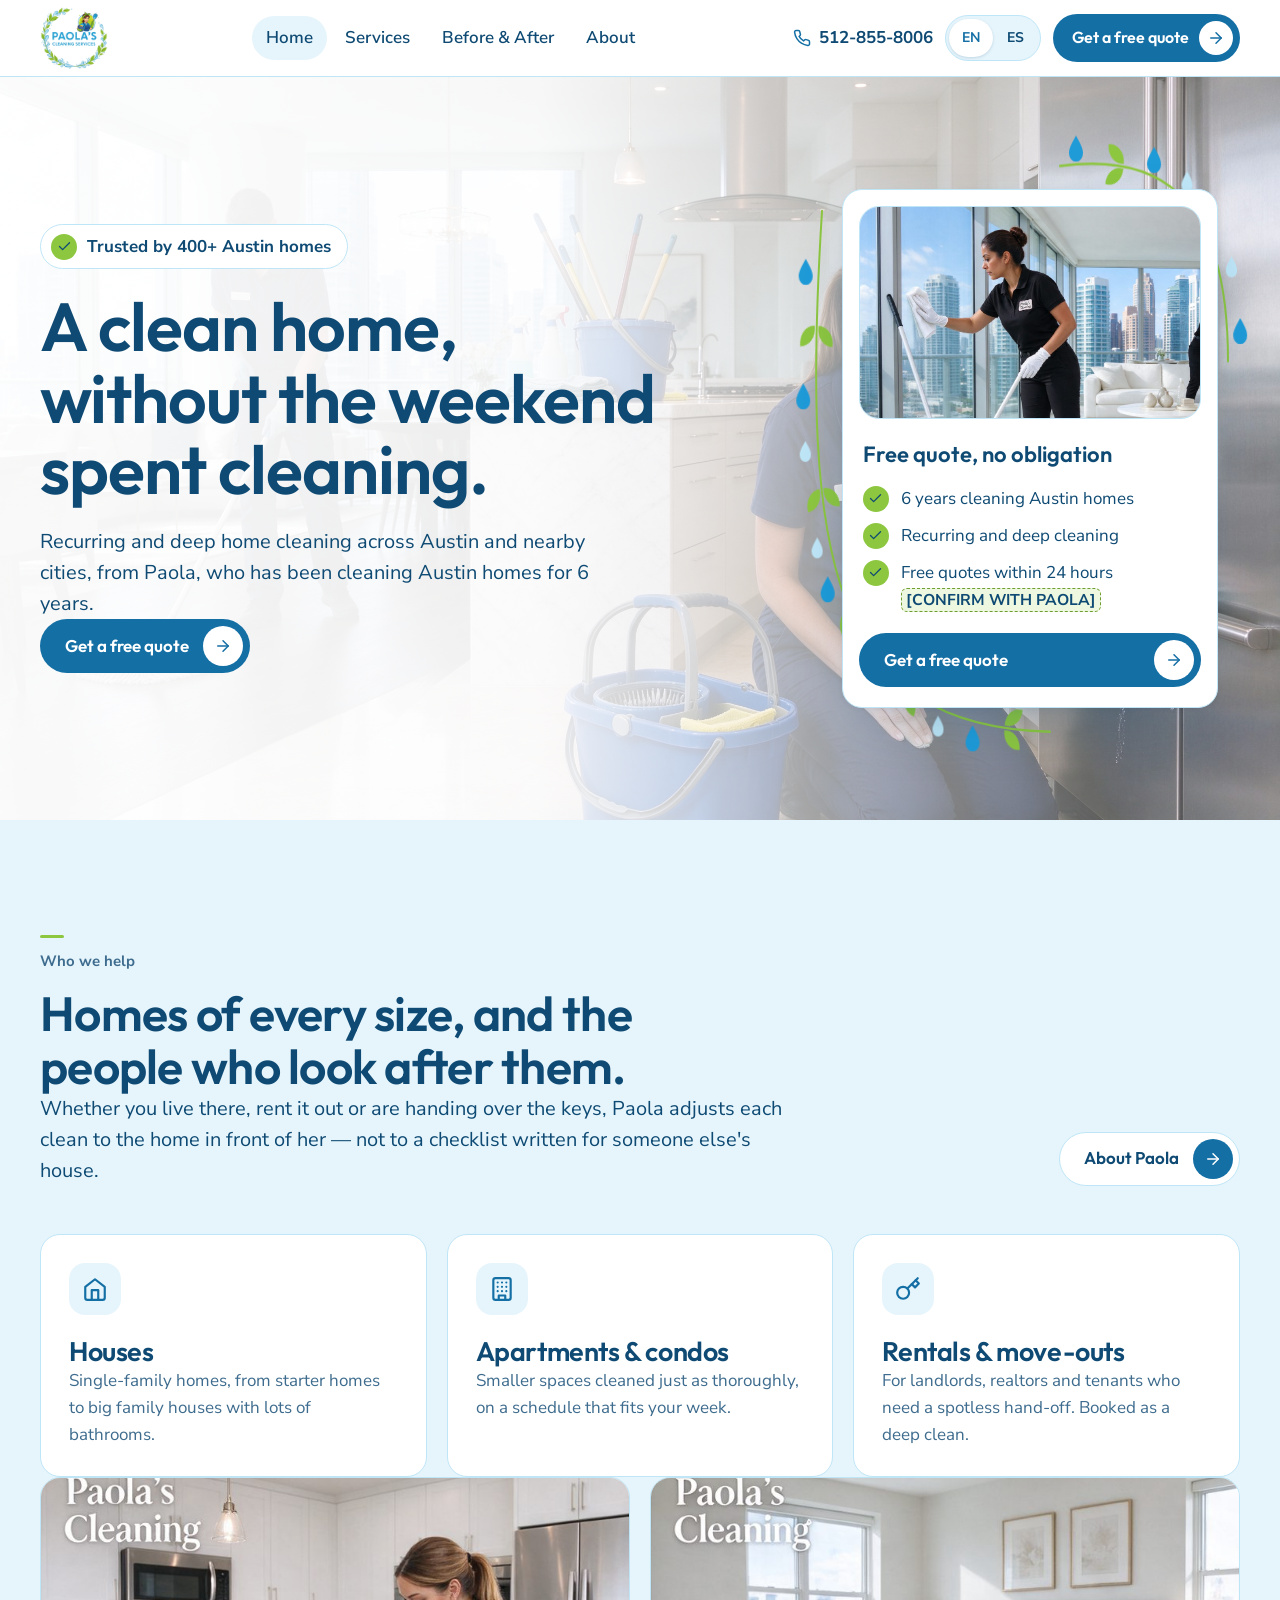
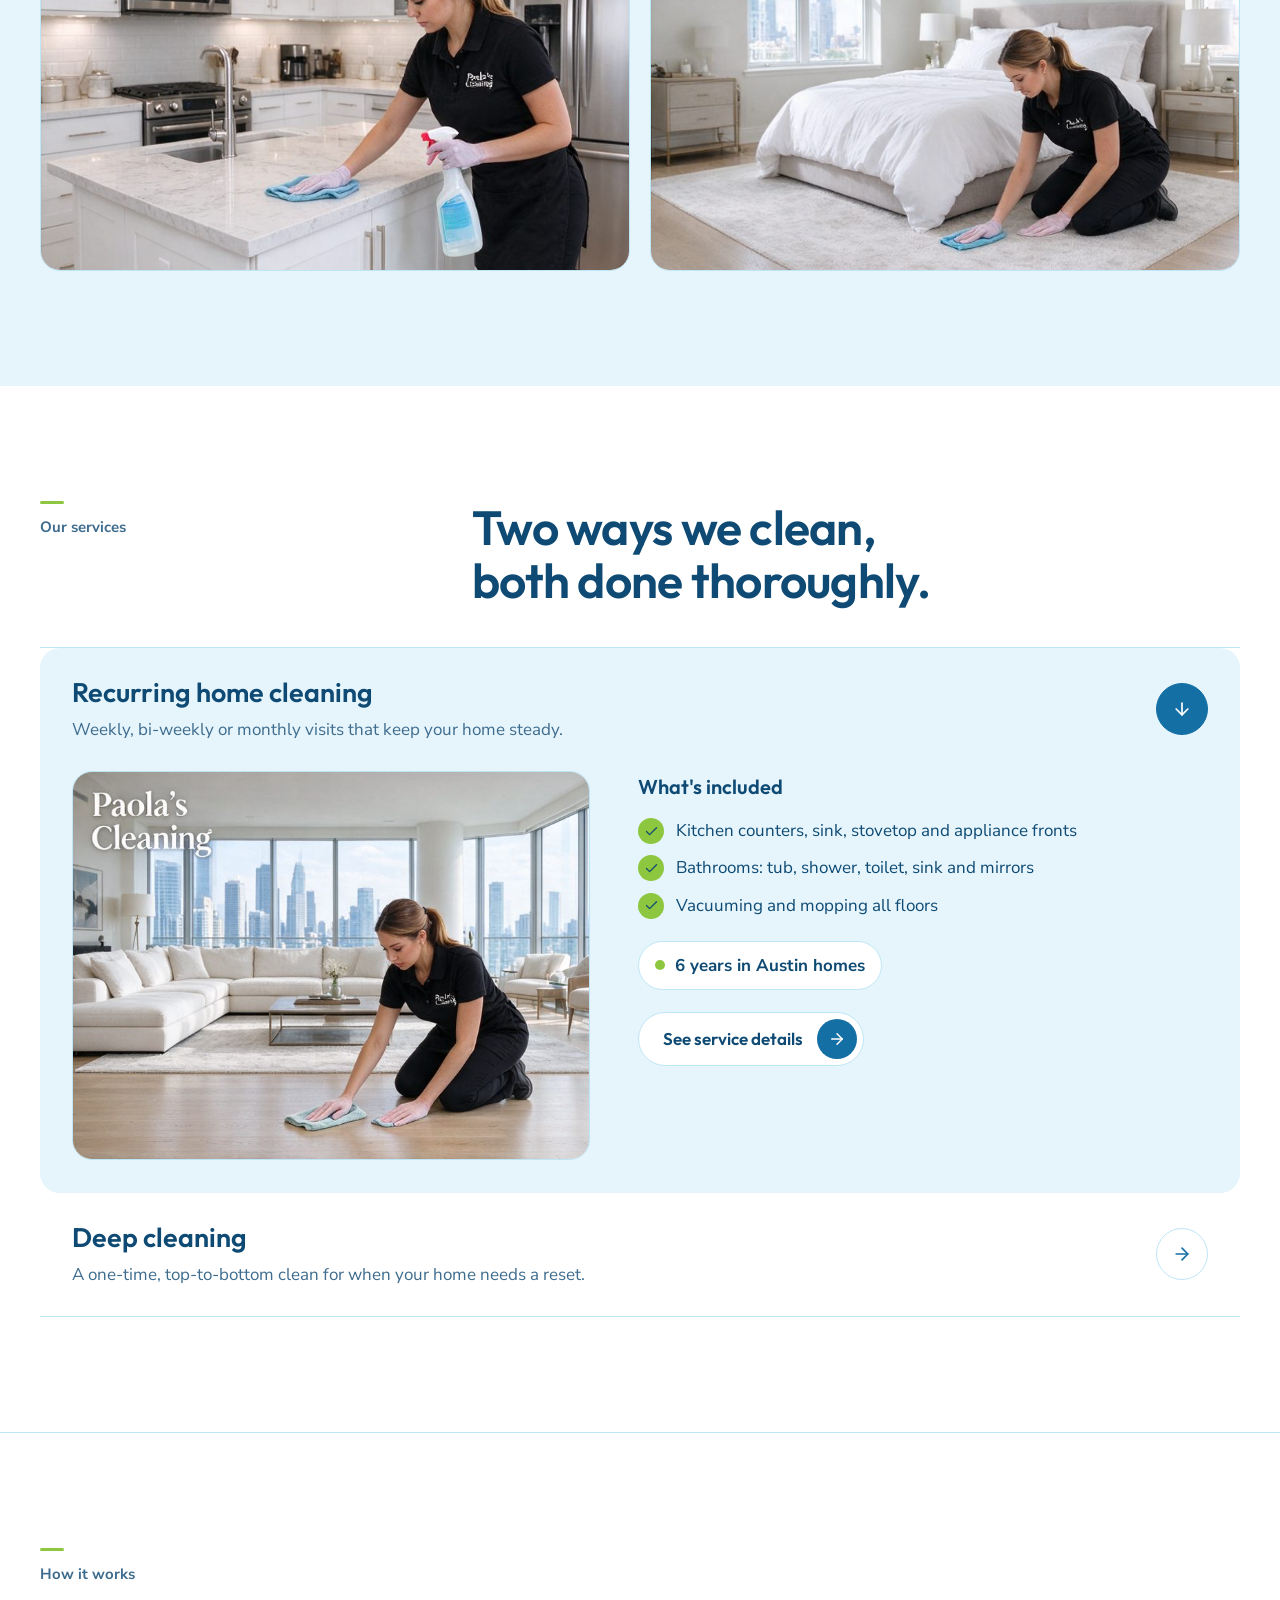
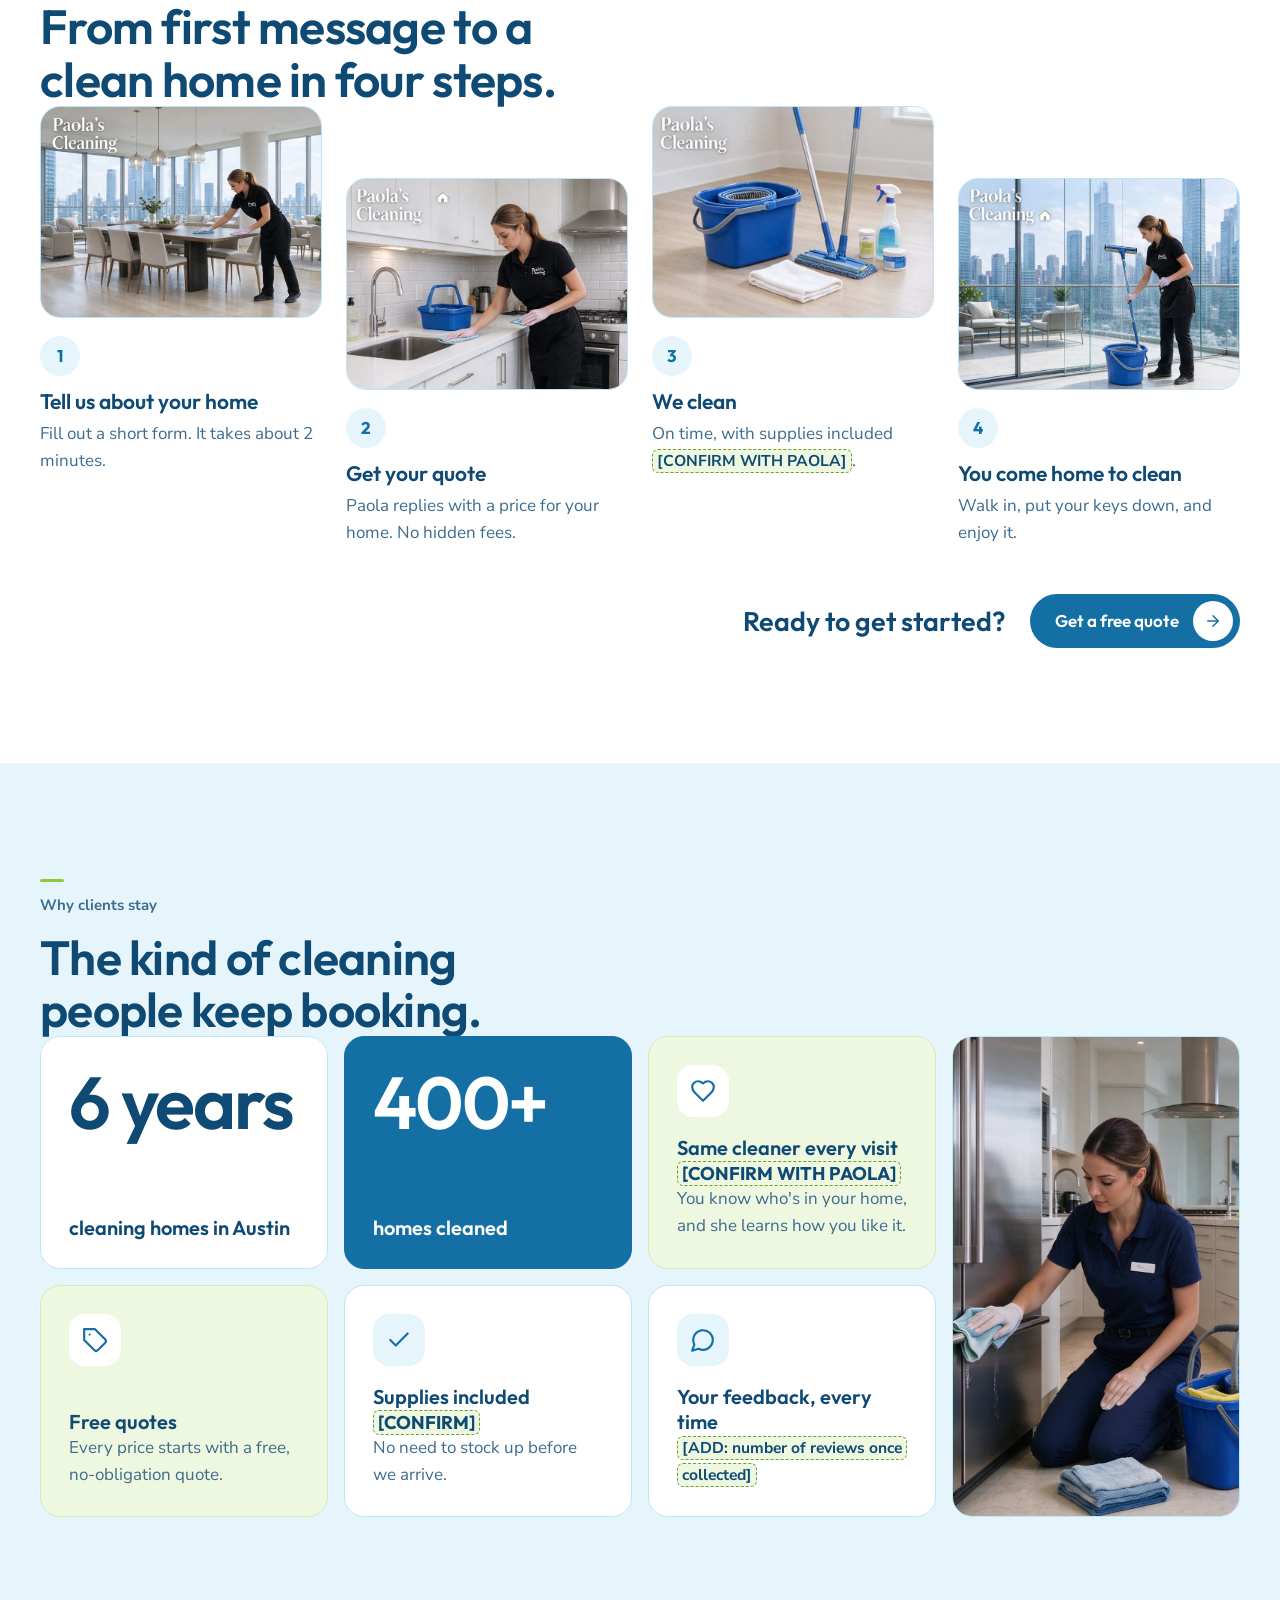
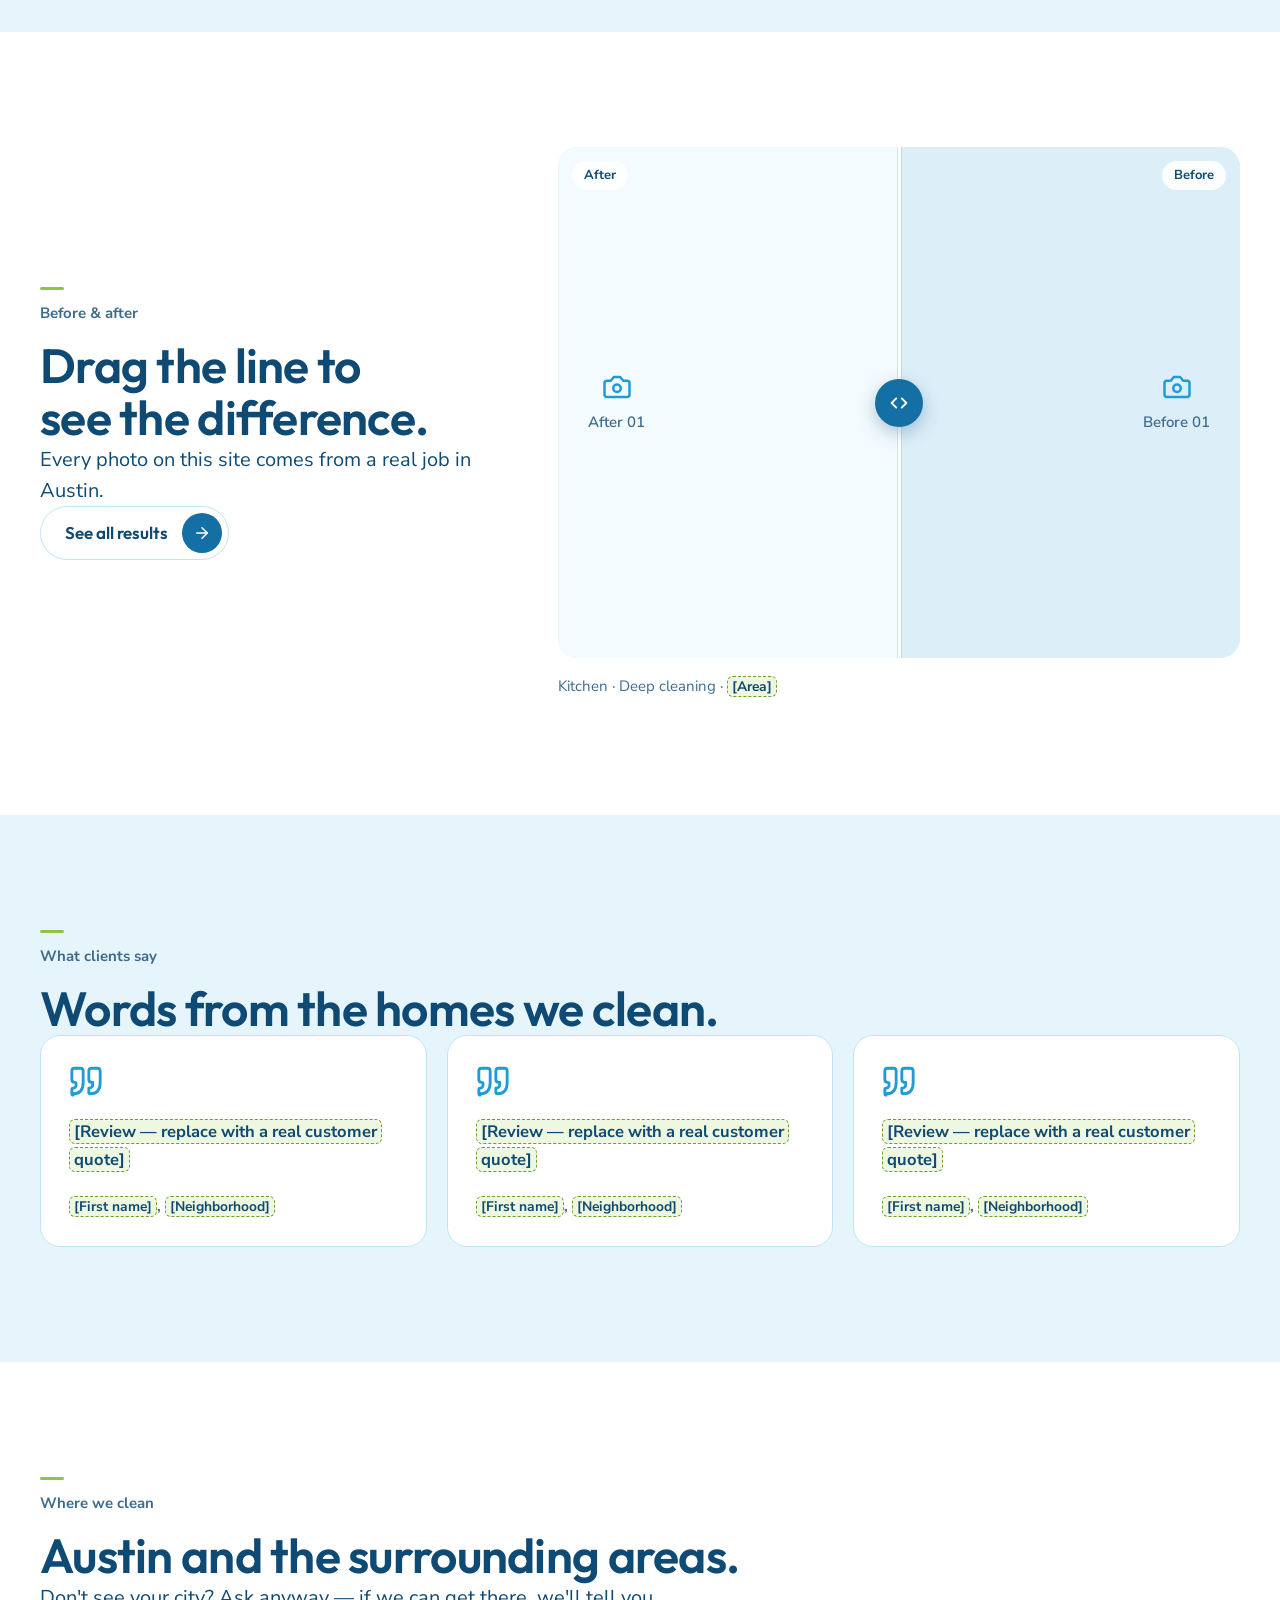
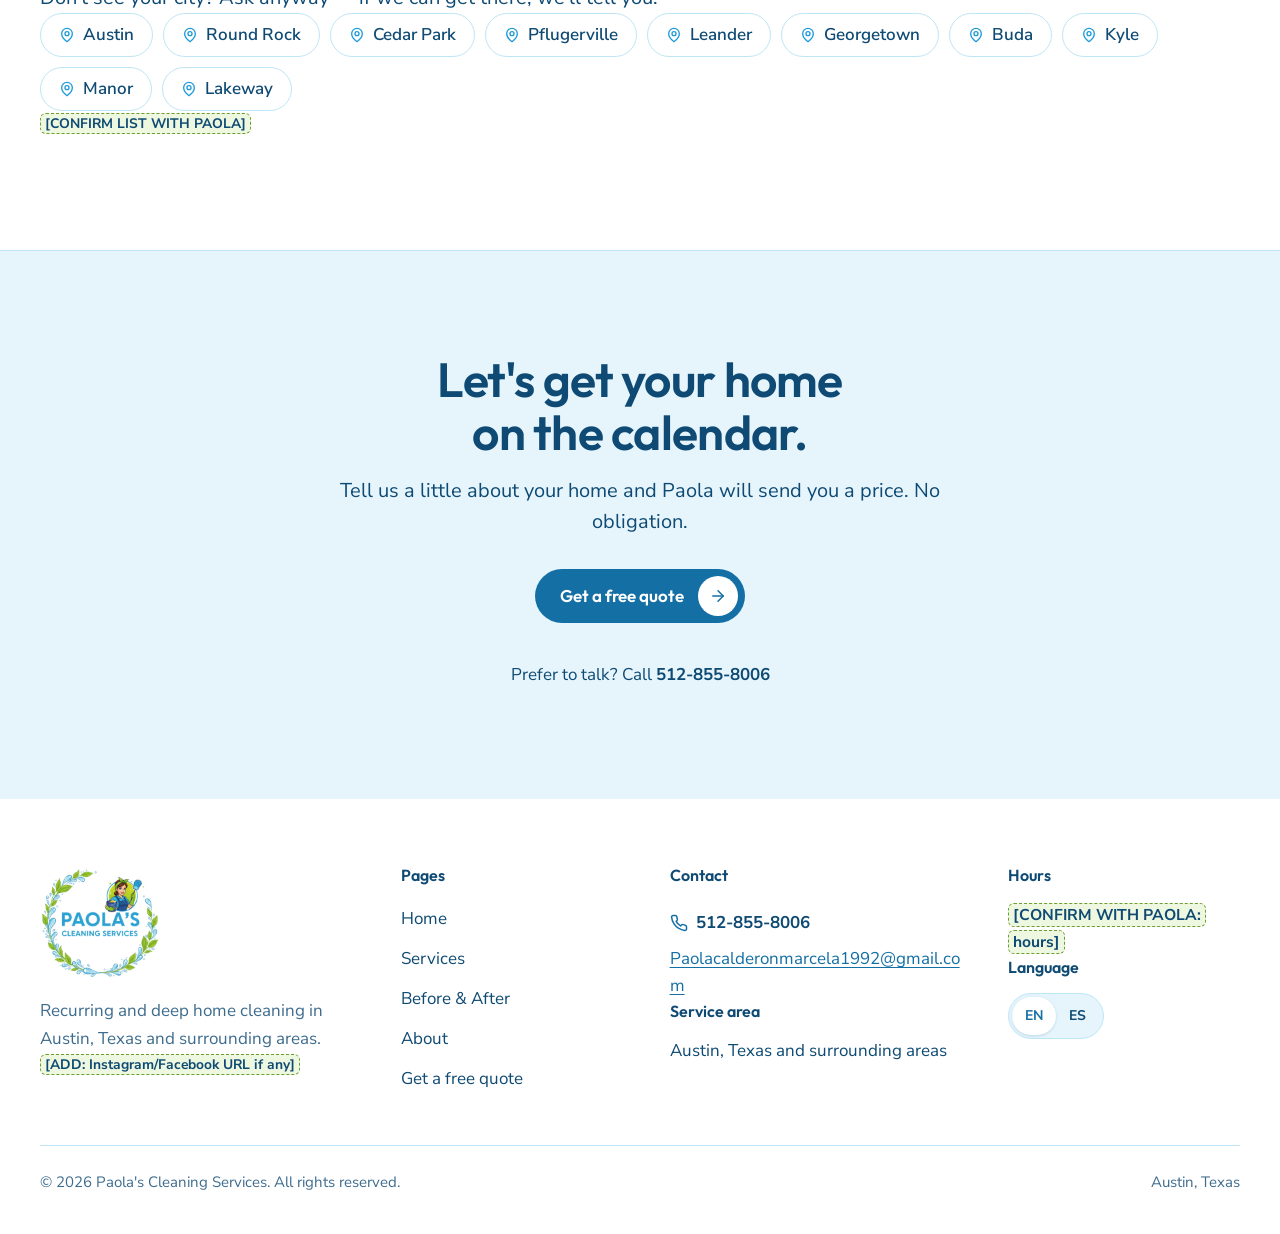
==== commit 70a9b2ce: "Use the official Paola's Cleaning Services logo Replace the placeholder logo with the real wreath lo" ====
--- a/index.html
+++ b/index.html
@@ -123,8 +123,8 @@
 <header class="site-header">
   <div class="wrap nav">
     <a class="brand" href="index.html" aria-label="Paola&#x27;s Cleaning Services, home" data-i18n-aria-label="nav.logo">
-      <!-- Logo: replace images/logo.png with the real wreath logo (square PNG, transparent background) -->
-      <img src="images/logo.png" alt="" width="60" height="60">
+      <!-- Logo: images/logo.png (official Paola's Cleaning Services wreath logo, transparent PNG) -->
+      <img src="images/logo.png" alt="" width="68" height="68">
       <span class="brand-name" aria-hidden="true">Paola&#x27;s Cleaning Services</span>
     </a>
     <nav aria-label="Main" data-i18n-aria-label="nav.primary" class="nav-desktop"><ul class="nav-links" role="list"><li><a href="index.html" aria-current="page" data-i18n="nav.home">Home</a></li><li><a href="services.html" data-i18n="nav.services">Services</a></li><li><a href="before-after.html" data-i18n="nav.ba">Before &amp; After</a></li><li><a href="about.html" data-i18n="nav.about">About</a></li></ul></nav>
--- a/css/styles.css
+++ b/css/styles.css
@@ -131,7 +131,7 @@
 .site-header { position: sticky; top: 0; z-index: 50; background: var(--white); border-bottom: 1px solid var(--blue-200); }
 .nav { display: flex; align-items: center; justify-content: space-between; gap: 16px; min-height: var(--header-h); }
 .brand { display: flex; align-items: center; gap: 12px; text-decoration: none; color: var(--blue-800) !important; min-height: 44px; }
-.brand img { width: 60px; height: 60px; object-fit: contain; }
+.brand img { width: 68px; height: 68px; object-fit: contain; }
 .brand-name { font-family: var(--font-display); font-weight: 600; font-size: 1.125rem; line-height: 1.1; max-width: 10ch; }
 .nav-links { display: none; gap: 4px; list-style: none; margin: 0; padding: 0; }
 .nav-links a {
@@ -352,7 +352,7 @@
 .site-footer ul { list-style: none; padding: 0; display: grid; gap: 4px; }
 .site-footer ul a { color: var(--blue-800); text-decoration: none; display: inline-flex; min-height: 36px; align-items: center; }
 .site-footer ul a:hover { color: var(--blue-700); text-decoration: underline; }
-.footer-logo { width: 88px; height: 88px; object-fit: contain; margin-bottom: 14px; }
+.footer-logo { width: 120px; height: 120px; object-fit: contain; margin-bottom: 14px; }
 .footer-bottom { margin-top: 48px; padding-top: 24px; border-top: 1px solid var(--blue-200); display: flex; flex-wrap: wrap; gap: 16px; justify-content: space-between; align-items: center; }
 .break-all { overflow-wrap: anywhere; }
 
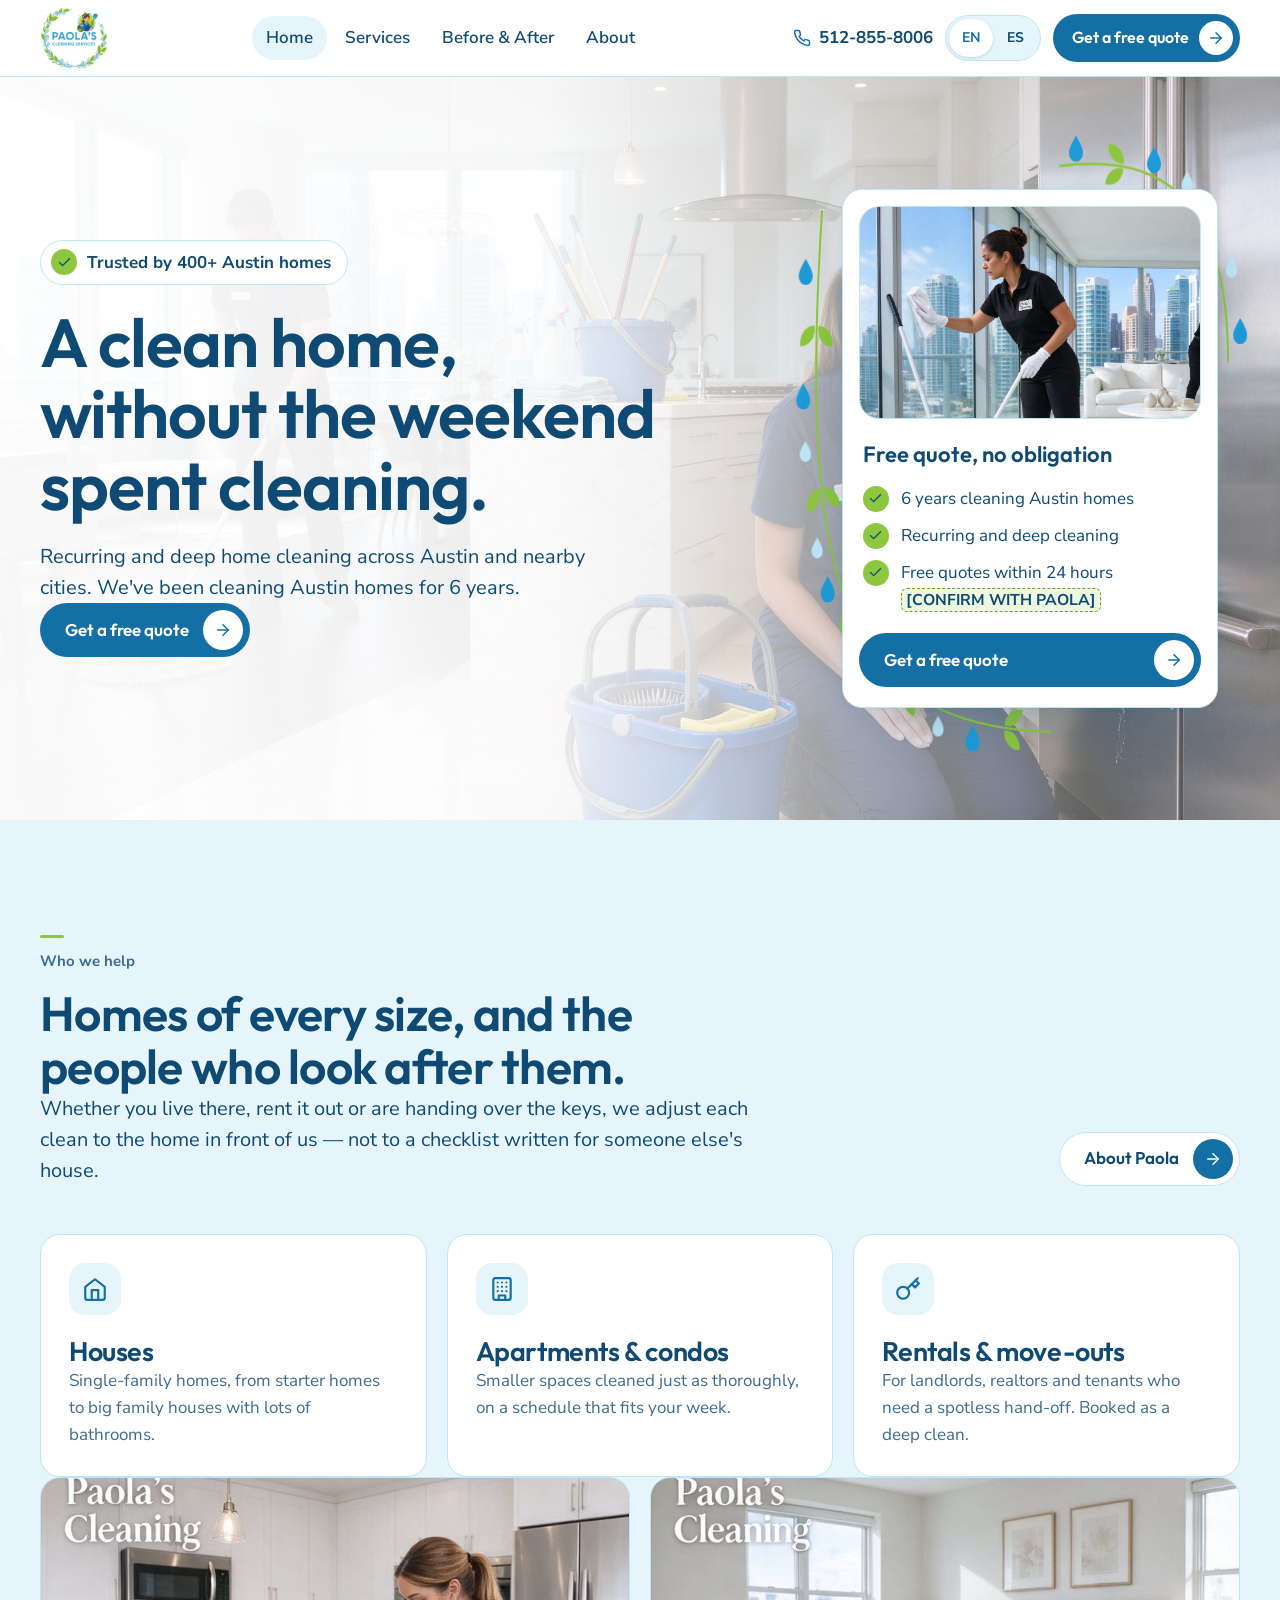
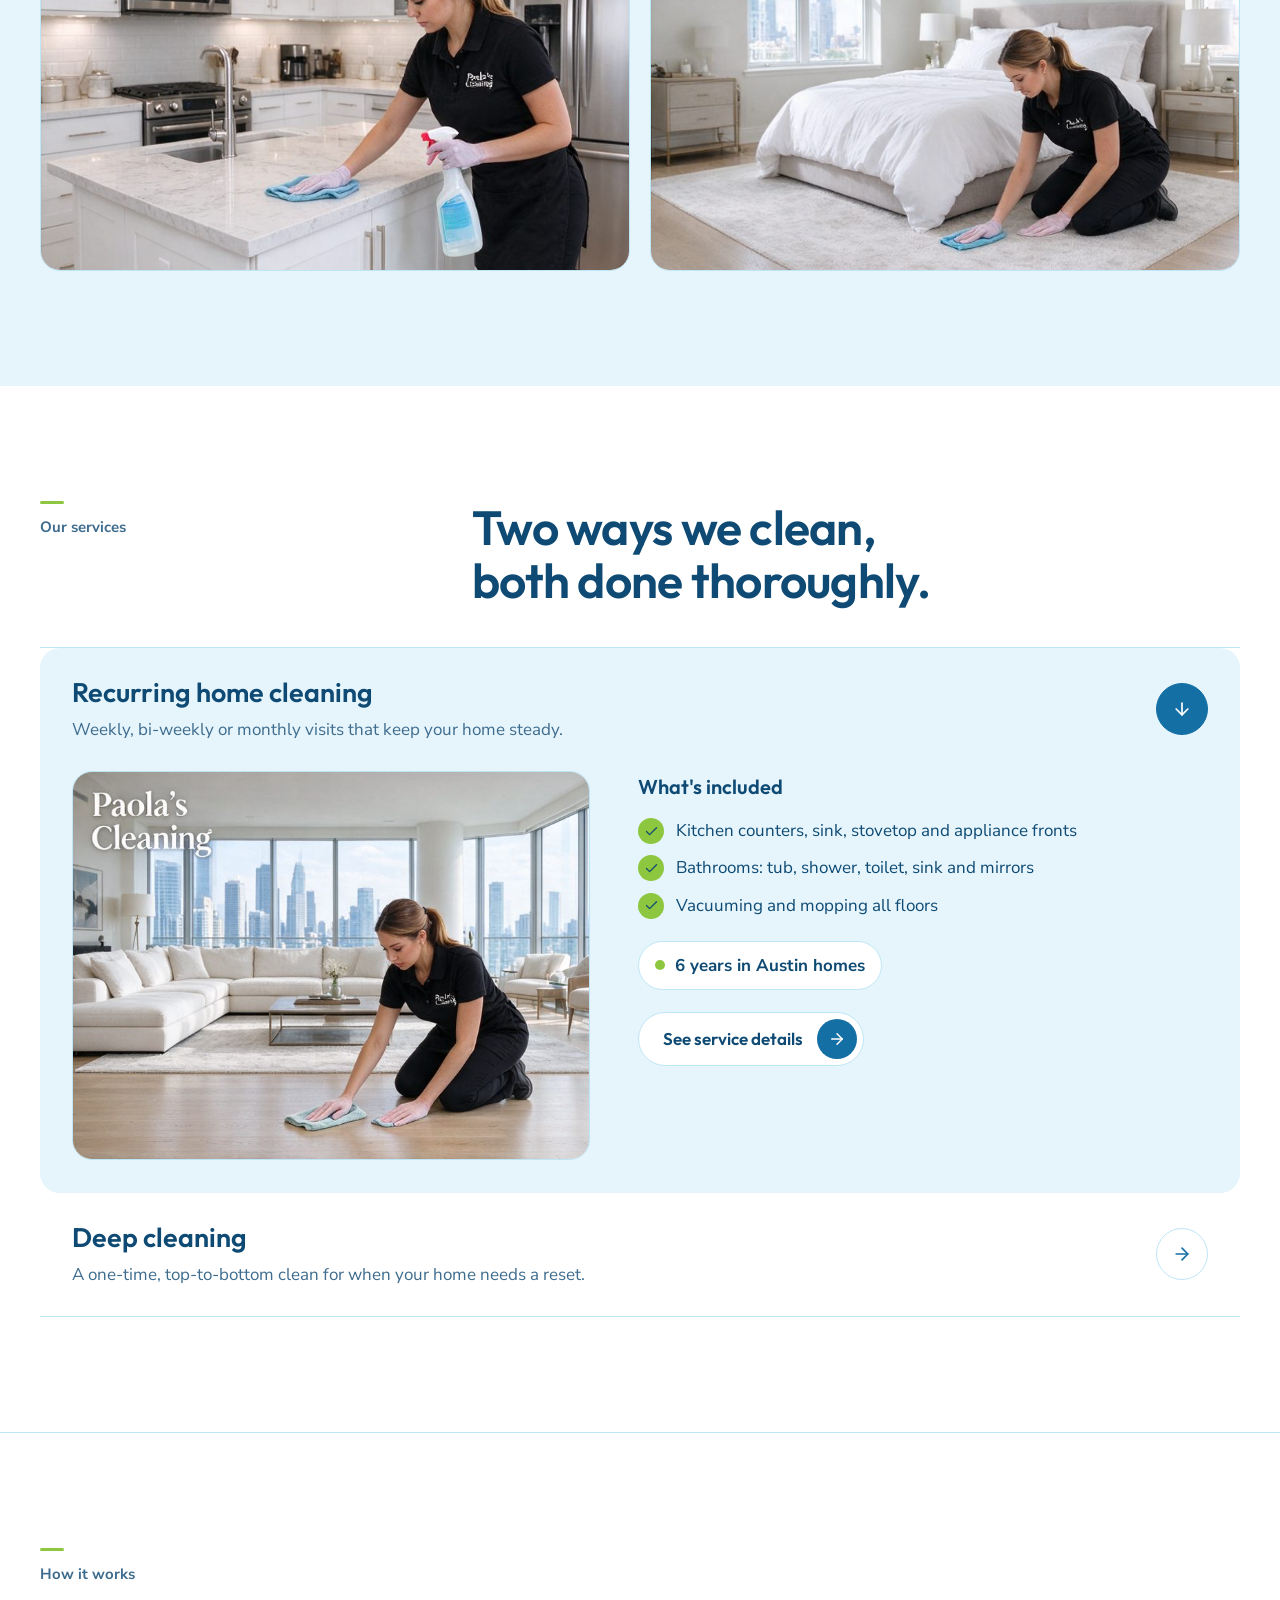
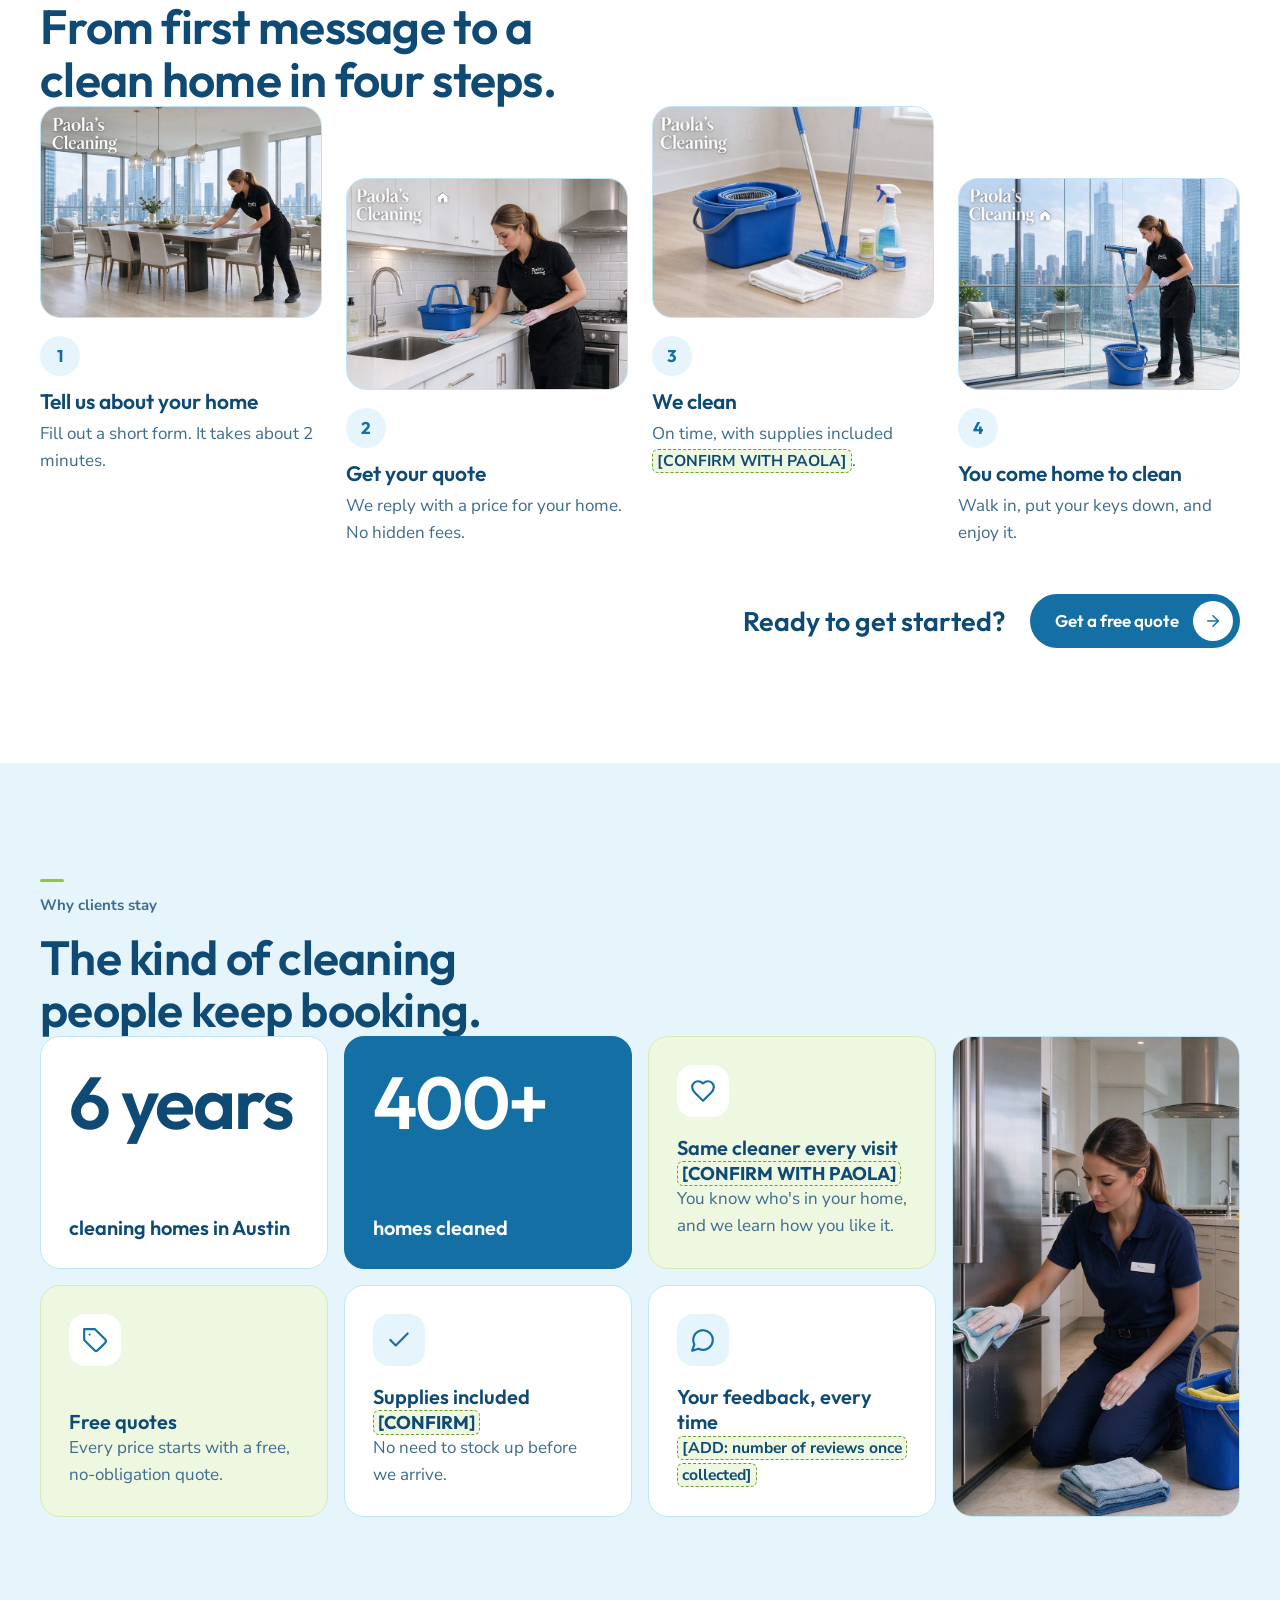
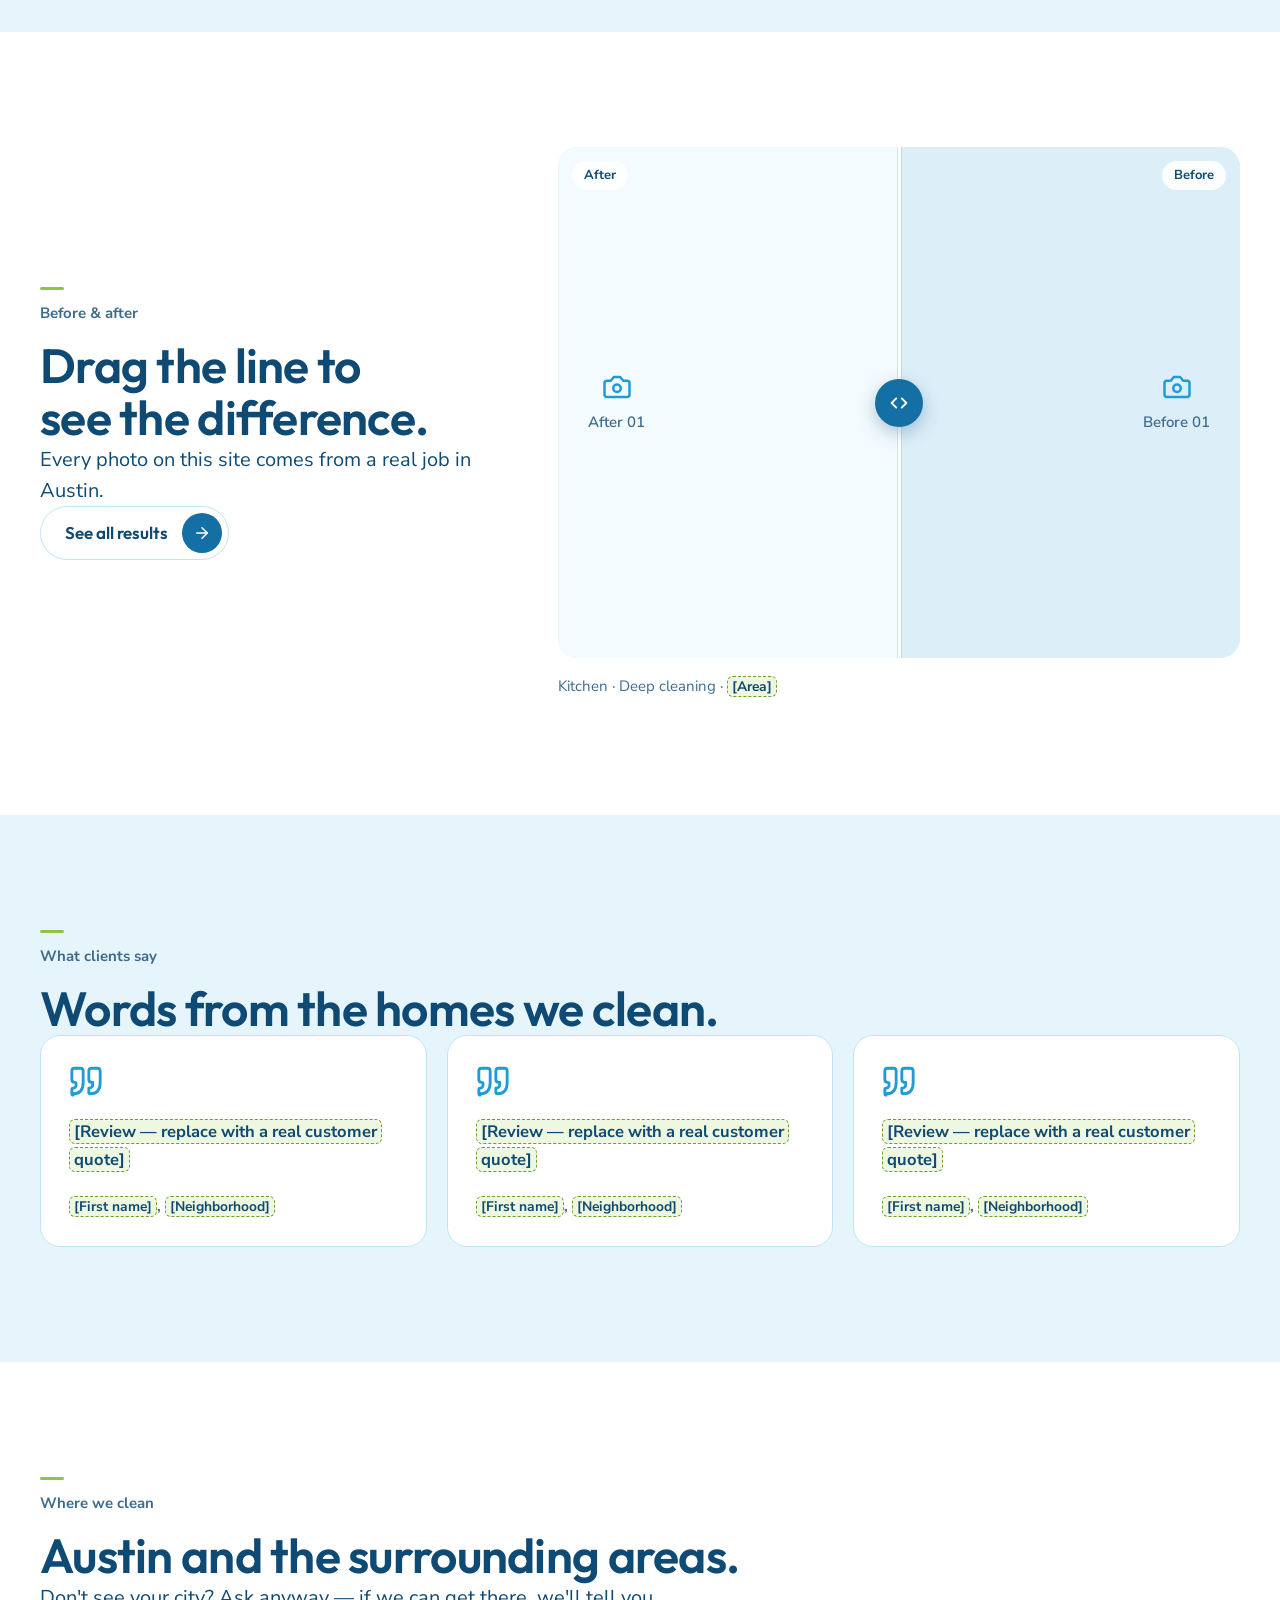
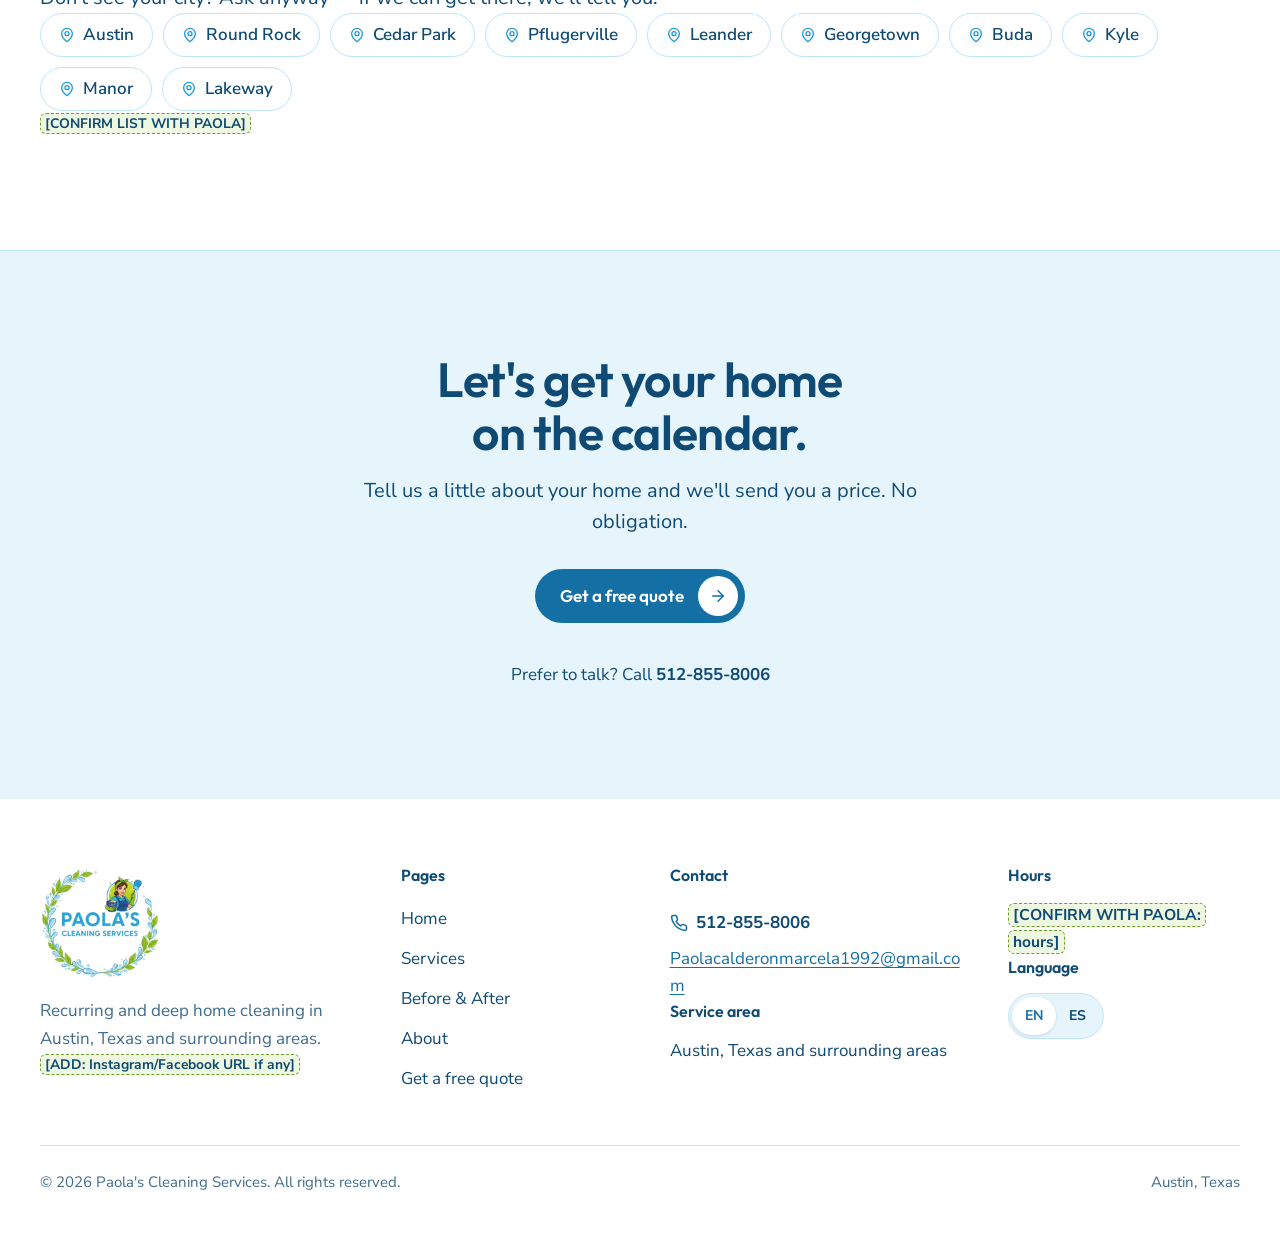
==== commit 727d1e15: "Write site copy in first person plural Replace third-person "Paola will..." phrasing with "we" acros" ====
--- a/index.html
+++ b/index.html
@@ -153,7 +153,7 @@
     <div class="reveal">
       <p class="trust"><span class="dot"><svg viewBox="0 0 24 24" fill="none" stroke="currentColor" stroke-width="2" stroke-linecap="round" stroke-linejoin="round" aria-hidden="true" focusable="false"><path d="M20 6 9 17l-5-5"/></svg></span><span data-i18n="home.hero.trust">Trusted by 400+ Austin homes</span></p>
       <h1 id="hero-h" class="display" data-i18n="home.hero.h1">A clean home, without the weekend spent cleaning.</h1>
-      <p class="lead" data-i18n="home.hero.sub">Recurring and deep home cleaning across Austin and nearby cities, from Paola, who has been cleaning Austin homes for 6 years.</p>
+      <p class="lead" data-i18n="home.hero.sub">Recurring and deep home cleaning across Austin and nearby cities. We've been cleaning Austin homes for 6 years.</p>
       <div class="mt-8 flex flex-wrap items-center gap-4"><a class="btn" href="quote.html"><span data-i18n="cta.quote">Get a free quote</span><span class="badge"><svg viewBox="0 0 24 24" fill="none" stroke="currentColor" stroke-width="2" stroke-linecap="round" stroke-linejoin="round" aria-hidden="true" focusable="false"><path d="M5 12h14"/><path d="m12 5 7 7-7 7"/></svg></span></a></div>
     </div>
     <div class="hero-card-wrap">
@@ -174,7 +174,7 @@
       <div>
         <p class="label " data-i18n="home.who.label">Who we help</p>
         <h2 id="who-h" class="h2 measure" style="max-width:22ch" data-i18n="home.who.h">Homes of every size, and the people who look after them.</h2>
-        <p class="lead mt-5 measure" data-i18n="home.who.p">Whether you live there, rent it out or are handing over the keys, Paola adjusts each clean to the home in front of her — not to a checklist written for someone else's house.</p>
+        <p class="lead mt-5 measure" data-i18n="home.who.p">Whether you live there, rent it out or are handing over the keys, we adjust each clean to the home in front of us — not to a checklist written for someone else's house.</p>
       </div>
       <div><a class="btn btn-ghost" href="about.html"><span data-i18n="home.who.btn">About Paola</span><span class="badge"><svg viewBox="0 0 24 24" fill="none" stroke="currentColor" stroke-width="2" stroke-linecap="round" stroke-linejoin="round" aria-hidden="true" focusable="false"><path d="M5 12h14"/><path d="m12 5 7 7-7 7"/></svg></span></a></div>
     </div>
@@ -256,7 +256,7 @@
       <figure class="ph "><div class="ph-label" aria-hidden="true"><svg viewBox="0 0 24 24" fill="none" stroke="currentColor" stroke-width="2" stroke-linecap="round" stroke-linejoin="round" aria-hidden="true" focusable="false"><path d="M14.5 4h-5L7 7H4a2 2 0 0 0-2 2v9a2 2 0 0 0 2 2h16a2 2 0 0 0 2-2V9a2 2 0 0 0-2-2h-3l-2.5-3z"/><circle cx="12" cy="13" r="3"/></svg><span><span data-i18n="shot.prefix">Photo</span>: <span data-i18n="shot.how2">Paola replying to a message</span></span></div><img src="images/placeholders/how-2.jpg" alt="A cleaner wiping a kitchen counter with supplies nearby" data-i18n-alt="alt.how2" width="800" height="600" loading="lazy" decoding="async" onerror="this.hidden=true"></figure>
       <span class="step-num" aria-hidden="true">2</span>
       <h3 data-i18n="how.2.t">Get your quote</h3>
-      <p class="muted" data-i18n="how.2.d">Paola replies with a price for your home. No hidden fees.</p>
+      <p class="muted" data-i18n="how.2.d">We reply with a price for your home. No hidden fees.</p>
     </li><li class="step">
       <figure class="ph "><div class="ph-label" aria-hidden="true"><svg viewBox="0 0 24 24" fill="none" stroke="currentColor" stroke-width="2" stroke-linecap="round" stroke-linejoin="round" aria-hidden="true" focusable="false"><path d="M14.5 4h-5L7 7H4a2 2 0 0 0-2 2v9a2 2 0 0 0 2 2h16a2 2 0 0 0 2-2V9a2 2 0 0 0-2-2h-3l-2.5-3z"/><circle cx="12" cy="13" r="3"/></svg><span><span data-i18n="shot.prefix">Photo</span>: <span data-i18n="shot.how3">Supplies at the front door</span></span></div><img src="images/placeholders/how-3.jpg" alt="A mop, bucket and cleaning supplies ready to go" data-i18n-alt="alt.how3" width="800" height="600" loading="lazy" decoding="async" onerror="this.hidden=true"></figure>
       <span class="step-num" aria-hidden="true">3</span>
@@ -279,7 +279,7 @@
     <div class="bento">
       <div class="tile t-years"><p class="big" data-i18n="why.years.n">6 years</p><p class="t" data-i18n="why.years.d">cleaning homes in Austin</p></div>
       <div class="tile tile-blue t-homes"><p class="big" data-i18n="why.homes.n">400+</p><p class="t" data-i18n="why.homes.d">homes cleaned</p></div>
-      <div class="tile tile-green t-same"><span class="icon-tile" style="background:#fff;margin:0"><svg viewBox="0 0 24 24" fill="none" stroke="currentColor" stroke-width="2" stroke-linecap="round" stroke-linejoin="round" aria-hidden="true" focusable="false"><path d="M19 14c1.49-1.46 3-3.21 3-5.5A5.5 5.5 0 0 0 16.5 3c-1.76 0-3 .5-4.5 2-1.5-1.5-2.74-2-4.5-2A5.5 5.5 0 0 0 2 8.5c0 2.3 1.5 4.05 3 5.5l7 7Z"/></svg></span><div><p class="t" data-i18n="why.same.t">Same cleaner every visit <mark class="confirm">[CONFIRM WITH PAOLA]</mark></p><p class="muted mt-2" data-i18n="why.same.d">You know who's in your home, and she learns how you like it.</p></div></div>
+      <div class="tile tile-green t-same"><span class="icon-tile" style="background:#fff;margin:0"><svg viewBox="0 0 24 24" fill="none" stroke="currentColor" stroke-width="2" stroke-linecap="round" stroke-linejoin="round" aria-hidden="true" focusable="false"><path d="M19 14c1.49-1.46 3-3.21 3-5.5A5.5 5.5 0 0 0 16.5 3c-1.76 0-3 .5-4.5 2-1.5-1.5-2.74-2-4.5-2A5.5 5.5 0 0 0 2 8.5c0 2.3 1.5 4.05 3 5.5l7 7Z"/></svg></span><div><p class="t" data-i18n="why.same.t">Same cleaner every visit <mark class="confirm">[CONFIRM WITH PAOLA]</mark></p><p class="muted mt-2" data-i18n="why.same.d">You know who's in your home, and we learn how you like it.</p></div></div>
       <div class="tile tile-photo"><figure class="ph "><div class="ph-label" aria-hidden="true"><svg viewBox="0 0 24 24" fill="none" stroke="currentColor" stroke-width="2" stroke-linecap="round" stroke-linejoin="round" aria-hidden="true" focusable="false"><path d="M14.5 4h-5L7 7H4a2 2 0 0 0-2 2v9a2 2 0 0 0 2 2h16a2 2 0 0 0 2-2V9a2 2 0 0 0-2-2h-3l-2.5-3z"/><circle cx="12" cy="13" r="3"/></svg><span><span data-i18n="shot.prefix">Photo</span>: <span data-i18n="shot.why">Paola wiping down a kitchen</span></span></div><img src="images/placeholders/why-paola-kitchen.jpg" alt="A cleaner wiping down a stainless-steel refrigerator" data-i18n-alt="alt.why" width="800" height="1200" loading="lazy" decoding="async" onerror="this.hidden=true"></figure></div>
       <div class="tile tile-green t-free"><span class="icon-tile" style="background:#fff;margin:0"><svg viewBox="0 0 24 24" fill="none" stroke="currentColor" stroke-width="2" stroke-linecap="round" stroke-linejoin="round" aria-hidden="true" focusable="false"><path d="M12 2H2v10l9.29 9.29a2.42 2.42 0 0 0 3.42 0l6.58-6.58a2.42 2.42 0 0 0 0-3.42Z"/><path d="M7 7h.01"/></svg></span><div><p class="t" data-i18n="why.free.t">Free quotes</p><p class="muted mt-2" data-i18n="why.free.d">Every price starts with a free, no-obligation quote.</p></div></div>
       <div class="tile t-sup"><span class="icon-tile" style="margin:0"><svg viewBox="0 0 24 24" fill="none" stroke="currentColor" stroke-width="2" stroke-linecap="round" stroke-linejoin="round" aria-hidden="true" focusable="false"><path d="M20 6 9 17l-5-5"/></svg></span><div><p class="t" data-i18n="why.sup.t">Supplies included <mark class="confirm">[CONFIRM]</mark></p><p class="muted mt-2" data-i18n="why.sup.d">No need to stock up before we arrive.</p></div></div>
@@ -339,7 +339,7 @@
 <section class="cta-band" aria-labelledby="cta-h">
   <div class="wrap center">
     <h2 id="cta-h" class="h2" data-i18n="band.h">Let's get your home on the calendar.</h2>
-    <p class="lead" data-i18n="band.p">Tell us a little about your home and Paola will send you a price. No obligation.</p>
+    <p class="lead" data-i18n="band.p">Tell us a little about your home and we'll send you a price. No obligation.</p>
     <div class="actions">
       <a class="btn" href="quote.html"><span data-i18n="cta.quote">Get a free quote</span><span class="badge"><svg viewBox="0 0 24 24" fill="none" stroke="currentColor" stroke-width="2" stroke-linecap="round" stroke-linejoin="round" aria-hidden="true" focusable="false"><path d="M5 12h14"/><path d="m12 5 7 7-7 7"/></svg></span></a>
       <p><span data-i18n="band.phone">Prefer to talk? Call</span> <a class="phone-link" href="tel:+15128558006">512-855-8006</a></p>
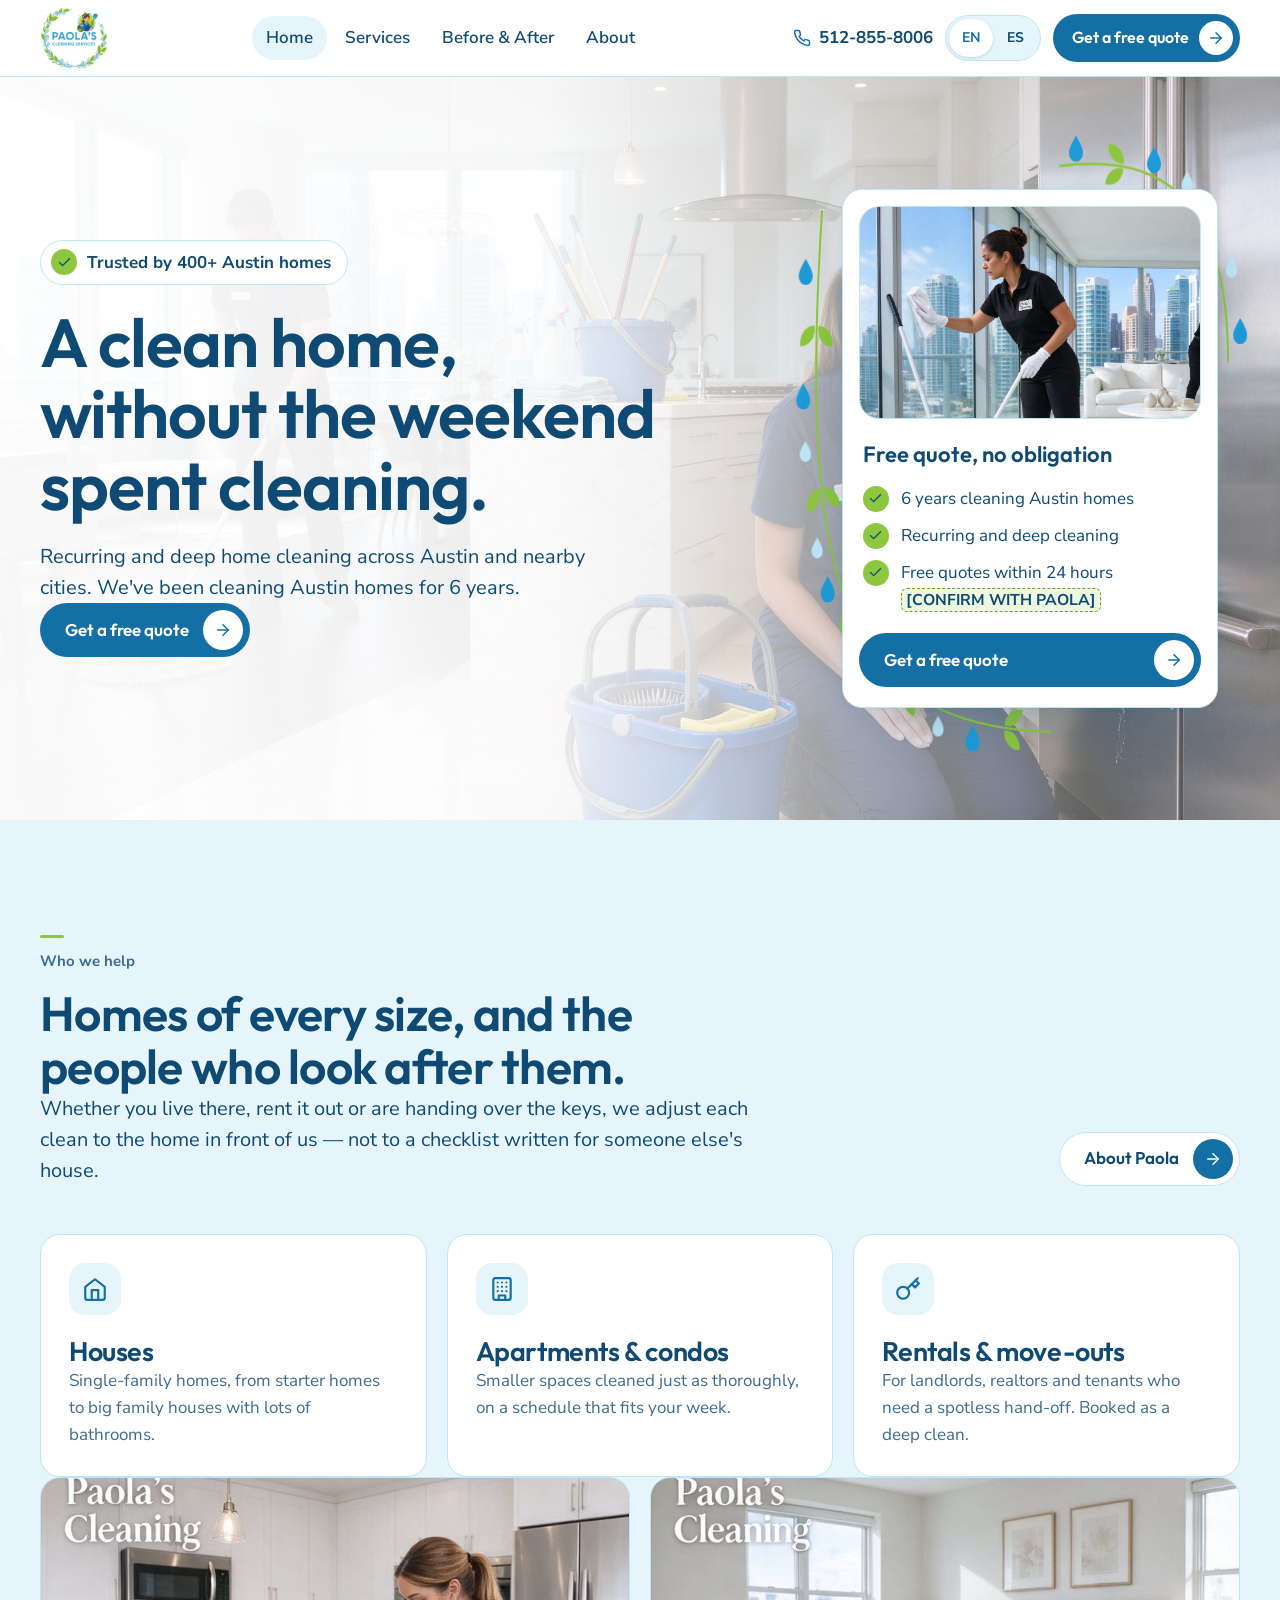
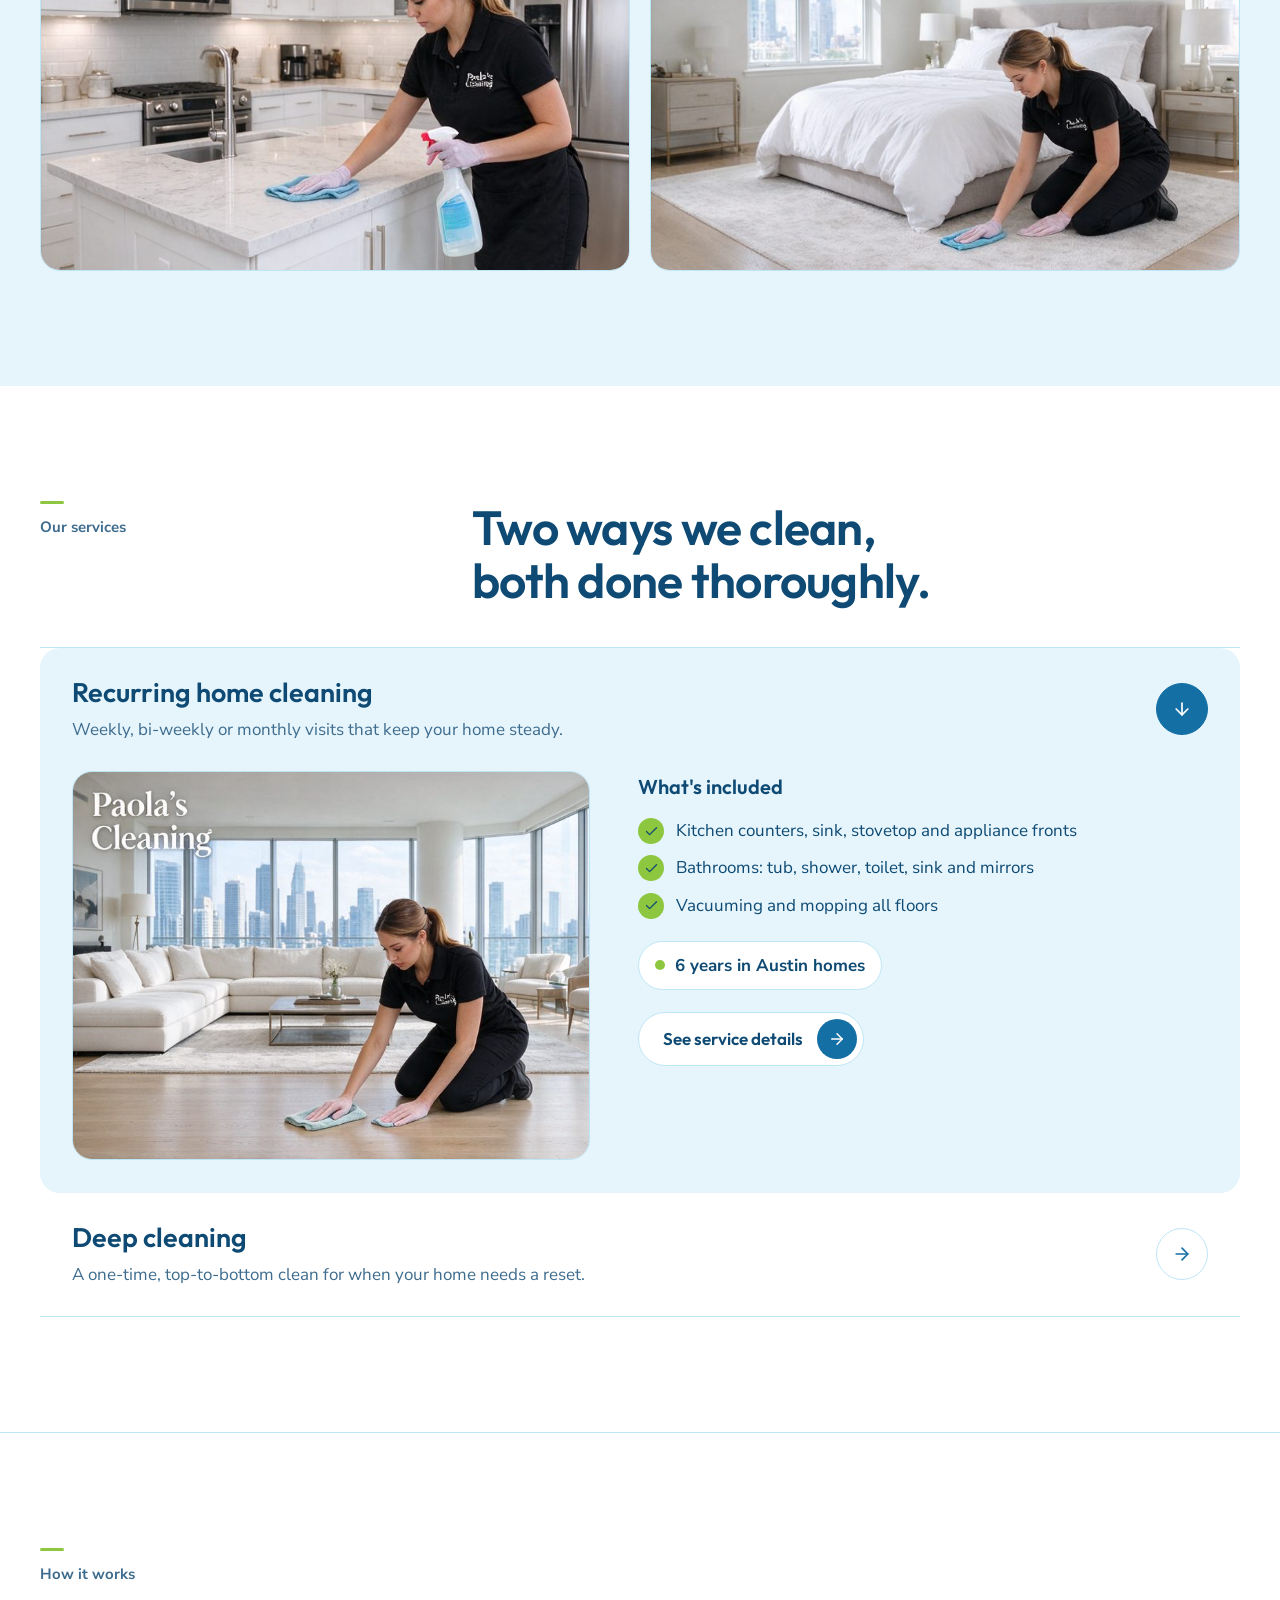
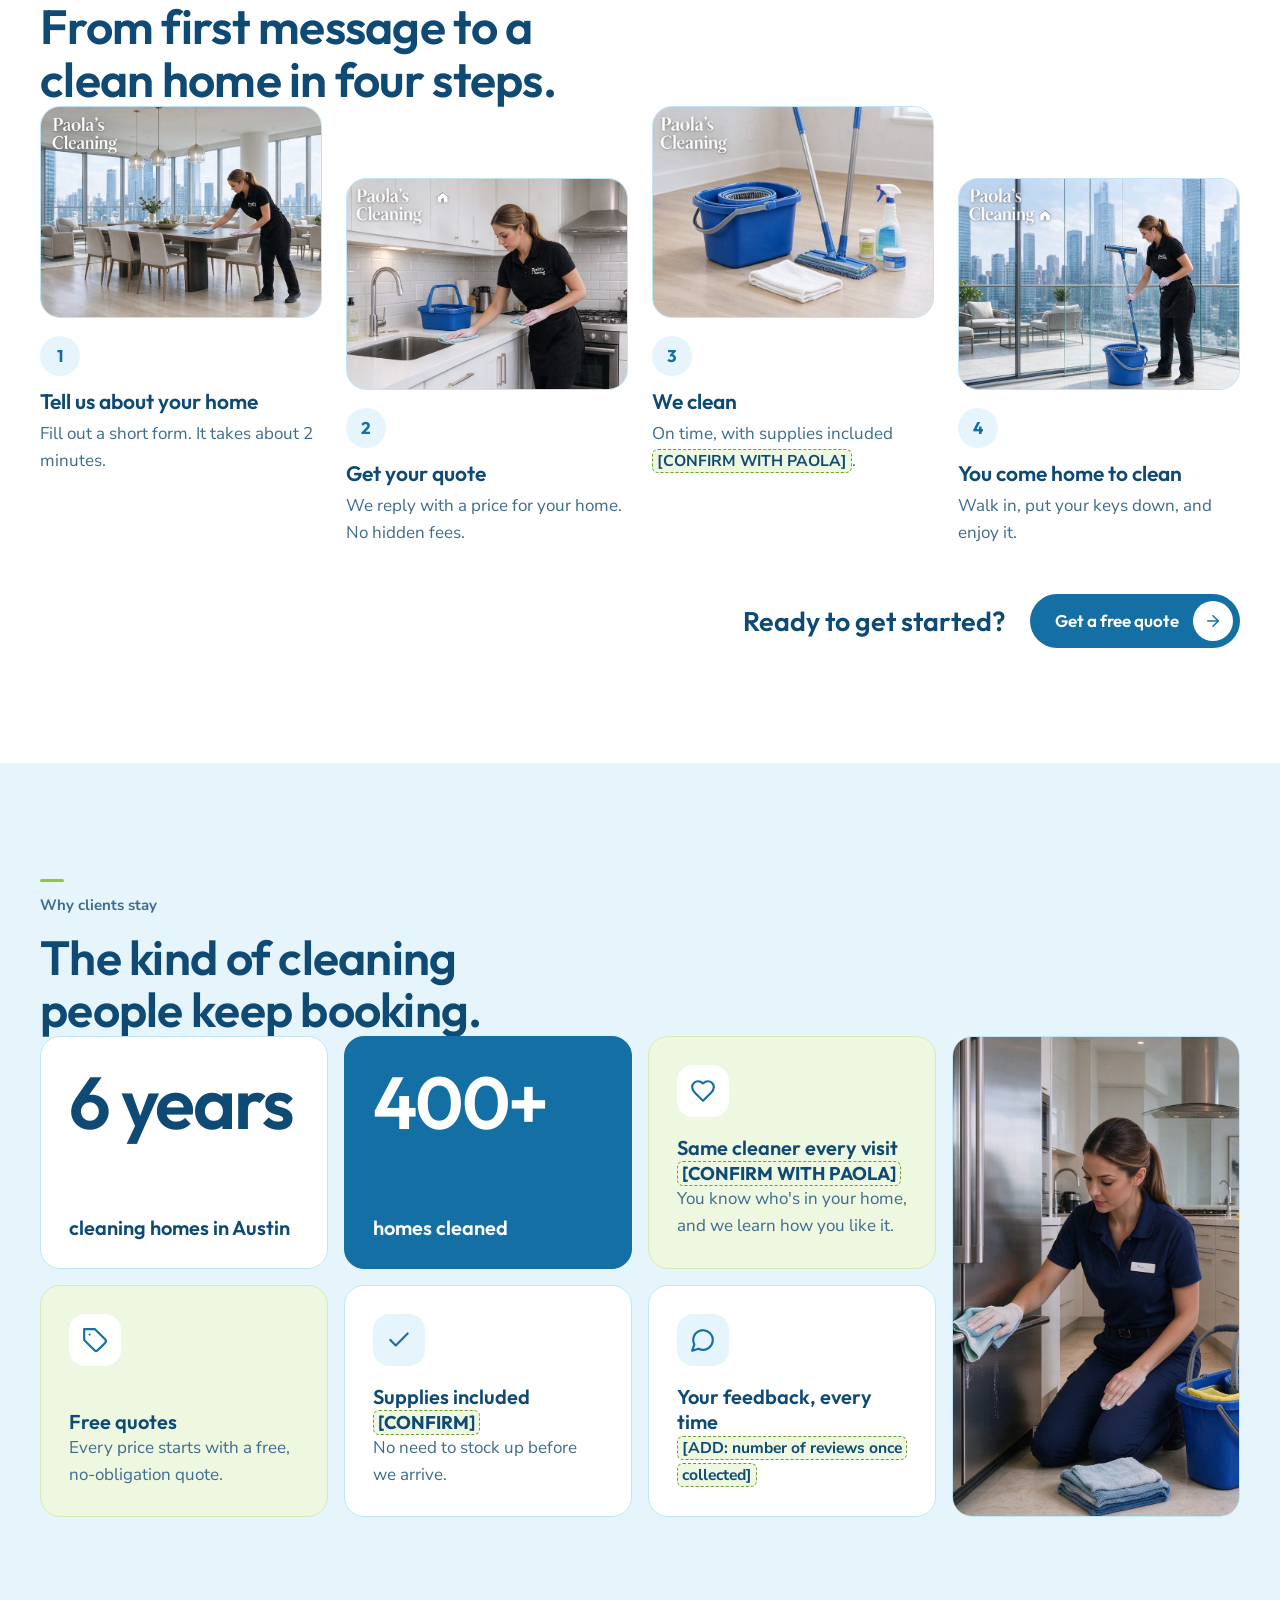
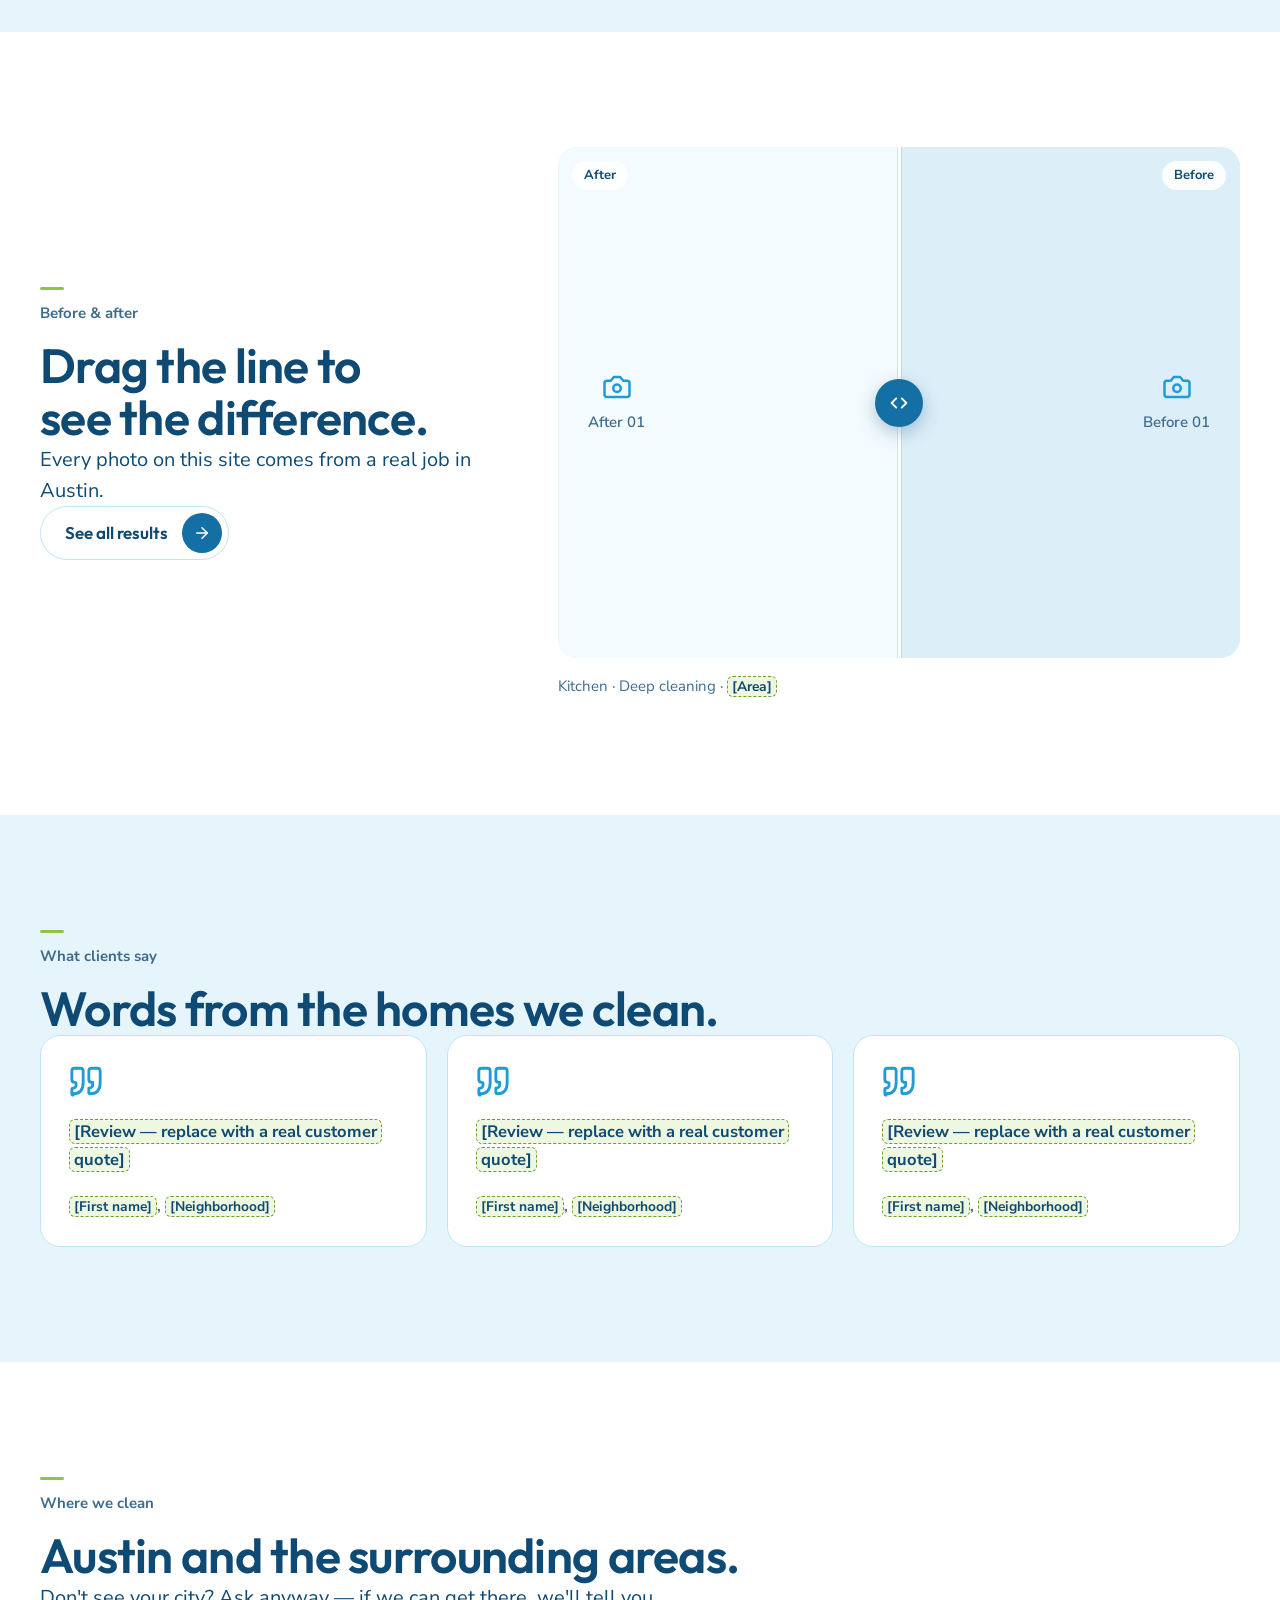
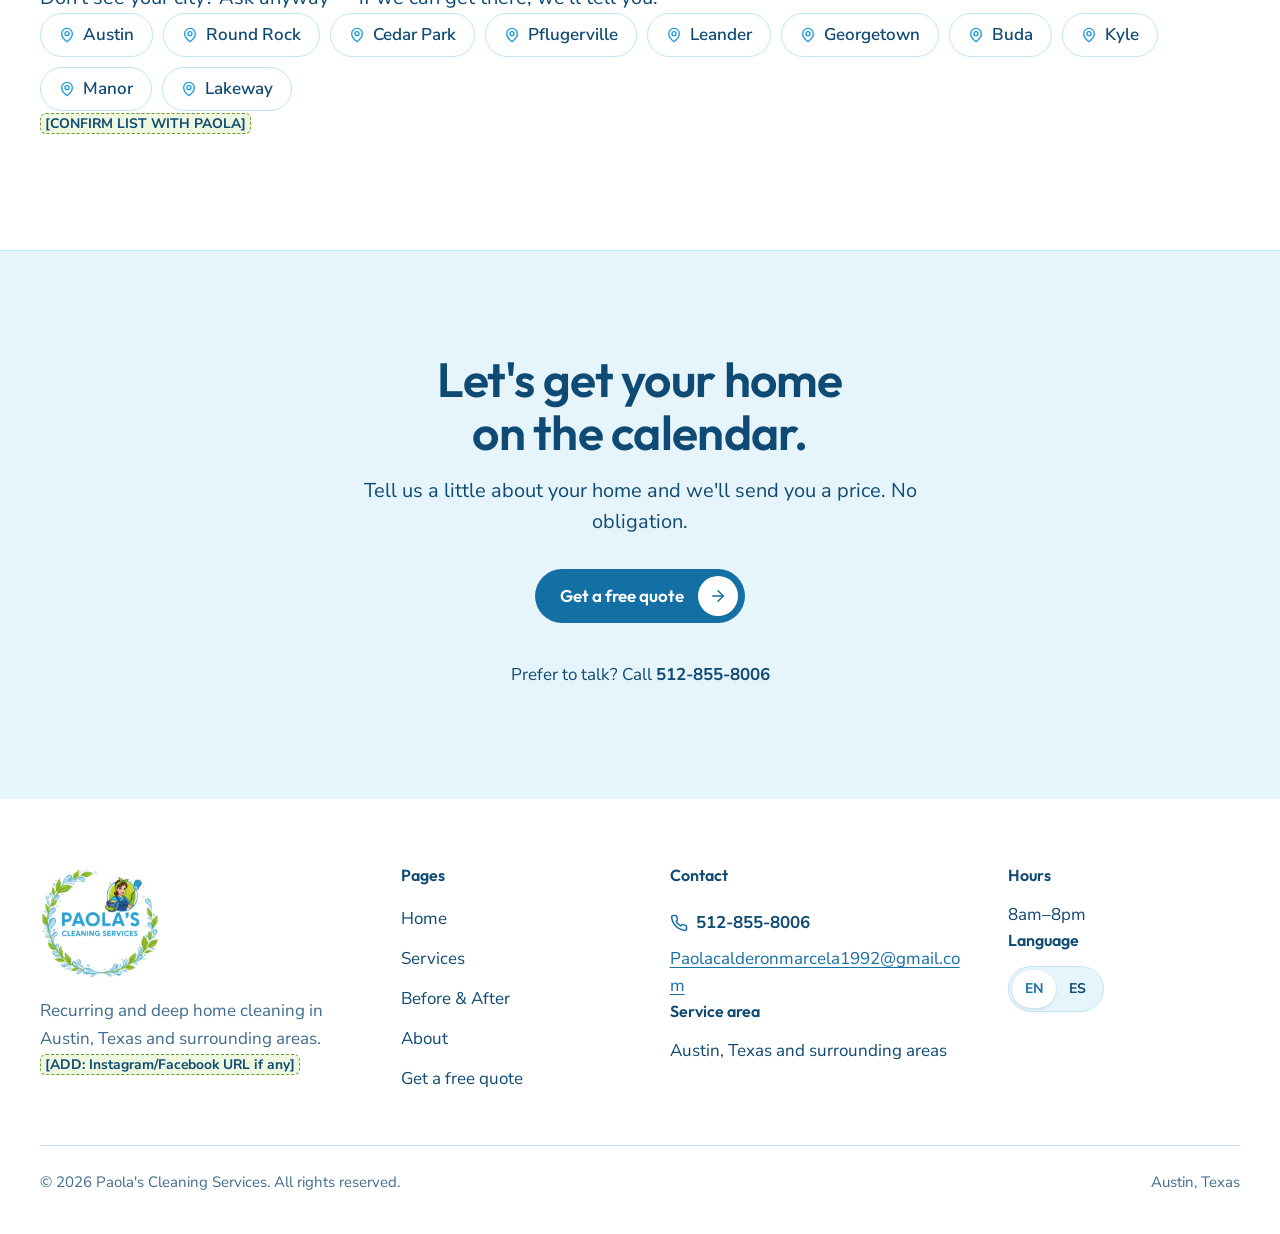
==== commit ad0e4a11: "Add business hours (8am–8pm) to the footer Co-Authored-By: Claude Opus 5.5 <noreply@anthropic.com> C" ====
--- a/index.html
+++ b/index.html
@@ -370,7 +370,7 @@
       </div>
       <div>
         <h2 data-i18n="footer.hours">Hours</h2>
-        <p data-i18n="footer.hours_v"><mark class="confirm">[CONFIRM WITH PAOLA: hours]</mark></p>
+        <p data-i18n="footer.hours_v">8am–8pm</p>
         <h2 class="mt-6" data-i18n="lang.label">Language</h2>
         <div class="lang " role="group" aria-label="Language" data-i18n-aria-label="lang.label"><button type="button" data-lang="en" aria-pressed="true" lang="en">EN</button><button type="button" data-lang="es" aria-pressed="false" lang="es">ES</button></div>
       </div>
